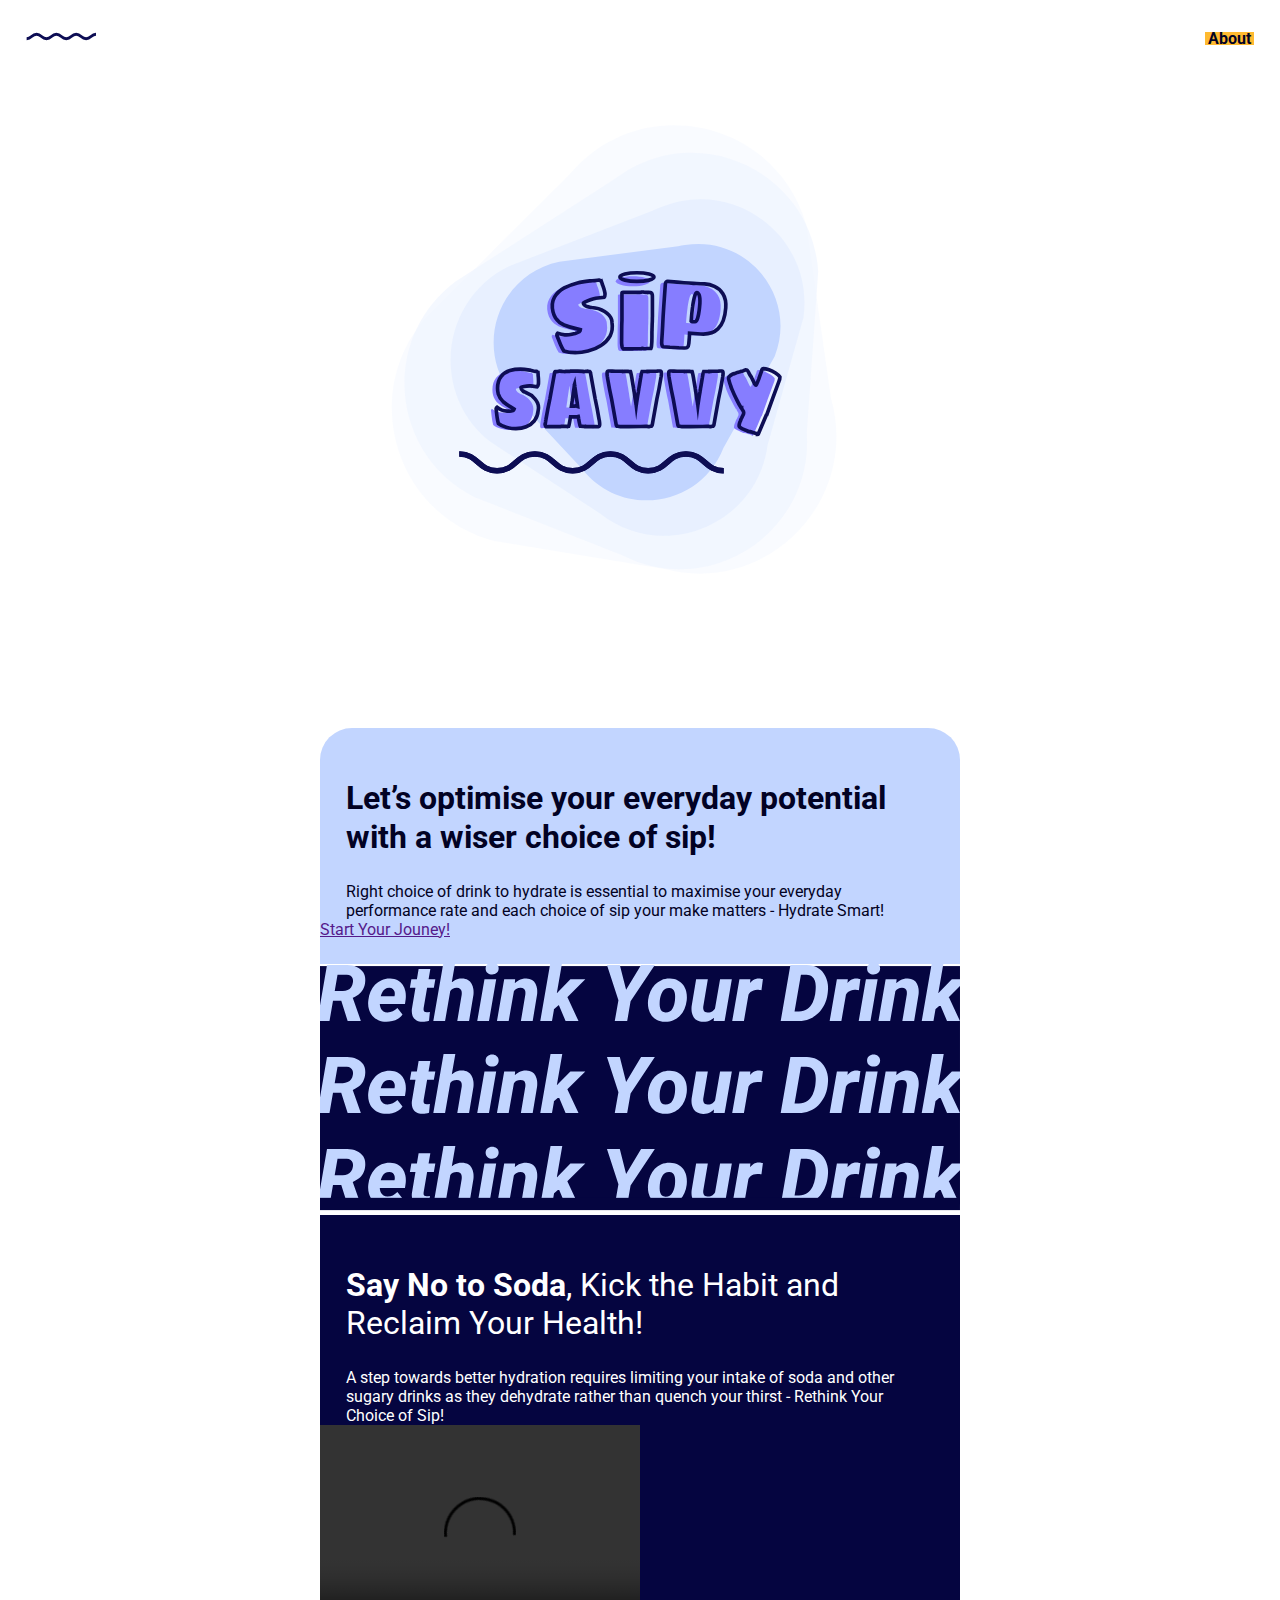
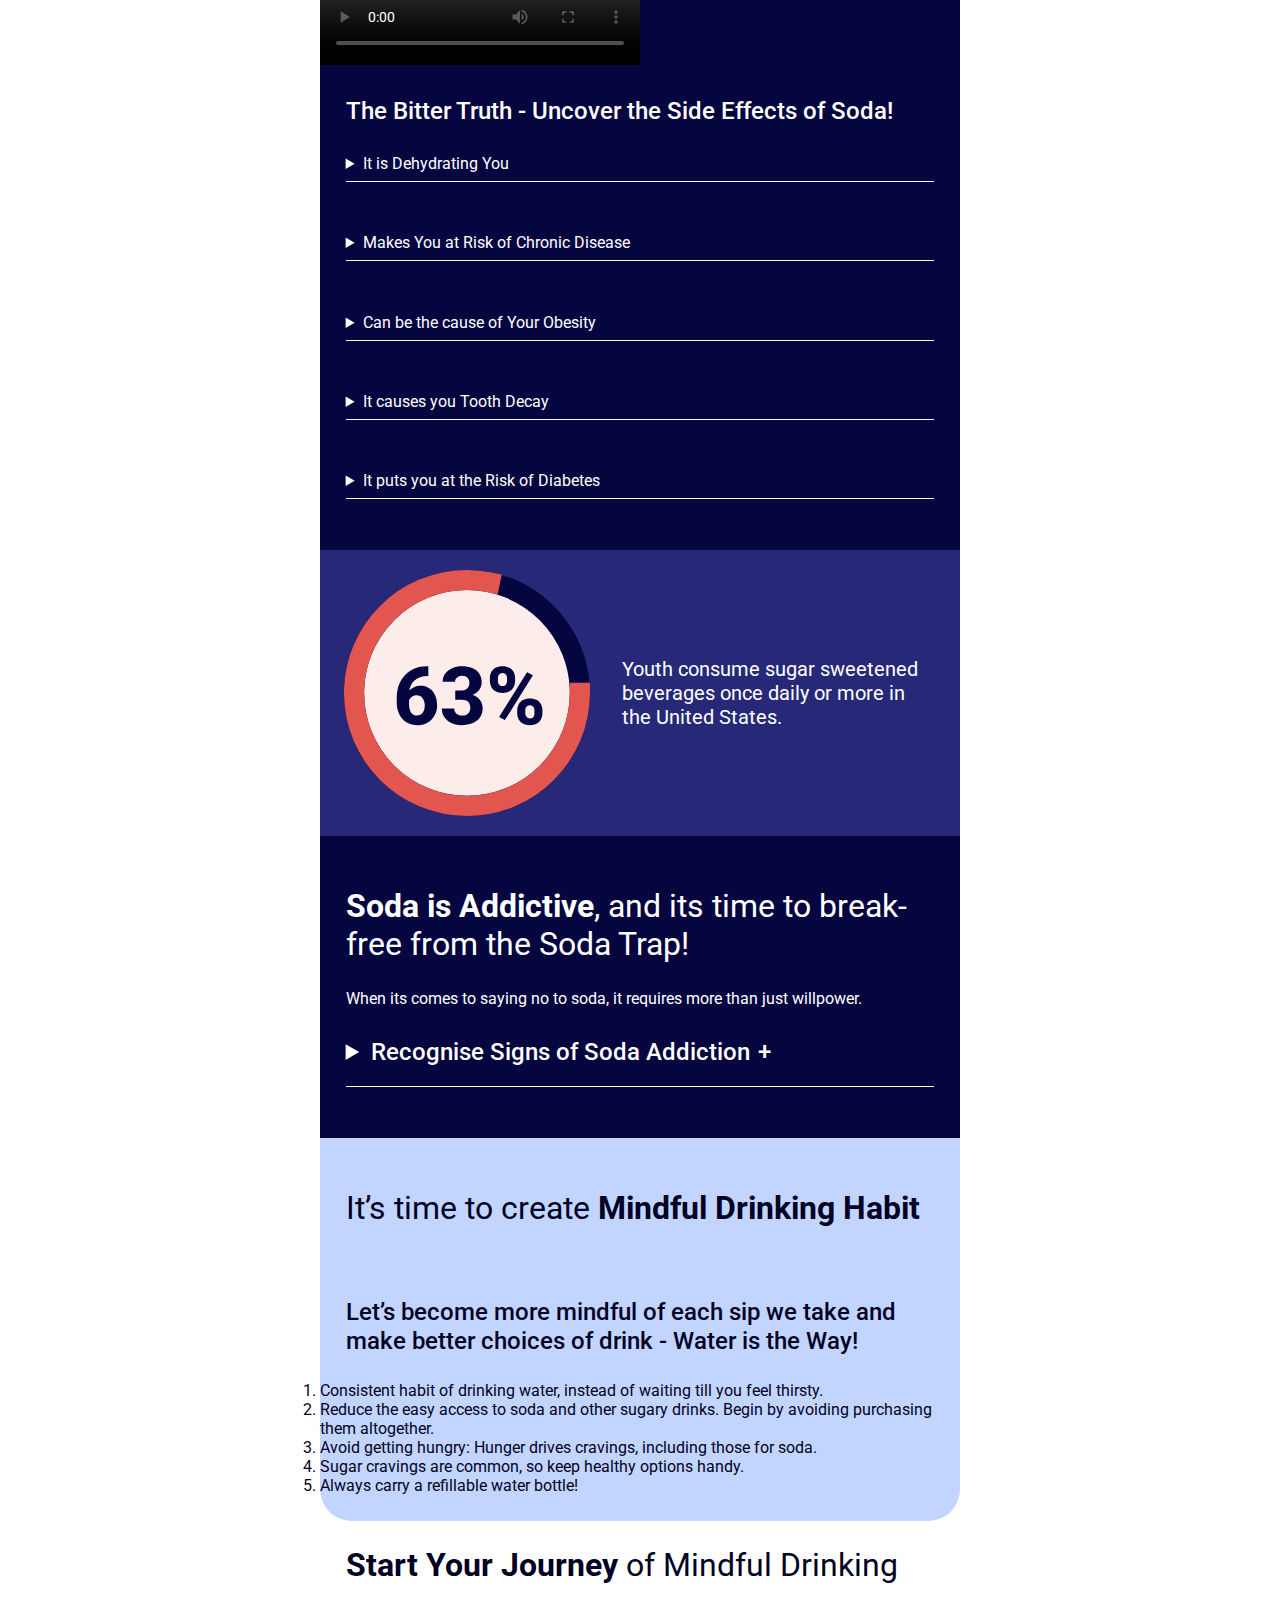
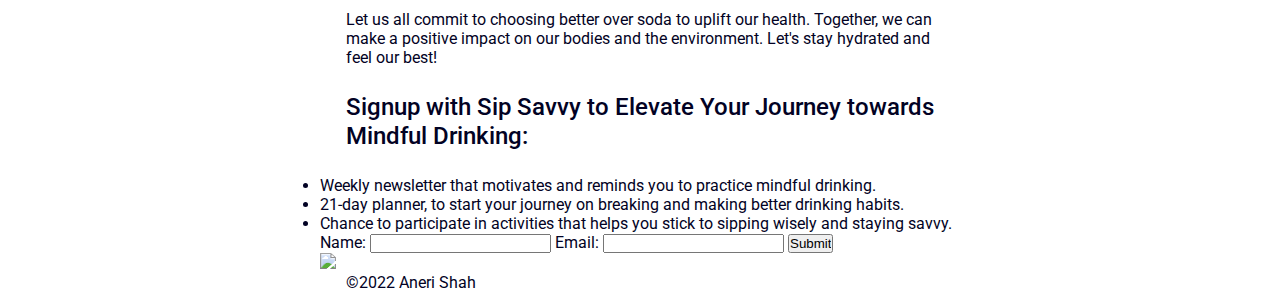
==== index.html @ a5b3a229 "7/8 - 2" ====
<!DOCTYPE html>
<html lang="en">
 <head>
     <meta charset="utf-8">
     <title> home - Sip Savvy </title>
     <meta name="author" content="Aneri Shah">
     <meta name="keywords" content="Side Effects of Soda, Soda, Sugary Drinks, Healthy Drink Choice, Lifestyle Habit, Sip Wisely, Mindful Drinking">
     <meta name="description" content="Rethink your choice of Drink, Sip Savvy is here to help you build mindful hydration habits">
     <meta name="viewport" content="widtth=device-width, initial-scale=1.0">
     <link rel="preconnect" href="https://fonts.googleapis.com"> 
     <link rel="preconnect" href="https://fonts.gstatic.com" crossorigin> 
     <link rel="preconnect" href="https://fonts.googleapis.com"> 
     <link rel="preconnect" href="https://fonts.gstatic.com" crossorigin> 
     <link href="https://fonts.googleapis.com/css2?family=Roboto:ital,wght@0,300;0,400;0,500;0,700;0,900;1,900&display=swap" rel="stylesheet">
     <link rel="stylesheet" href="styles.css"> 
 </head>

 <body>

    <header>
        <ul class="topbar">
          <li> <img src="assets/logomark.svg" class="logomark" alt="Sip Savvy"> </li>
          <li class="about">About</li>
        </ul>      
    </header>

    <main>

      <h1><img src="assets/logo.svg" class="logo" alt="Sip Savvy"></h1>
      <img src="" class="stickers" alt="">

      <section class="hook">
        <h2><b>Let’s optimise your everyday potential with a wiser choice of sip!</b></h2>
        <p>Right choice of drink to hydrate is essential to maximise your everyday performance rate and each choice of sip your make matters - Hydrate Smart!</p>
        <a href="" class="btn"> Start Your Jouney! </a>
      </section>

      <img src="assets/rethink drink.svg" class="rethink" alt="Rethink Your Drink">

      <section class="first">
        <h2><b>Say No to Soda</b>, Kick the Habit and Reclaim Your Health!</h2>
        <p>A step towards better hydration requires limiting your intake of soda and other sugary drinks as they dehydrate rather than quench your thirst - Rethink Your Choice of Sip!</p>
        <video width="320" height="240" controls>
          <source src="movie.mp4" type="video/mp4">
          <source src="movie.ogg" type="video/ogg">
        </video>
        <h3>The Bitter Truth - Uncover the Side Effects of Soda!</h3>
        <ol>
          <li>
            <details>
              <summary>It is Dehydrating You</summary>
              <p> Despite being a beverage, soda can actually contribute to dehydration. The caffeine and sugar content in some sodas can have diuretic effects, increasing urine production and potentially leading to fluid loss. </p>
            </details>
          </li>
          <li>
            <details>
              <summary>Makes You at Risk of Chronic Disease</summary>
              <p> Soda consumption has been linked to an increased risk of various chronic diseases, including metabolic syndrome, non-alcoholic fatty liver disease, and certain types of cancer. The high sugar content and empty calories in soda can contribute to these health conditions over time.</p>
            </details>
            </li>
            <li>
             <details>
                <summary>Can be the cause of Your Obesity</summary>
                <p>Soda is high in added sugars and calories, which can contribute to weight gain and obesity. Regular consumption of sugary beverages can lead to an increased calorie intake without providing significant nutritional value. </p>
             </details>
            </li>
            <li>
             <details>
                <summary>It causes you Tooth Decay</summary>
                <p>The high sugar content in soda can promote tooth decay and cavities. Bacteria in the mouth feed on the sugars, producing acids that erode tooth enamel, leading to tooth decay and oral health problems.</p>
                </details>
            </li>
            <li>
              <details>
                <summary>It puts you at the Risk of Diabetes</summary>
                <p>Regular consumption of soda has been linked to an increased risk of developing type 2 diabetes. The excessive intake of added sugars can contribute to insulin resistance, impairing the body's ability to regulate blood sugar levels.</p>
              </details>
            </li>
         </ol> 
      </section>

      <section class="stats">
        <img src="assets/percent.svg" class="percent" alt="63%">
        <p>Youth consume sugar sweetened beverages once daily or more in the United States.</p>
      </section>

      <section class="second">
        <h2><b>Soda is Addictive</b>, and its time to break-free from the Soda Trap!</h2>
        <p>When its comes to saying no to soda, it requires more than just willpower.</p>
        <details class="custom-d">
          <summary class="custom-s">Recognise Signs of Soda Addiction</summary>
           <form action="/action_page.php">
             <input type="checkbox" id="addiction1" name="addiction1" value="Craving">
             <label for="addiction1"> Strong and challenging cravings for soda.</label><br>
             <input type="checkbox" id="addiction2" name="addiction2" value="Quantity Need">
             <label for="addiction2"> Need to consume more quantity, to achieve the same level of satisfaction.</label><br>
             <input type="checkbox" id="addiction3" name="addiction3" value="Quench">
             <label for="addiction3"> Only feeling quenched by consuming soda.</label><br>
             <input type="checkbox" id="addiction4" name="addiction4" value="Hidding">
             <label for="addiction4"> Hiding your soda consummation habit.</label><br>
             <input type="checkbox" id="addiction5" name="addiction5" value="Suffer">
             <label for="addiction5"> Suffering from physical health issues like tooth decay and weight gain.</label><br>
             <input type="checkbox" id="addiction6" name="addiction6" value="Withdrawl">
             <label for="addiction6"> Having withdrawal symptoms when unable to have soda.</label>
          </form>
        </details>
      </section>

      <section class="third">
        <h2>It’s time to create <b>Mindful Drinking Habit</b></h2>
        <img src="" class="drink" alt="">
        <h3>Let’s become more mindful of each sip we take and make better choices of drink - Water is the Way!</h3>
        <ol>
          <li>Consistent habit of drinking water, instead of waiting till you feel thirsty.</li>
          <li>Reduce the easy access to soda and other sugary drinks. Begin by avoiding purchasing them altogether.</li>
          <li>Avoid getting hungry: Hunger drives cravings, including those for soda.</li>
          <li>Sugar cravings are common, so keep healthy options handy.</li>
          <li>Always carry a refillable water bottle!</li>
        </ol>
      </section>

      <section class="final">
       <h2><b>Start Your Journey</b> of Mindful Drinking</h2>
       <p>Let us all commit to choosing better over soda to uplift our health. Together, we can make a positive impact on our bodies and the environment. Let's stay hydrated and feel our best!</p>
       <div>
         <h3>Signup with Sip Savvy to Elevate Your Journey towards Mindful Drinking:</h3>
         <ul>
            <li>Weekly newsletter that motivates and reminds you to practice mindful drinking.</li>
            <li>21-day planner, to start your journey on breaking and making better drinking habits.</li>
            <li>Chance to participate in activities that helps you stick to sipping wisely and staying savvy.</li>
          </ul>
          <form action="process_form.php" method="POST">
            <label for="name">Name:</label>
            <input type="text" id="name" name="name" required>
        
            <label for="email">Email:</label>
            <input type="email" id="email" name="email" required>
            
            <input type="submit" value="Submit">
          </form>
        </div>
      </section>

      <footer>
        <img class="footerimg" src="" alt=" ">
        <p>©2022 Aneri Shah</p>
      </footer>

    </main>

 </body>
</html>
---- styles.css ----
*{
    margin: 0;
    padding: 0;
    box-sizing: border-box;
}
/*general layout style*/
main{
    max-width: 40rem;
    margin: 0 auto;
    background-color: rgb(255, 255, 255);
}

/* general image styling*/
img{
    width: 100%;
    margin: 0rem;
    padding: 0rem;
}

/* general type style ------------------------ */
html{
    font-size: 1rem;
    font-family: 'Roboto', Arial, Helvetica, sans-serif;
    font-weight: 400;
    font-style: normal;
    /*line-height: 1.4em;*/
    text-align: left;
    color: #020224;
}

h2{
    font-size: 2rem;
    font-weight: 400;
    line-height: 120%;

    padding: 1.6rem;
}
h3{
    font-size: 1.5rem;
    font-weight: 500;
    line-height: 120%;
    
    padding: 1.6rem;
}

p{
    font-size: 1rem;
    line-height: normal;

    padding: 0rem 1.6rem 0rem 1.6rem;
}

/* drop down styling 
details > summary{
    cursor: pointer;
    border-bottom: 0.5px solid #ffffff;

    margin: 1.5rem;
    padding: 0rem 0rem 0.5rem 0rem;
}
details > summary:hover{
    font-style: italic;
}
details > summary:focus{
    font-style: bold;
    border-bottom: 0px;
} */



/*
input[type="checkbox"] {
    outline: 3px solid black;
}*/

/* header styling */
.topbar{
    /*width: 50%;*/
    margin: 0 auto;
    padding: 1.6rem;

    list-style-type: none;
    display: flex;
    flex-direction: row;
    flex-wrap: wrap;
    justify-content: space-between;
    align-items: flex-end;

    font-weight: bold;
}

.about{
    background: var(--yellow, #FFBA30);

    display: inline-flex;
    height: 0.8rem;
    padding: 0rem 0.1875rem;
    justify-content: center;
    align-items: center;
    flex-shrink: 0;
}


/* hook section styling ----------- */

.hook{
    border-radius: 2rem 2rem 0rem 0rem;
    background: #C2D5FF;

    padding: 1.6rem 0rem 1.6rem 0rem;
}

/* styling an img */
.rethink{
    margin-top: -1rem;
    overflow: auto;
}

/* styling first section -------------- */

.first{
    color: var(--white, #FFF);
    background: #050540;
    padding: 1.6rem 0rem 1.6rem 0rem;
}

.first h3 {
    padding-bottom: 0rem;
    line-height: 140%;
}

/* drop down styling */
.first details > summary{
    cursor: pointer;
    border-bottom: 0.5px solid #ffffff;

    margin: 1.6rem;
    padding: 0rem 0rem 0.5rem 0rem;
}
.first details > summary:hover{
    border-bottom: none;
    transition: transform 0.2s ease;
}
.first details > summary:focus{
    font-style: bold;
} 

/* stats info styling */
.stats{
    display: inline-flex;
    padding: 1.2rem  1.6rem 1.2rem 1.4rem;
    align-items: center;
    gap: 2rem;

    background: #282878;
}
.stats p{
    color: #FFF;
    font-size: 1.25rem;
    padding: 0rem;

}

/* styling second section -------------- */

.second{
    color: var(--white, #FFF);
    background: #050540;
    padding: 1.6rem 0rem 1.6rem 0rem;
}

.second details{
    padding: 1.6rem;
}

.second summary{
    font-size: 1.5rem;
    font-weight: 500;
    line-height: 150%;

    cursor: pointer;
    border-bottom: 0.5px solid #ffffff;
    padding-bottom: 1rem;
}

.second details > summary:hover{
    font-style: normal;
}
.second details > summary:focus{
    border-bottom: none;
} 

/* summary within class styling*/
summary::-webkit-details-marker,
summary::marker {
  display: none;
}

.custom-s::after {
    content: "\002B"; /* Unicode code for a plus symbol (+) */
    display: inline-block;
    margin-top: -5rem;
    margin-left: 8px;
    transform: rotate(0deg);
    transition: transform 0.2s ease;
}
.custom-d[open] .custom-s::after {
    transform: rotate(45deg);
}

/* styling form 
input[type="checkbox"] {
    -webkit-appearance: none;
    -moz-appearance: none;
    appearance: none;
    width: 14px;
    height: 14px;
    border: 2px solid #ccc;
    vertical-align: middle;
    margin-right: 0.5rem;
}
  
input[type="checkbox"]:checked {
    background-color: #FFBF3E;
    border-color: #FFBF3E;
}
input[type="checkbox"]:checked::after {
    content: "\2713"; 
    font-size: 14px;
    line-height: 14px;
    color: #fff;
    position: absolute;
    top: 0;
    left: 2px;
  } 
  */

label {
    margin-bottom: 8px;
    cursor: pointer;
  }

/* styling third section -------------- */
.third{
    border-radius: 0rem 0rem 2rem 2rem;

    background: #C2D5FF;
    padding: 1.6rem 0rem 1.6rem 0rem;
}
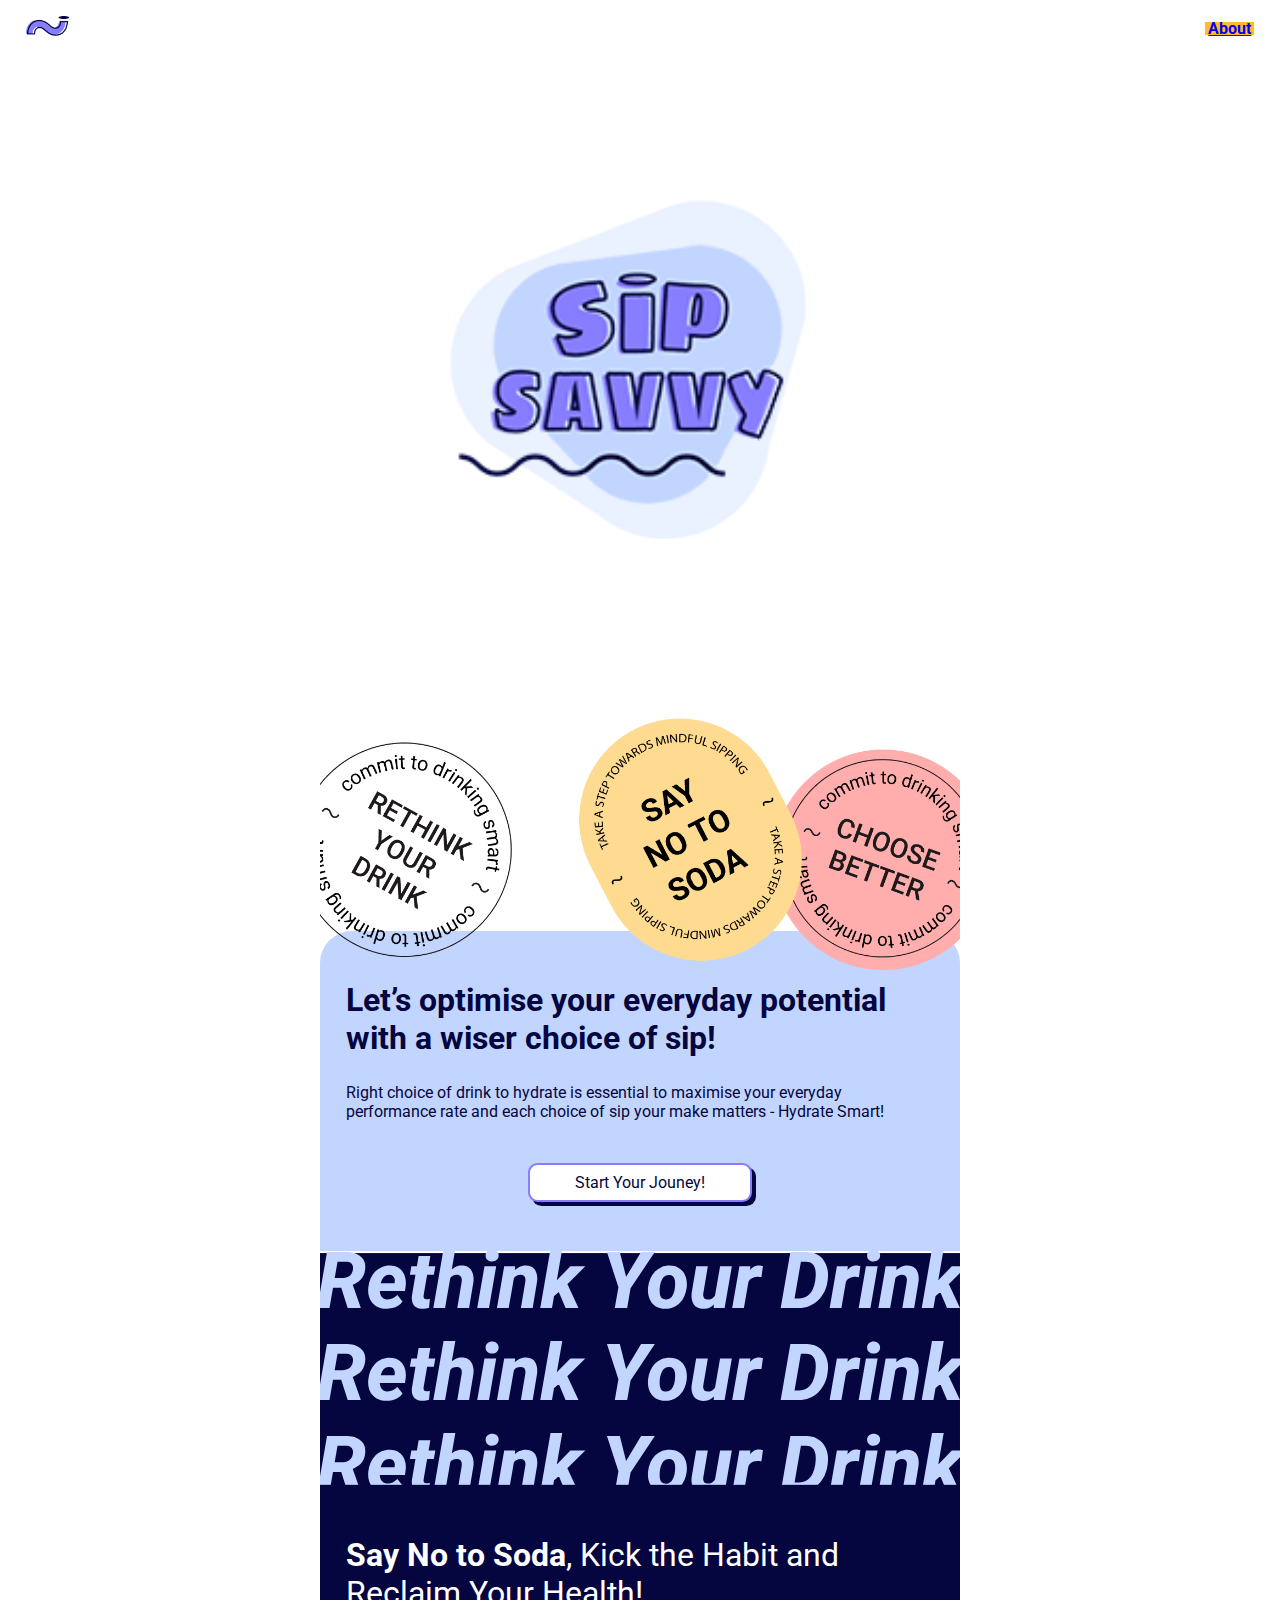
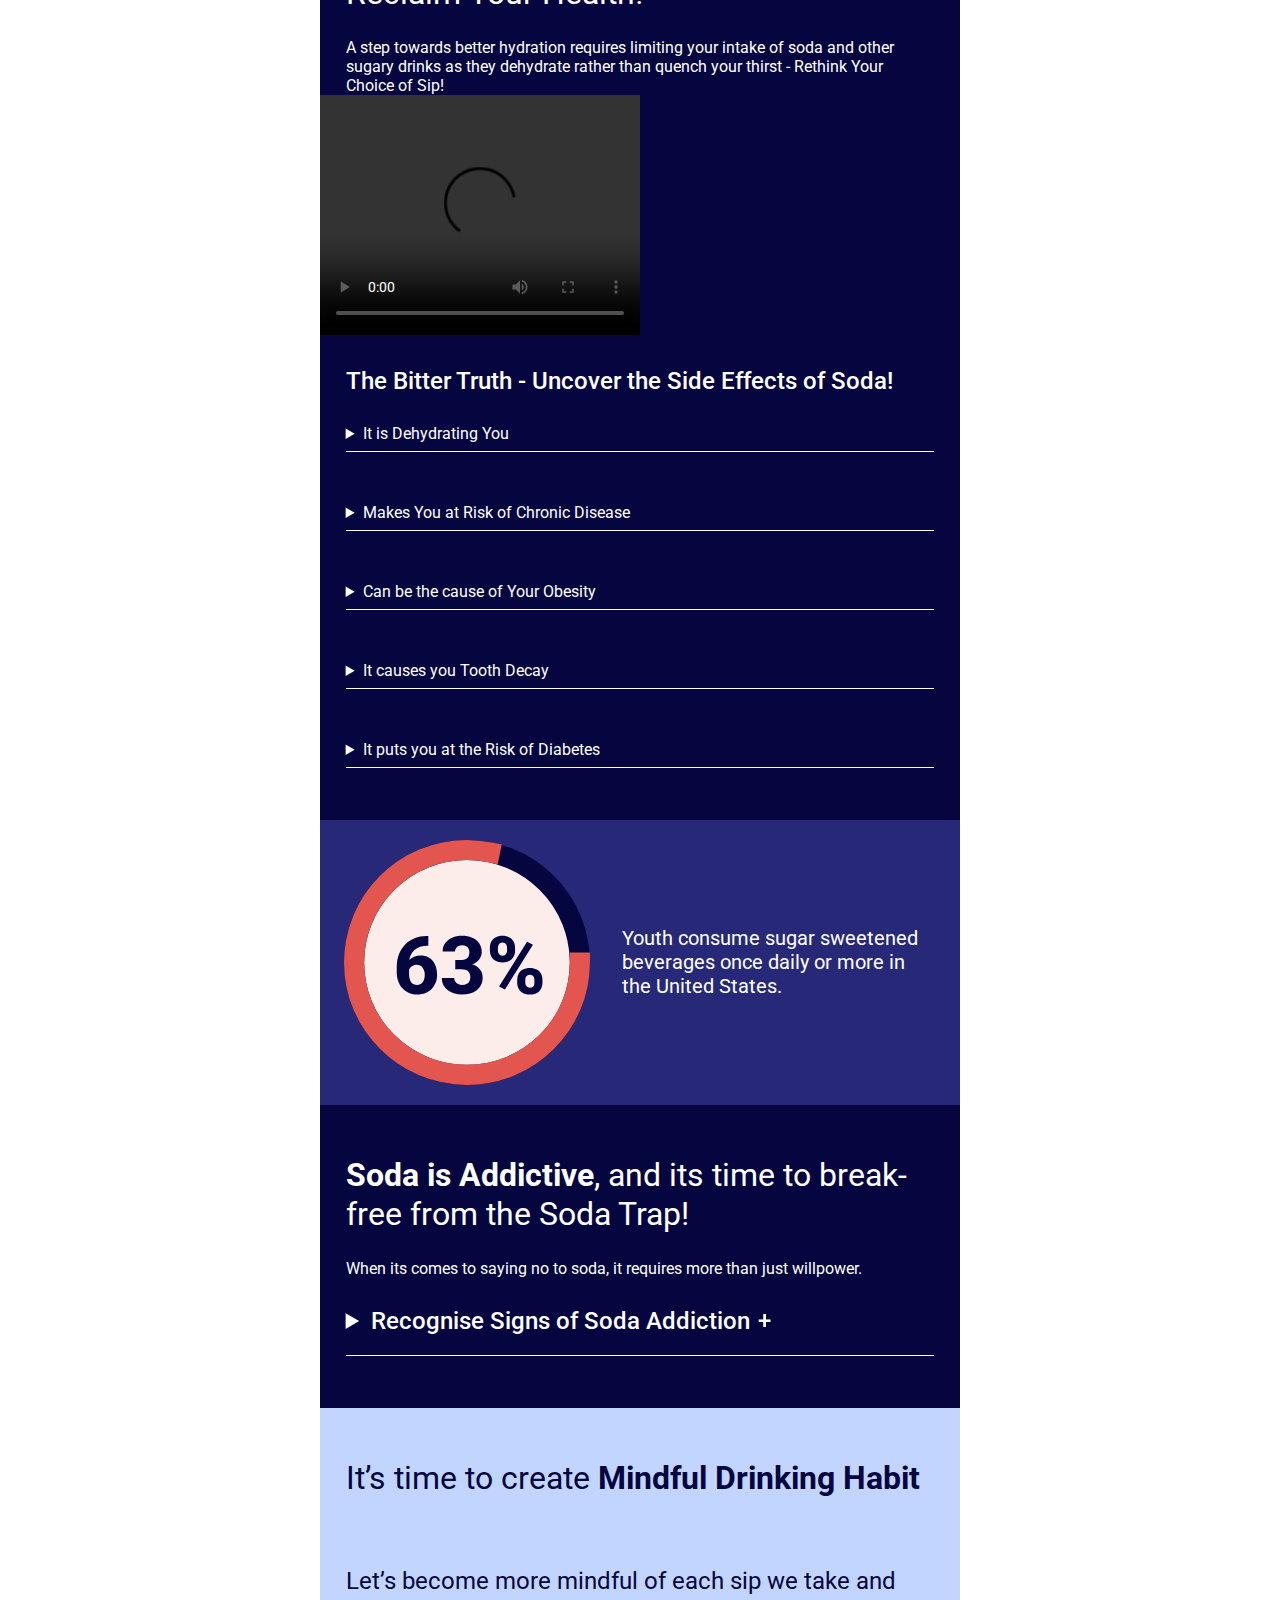
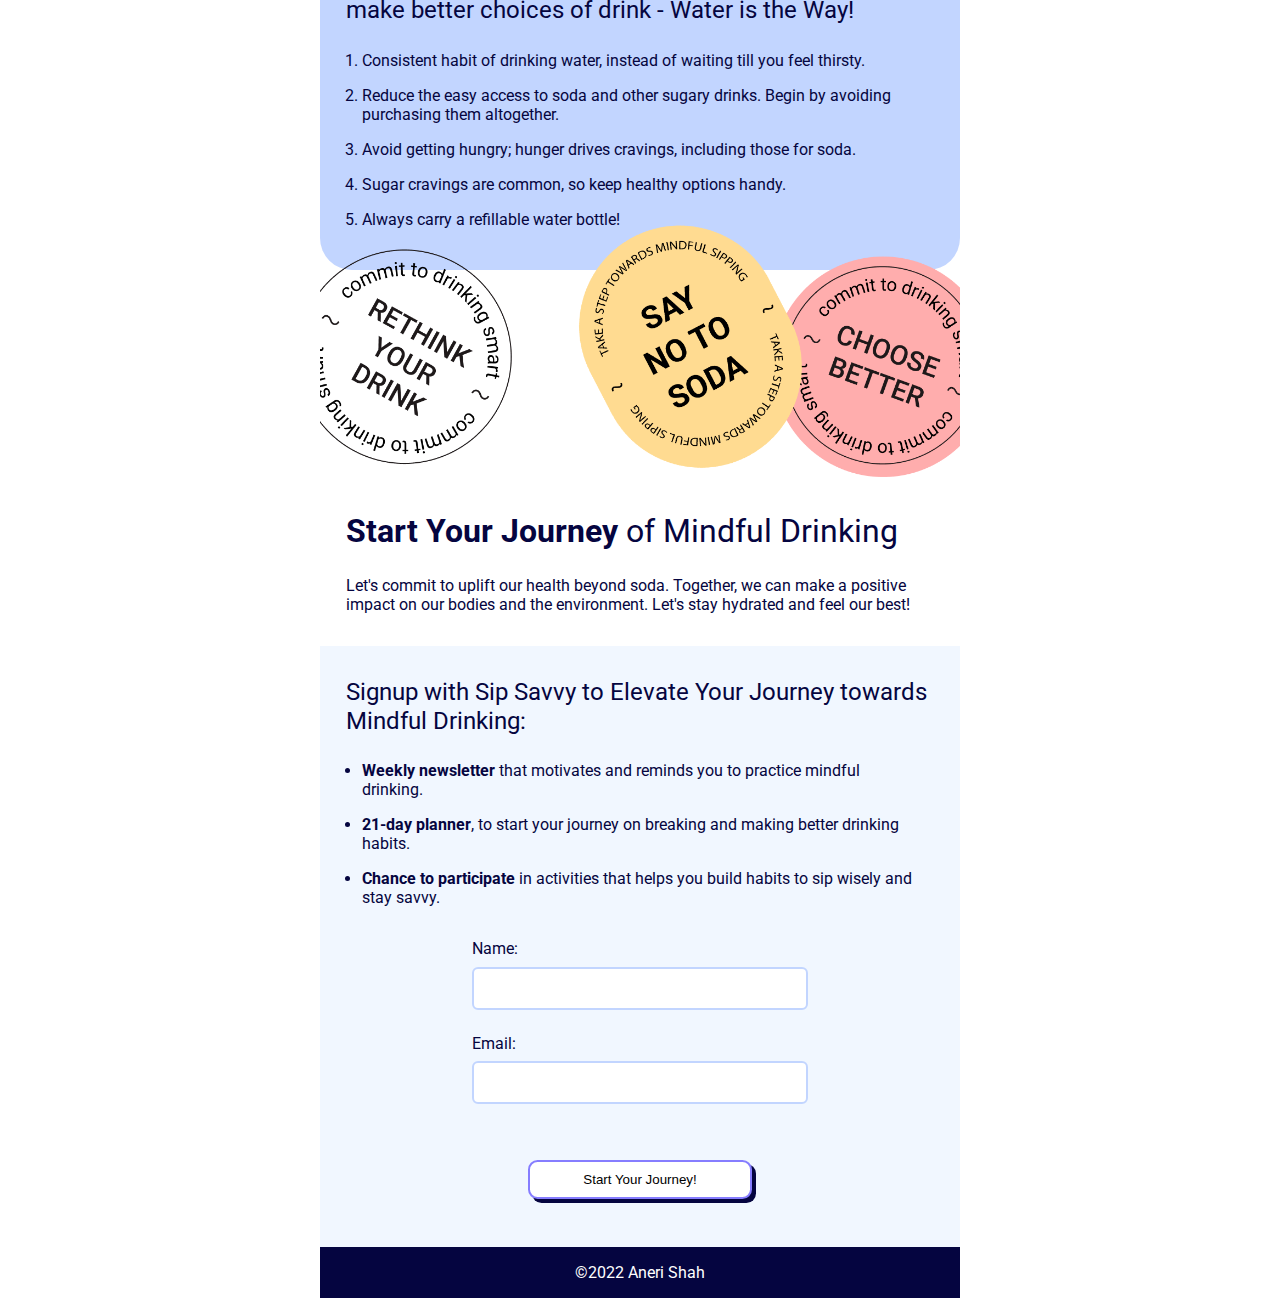
==== commit 87fcc6d4: "9/8" ====
--- a/index.html
+++ b/index.html
@@ -13,26 +13,41 @@
      <link rel="preconnect" href="https://fonts.gstatic.com" crossorigin> 
      <link href="https://fonts.googleapis.com/css2?family=Roboto:ital,wght@0,300;0,400;0,500;0,700;0,900;1,900&display=swap" rel="stylesheet">
      <link rel="stylesheet" href="styles.css"> 
+     <script src="js.java"></script>
  </head>
 
  <body>
 
     <header>
         <ul class="topbar">
-          <li> <img src="assets/logomark.svg" class="logomark" alt="Sip Savvy"> </li>
-          <li class="about">About</li>
-        </ul>      
+          <li> <img src="assets/logomark.png" class="logomark" alt="Sip Savvy"> </li>
+          <li class="about"><a class="abt popup-abt" href="#abt">About</a></li>
+        </ul> 
     </header>
 
     <main>
 
-      <h1><img src="assets/logo.svg" class="logo" alt="Sip Savvy"></h1>
-      <img src="" class="stickers" alt="">
+      <section id="abt" class="abtabt">s
+        <div class="popup-wrap">
+          <div class="popup-box">
+            <h2>About Us</h2>
+            <p>Welcome to 'Sip Savvy,' your online destination for embracing healthier lifestyle habits, with a special focus on combatting the widespread soda culture among young adults. Our mission is to shed light on the detrimental effects of sodas while encouraging mindful drinking choices.<br><br>
+               Whether you're striving to quit soda or embrace mindful drinking, 'Sip Savvy' is here to provide unwavering support and motivation. We offer email subscription, to provide extended guidance and personalised assistance in building healthier habits.<br><br>
+               <b>Join us as we embark on this aware and positive habit building journey together. Let's prioritise hydration, make mindful decisions, and embrace a healthier way of life.</b>
+            </p>
+            <a class="close-abt popup-close" href="#about">x</a>
+          </div>
+        </div>  
+      </section> 
+
+      <h1><img src="assets/logo-gif.gif" class="logo" alt="Sip Savvy"></h1>
+
+      <img src="assets/stickers.png" class="stickers" alt="Three stickers placed together, emphasising on choosing a better drink over soda">
 
       <section class="hook">
         <h2><b>Let’s optimise your everyday potential with a wiser choice of sip!</b></h2>
         <p>Right choice of drink to hydrate is essential to maximise your everyday performance rate and each choice of sip your make matters - Hydrate Smart!</p>
-        <a href="" class="btn"> Start Your Jouney! </a>
+        <a href="#form" class="btn"> Start Your Jouney! </a>
       </section>
 
       <img src="assets/rethink drink.svg" class="rethink" alt="Rethink Your Drink">
@@ -89,20 +104,30 @@
         <p>When its comes to saying no to soda, it requires more than just willpower.</p>
         <details class="custom-d">
           <summary class="custom-s">Recognise Signs of Soda Addiction</summary>
-           <form action="/action_page.php">
-             <input type="checkbox" id="addiction1" name="addiction1" value="Craving">
-             <label for="addiction1"> Strong and challenging cravings for soda.</label><br>
-             <input type="checkbox" id="addiction2" name="addiction2" value="Quantity Need">
-             <label for="addiction2"> Need to consume more quantity, to achieve the same level of satisfaction.</label><br>
-             <input type="checkbox" id="addiction3" name="addiction3" value="Quench">
-             <label for="addiction3"> Only feeling quenched by consuming soda.</label><br>
-             <input type="checkbox" id="addiction4" name="addiction4" value="Hidding">
-             <label for="addiction4"> Hiding your soda consummation habit.</label><br>
-             <input type="checkbox" id="addiction5" name="addiction5" value="Suffer">
-             <label for="addiction5"> Suffering from physical health issues like tooth decay and weight gain.</label><br>
-             <input type="checkbox" id="addiction6" name="addiction6" value="Withdrawl">
-             <label for="addiction6"> Having withdrawal symptoms when unable to have soda.</label>
-          </form>
+          <label class="container"> Strong and challenging cravings for soda.
+            <input type="checkbox" checked="checked">
+            <span class="checkmark"></span>
+          </label>
+          <label class="container"> Need to consume more quantity, to achieve the same level of satisfaction.
+            <input type="checkbox" checked="checked">
+            <span class="checkmark"></span>
+          </label>
+          <label class="container"> Feeling quenched only by consuming soda.
+            <input type="checkbox" checked="checked">
+            <span class="checkmark"></span>
+          </label>
+          <label class="container"> Hiding your soda consummation habit.
+            <input type="checkbox" checked="checked">
+            <span class="checkmark"></span>
+          </label>
+          <label class="container"> Suffering from physical health issues like tooth decay and weight gain.
+            <input type="checkbox" checked="checked">
+            <span class="checkmark"></span>
+          </label>
+          <label class="container"> Having withdrawal symptoms when unable to have soda.
+            <input type="checkbox" checked="checked">
+            <span class="checkmark"></span>
+          </label>
         </details>
       </section>
 
@@ -113,36 +138,40 @@
         <ol>
           <li>Consistent habit of drinking water, instead of waiting till you feel thirsty.</li>
           <li>Reduce the easy access to soda and other sugary drinks. Begin by avoiding purchasing them altogether.</li>
-          <li>Avoid getting hungry: Hunger drives cravings, including those for soda.</li>
+          <li>Avoid getting hungry; hunger drives cravings, including those for soda.</li>
           <li>Sugar cravings are common, so keep healthy options handy.</li>
           <li>Always carry a refillable water bottle!</li>
         </ol>
       </section>
+      
+      <img src="assets/stickers.png" class="stickers2" alt="Three stickers placed together, emphasising on choosing a better drink over soda">
 
       <section class="final">
        <h2><b>Start Your Journey</b> of Mindful Drinking</h2>
-       <p>Let us all commit to choosing better over soda to uplift our health. Together, we can make a positive impact on our bodies and the environment. Let's stay hydrated and feel our best!</p>
+       <p>Let's commit to uplift our health beyond soda. Together, we can make a positive impact on our bodies and the environment. Let's stay hydrated and feel our best!</p>
        <div>
          <h3>Signup with Sip Savvy to Elevate Your Journey towards Mindful Drinking:</h3>
          <ul>
-            <li>Weekly newsletter that motivates and reminds you to practice mindful drinking.</li>
-            <li>21-day planner, to start your journey on breaking and making better drinking habits.</li>
-            <li>Chance to participate in activities that helps you stick to sipping wisely and staying savvy.</li>
+            <li><b>Weekly newsletter</b> that motivates and reminds you to practice mindful drinking.</li>
+            <li><b>21-day planner</b>, to start your journey on breaking and making better drinking habits.</li>
+            <li><b>Chance to participate</b> in activities that helps you build habits to sip wisely and stay savvy.</li>
           </ul>
-          <form action="process_form.php" method="POST">
-            <label for="name">Name:</label>
-            <input type="text" id="name" name="name" required>
-        
-            <label for="email">Email:</label>
-            <input type="email" id="email" name="email" required>
-            
-            <input type="submit" value="Submit">
-          </form>
-        </div>
+          <section id="form">
+            <form action="process_form.php" method="POST">
+              <div class="form">
+                <label for="name">Name:</label>
+                <input type="text" id="name" name="name" required>
+              </div>
+              <div class="form">
+                <label for="email">Email:</label>
+                <input type="email" id="email" name="email" required>
+              </div>
+              <input type="submit" value="Start Your Journey!">
+            </form>
+          </section>
       </section>
 
       <footer>
-        <img class="footerimg" src="" alt=" ">
         <p>©2022 Aneri Shah</p>
       </footer>
 
--- a/styles.css
+++ b/styles.css
@@ -25,7 +25,7 @@
     font-style: normal;
     /*line-height: 1.4em;*/
     text-align: left;
-    color: #020224;
+    color: #050540;
 }
 
 h2{
@@ -50,46 +50,41 @@
     padding: 0rem 1.6rem 0rem 1.6rem;
 }
 
-/* drop down styling 
-details > summary{
-    cursor: pointer;
-    border-bottom: 0.5px solid #ffffff;
-
-    margin: 1.5rem;
-    padding: 0rem 0rem 0.5rem 0rem;
-}
-details > summary:hover{
-    font-style: italic;
-}
-details > summary:focus{
-    font-style: bold;
-    border-bottom: 0px;
-} */
-
-
 
 /*
 input[type="checkbox"] {
     outline: 3px solid black;
 }*/
 
-/* header styling */
+
+/* header styling ---------- */
+header{
+    position: fixed;
+    top: 0;
+    background-color: #ffffff;
+    width: 100%;
+}
 .topbar{
     /*width: 50%;*/
     margin: 0 auto;
-    padding: 1.6rem;
+    padding: 1rem 1.6rem 1rem 1.6rem;
 
     list-style-type: none;
     display: flex;
     flex-direction: row;
     flex-wrap: wrap;
     justify-content: space-between;
-    align-items: flex-end;
+    align-items: center;
 
     font-weight: bold;
-}
-
-.about{
+    
+}
+
+.logomark{
+    width: 30%;
+}
+
+.abt{
     background: var(--yellow, #FFBA30);
 
     display: inline-flex;
@@ -98,30 +93,155 @@
     justify-content: center;
     align-items: center;
     flex-shrink: 0;
-}
-
-
-/* hook section styling ----------- */
+    &:hover {
+        opacity: 0.75;
+      }
+}
+
+.popup-wrap {
+    width:100%;
+    height:100%;
+    display:none;
+    position:absolute;
+    top:0px;
+    left:0px;
+    content:'';
+    background:rgba(0,0,0,0.85);
+}
+.popup-box {
+    margin: 2.5rem;
+    padding:1rem 1rem 2rem 1rem;
+    /*transform:translate(-50%, -50%) scale(0.5);
+    top:50%;
+    left:50%; */
+    position:absolute;
+    box-shadow:0px 2px 16px rgba(0,0,0,0.5);
+    border-radius:2rem;
+    background:#FFBA30;
+    text-align:left;
+}
+
+.close-abt {
+    display:inline-block;
+    position:absolute;
+    top:0px;
+    right:14px;
+    padding: 0.5rem;
+    -webkit-transition:all ease 0.5s;
+    transition:all ease 0.5s;
+
+    font-size: 1.5rem;
+    text-decoration:none;
+    color:#050540;
+    line-height:190%;
+    
+    &:hover {
+      -webkit-transform:rotate(180deg);
+      transform:rotate(180deg);
+    }
+}
+.transform-in, .transform-out {
+    display:block;
+    -webkit-transition:all ease 0.5s;
+    transition:all ease 0.5s;
+}
+  
+.transform-in {
+      -webkit-transform:translate(-50%, -50%) scale(1);
+      transform:translate(-50%, -50%) scale(1);
+}
+  
+.transform-out {
+      -webkit-transform:translate(-50%, -50%) scale(0.5);
+      transform:translate(-50%, -50%) scale(0.5);
+}
+
+
+
+.logo{
+    margin-top: 3rem;
+}
+
+/*.fixed{
+    position: fixed;
+    top: 0;
+    left: 0;
+    width: 100%;
+    height: 100%;
+    z-index: -1;
+}*/
+
+.stickers{
+    margin-bottom: -3rem;
+
+     /*position: fixed;
+    top: 0;
+    left: 50%;
+    transform: translateX(-50%);
+    z-index: -1; */
+}
+
+/* hook section styling ---------------------- */
 
 .hook{
     border-radius: 2rem 2rem 0rem 0rem;
     background: #C2D5FF;
 
-    padding: 1.6rem 0rem 1.6rem 0rem;
+    padding: 1.5rem 0rem 1.5rem 0rem;
+}
+
+/* styling link as button*/
+
+a.btn:link{
+    border-radius: 0.6rem;
+    border: 2px solid var(--logo-main, #867DFF);
+    background: #FFF; 
+    box-shadow: 4px 4px 0px 0px #050540; 
+
+    color: #050540;
+    font-weight: normal;
+    text-align: center;
+    text-decoration: none;
+
+    padding: 0.5rem 2rem 0.5rem 2rem;
+    margin: 2.6rem auto 1.6rem auto;
+    max-width: 14rem;
+    display: block;
+
+    cursor: pointer; 
+}
+
+a.btn:visited{
+    color: #282878;
+    border: 0.5px solid var(--logo-main, #867DFF);
+    box-shadow: none;
+}
+a.btn:hover{
+    box-shadow: 2px 2px 3px 0px rgba(0, 0, 0, 0.25) inset;
+}
+a.btn:focus{
+    outline: none;
+    background-color: #867DFF;
+}
+a.btn:active{
+    box-shadow: none;
+    text-decoration: underline;
 }
 
 /* styling an img */
 .rethink{
     margin-top: -1rem;
+    margin-bottom: -0.5rem;
     overflow: auto;
 }
+
 
 /* styling first section -------------- */
 
 .first{
     color: var(--white, #FFF);
     background: #050540;
-    padding: 1.6rem 0rem 1.6rem 0rem;
+    padding: 1rem 0rem 1.6rem 0rem;
 }
 
 .first h3 {
@@ -138,7 +258,7 @@
     padding: 0rem 0rem 0.5rem 0rem;
 }
 .first details > summary:hover{
-    border-bottom: none;
+    background-color: #282878;
     transition: transform 0.2s ease;
 }
 .first details > summary:focus{
@@ -208,32 +328,60 @@
     transform: rotate(45deg);
 }
 
-/* styling form 
-input[type="checkbox"] {
-    -webkit-appearance: none;
-    -moz-appearance: none;
-    appearance: none;
-    width: 14px;
-    height: 14px;
-    border: 2px solid #ccc;
-    vertical-align: middle;
-    margin-right: 0.5rem;
-}
-  
-input[type="checkbox"]:checked {
-    background-color: #FFBF3E;
-    border-color: #FFBF3E;
-}
-input[type="checkbox"]:checked::after {
-    content: "\2713"; 
-    font-size: 14px;
-    line-height: 14px;
-    color: #fff;
+/* styling checkbox */
+
+.container {
+    display: block;
+    position: relative;
+    cursor: pointer;
+    padding-left: 1.6rem;
+    margin-top: 1rem;
+
+    -webkit-user-select: none;
+    -moz-user-select: none;
+    -ms-user-select: none;
+    user-select: none;
+}
+.container input {
+    position: absolute;
+    opacity: 0;
+    cursor: pointer;
+    height: 0;
+    width: 0;
+}
+.checkmark {
     position: absolute;
     top: 0;
-    left: 2px;
-  } 
-  */
+    left: 0;
+    height: 16px;
+    width: 16px;
+    background-color: #ffffff;
+}
+.container:hover input ~ .checkmark {
+    background-color: #FFDA90;
+}
+.container input:checked ~ .checkmark {
+    background-color: #FFBA30;
+}
+.checkmark:after {
+    content: "";
+    position: absolute;
+    display: none;
+}
+.container input:checked ~ .checkmark:after {
+    display: block;
+}
+.container .checkmark:after {
+    left: 4px;
+    top: -1px;
+    width: 5px;
+    height: 12px;
+    border: solid #050540;
+    border-width: 0 3px 3px 0;
+    -webkit-transform: rotate(45deg);
+    -ms-transform: rotate(45deg);
+    transform: rotate(45deg);
+}
 
 label {
     margin-bottom: 8px;
@@ -247,4 +395,116 @@
     background: #C2D5FF;
     padding: 1.6rem 0rem 1.6rem 0rem;
 }
-
+.third h3{
+    font-weight: 400;
+} 
+.third ol{
+    padding: 0rem 1.6rem;
+}
+.third li{
+    text-align: left;
+    list-style-position: outside;
+    list-style-type: decimal;
+    margin-top: 0rem;
+    margin-bottom: 1rem;
+    margin-left: 1rem;
+    margin-right: 1rem;
+}
+
+.stickers2{
+    margin-top: -3rem;
+}
+
+/* styling final section -------------- */
+
+.final p{
+    margin-bottom: 2rem;
+}
+.final div{
+    margin-top: 1rem;
+    background-color: #F1F7FF;
+}
+
+.final h3{
+    padding-top: 2rem;
+    font-weight: 400;
+}
+
+.final ul{
+    padding: 0rem 1.6rem;
+}
+.final li{
+    text-align: left;
+    list-style-position: outside;
+    margin-top: 0rem;
+    margin-bottom: 1rem;
+    margin-left: 1rem;
+    margin-right: 1rem;
+}
+
+/* styling form and labels */
+form {
+    margin: 0 auto;
+    
+    display: flex;
+    flex-direction: column;
+    flex-wrap: wrap;
+    justify-content: space-evenly;
+    align-items: center;
+}
+
+.form {
+    display: inline-flex;
+    flex-direction: column;
+    align-items: flex-start;
+    gap: 0.5px;
+
+    font-style: bold;
+}
+
+input[type="text"],
+input[type="email"] {
+  width: 21rem;
+  padding: 12px;
+  margin-bottom: 0.5rem;
+  border: 2px solid #C2D5FF;
+  border-radius: 6px;
+}
+
+input[type="submit"] {
+    border-radius: 0.6rem;
+    border: 2px solid var(--logo-main, #867DFF);
+    background: #FFF; 
+    box-shadow: 4px 4px 0px 0px #050540; 
+
+    width: 14rem;
+    padding: 10px;
+    margin: 3rem;
+
+    cursor: pointer;
+}
+input[type="submit"]:visited {
+    color: #282878;
+    border: 0.5px solid var(--logo-main, #867DFF);
+    box-shadow: none;
+}
+input[type="submit"]:hover {
+    box-shadow: 2px 2px 3px 0px rgba(0, 0, 0, 0.25) inset;
+}
+input[type="submit"]:focus {
+    outline: none;
+    background-color: #867DFF;
+}
+input[type="submit"]:active {
+    box-shadow: none;
+    text-decoration: underline;
+}
+
+/* footer -------------- */
+footer{
+    padding: 1rem;
+    text-align: center;
+    color: #FFF;
+    background-color: #050540;
+}
+
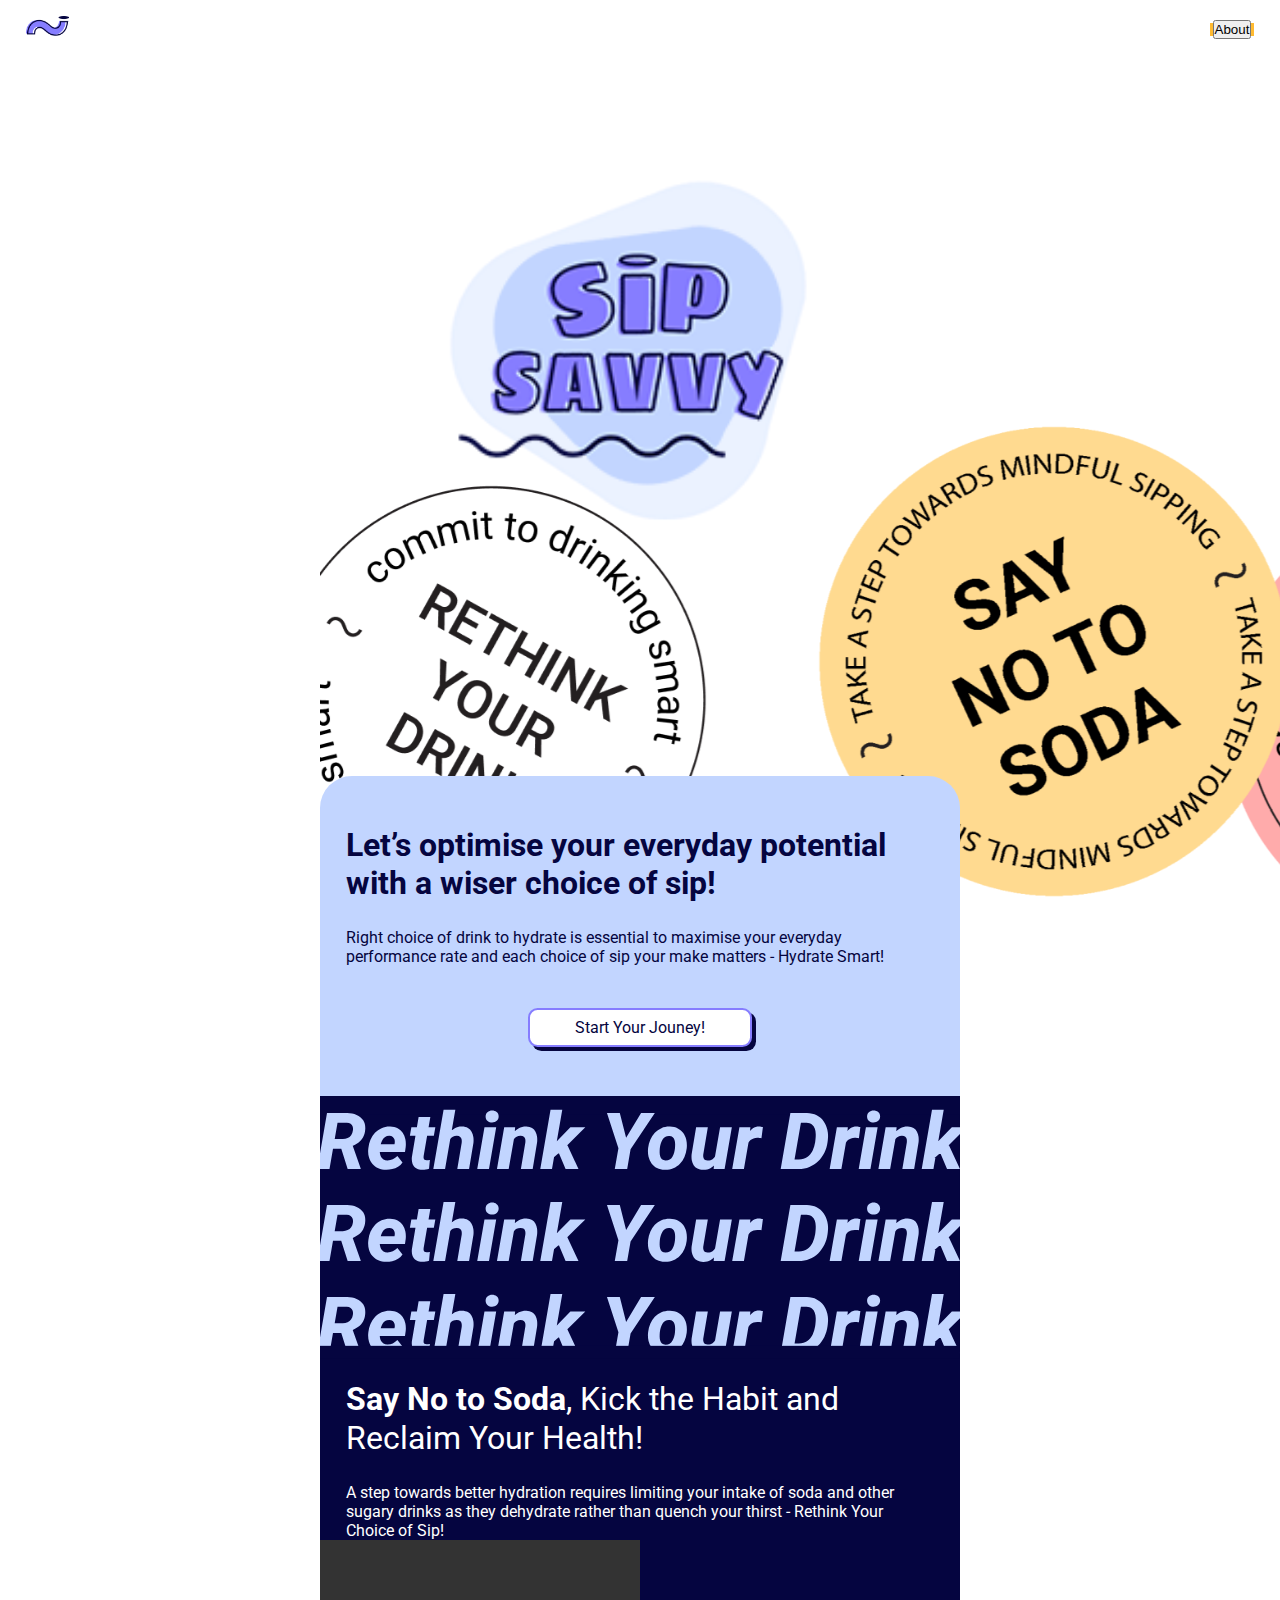
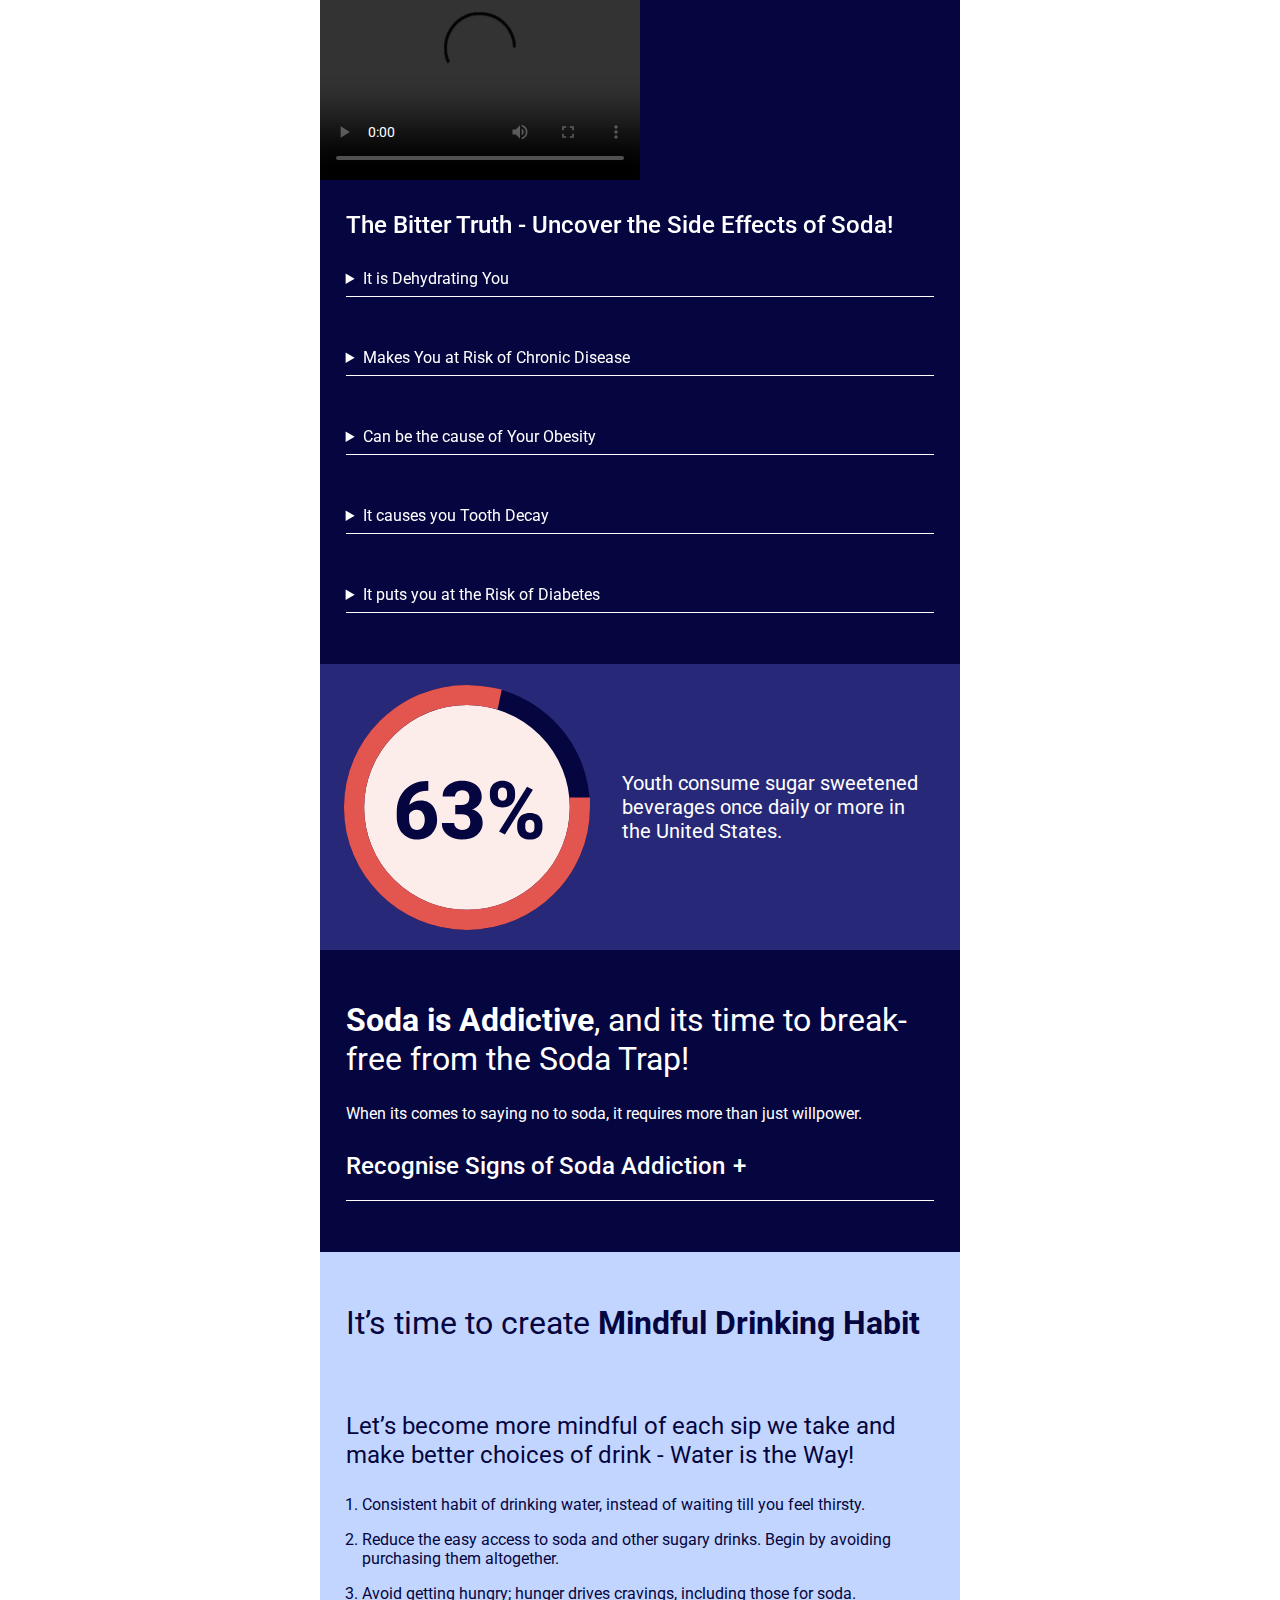
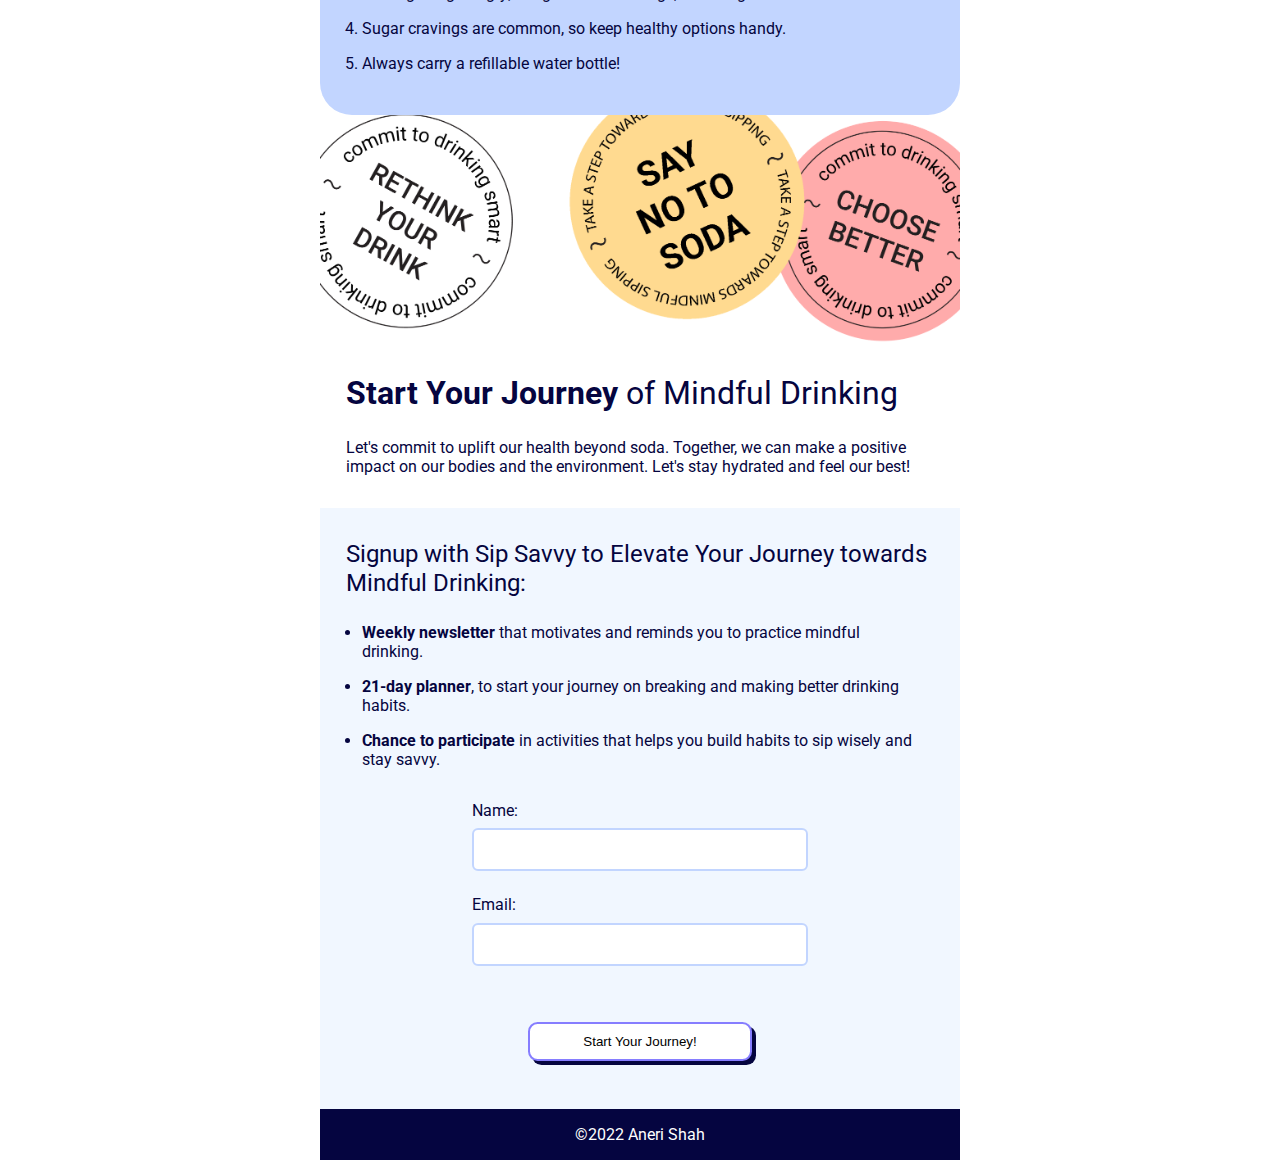
==== commit 08d034b7: "14/8" ====
--- a/index.html
+++ b/index.html
@@ -13,163 +13,169 @@
      <link rel="preconnect" href="https://fonts.gstatic.com" crossorigin> 
      <link href="https://fonts.googleapis.com/css2?family=Roboto:ital,wght@0,300;0,400;0,500;0,700;0,900;1,900&display=swap" rel="stylesheet">
      <link rel="stylesheet" href="styles.css"> 
-     <script src="js.java"></script>
+     <script src="js.js"></script>
  </head>
 
  <body>
 
     <header>
-        <ul class="topbar">
+        <ul class="topbar" id="abt">
           <li> <img src="assets/logomark.png" class="logomark" alt="Sip Savvy"> </li>
-          <li class="about"><a class="abt popup-abt" href="#abt">About</a></li>
+          <li class="about"><div class="popup-abt" href="#abt"><button onclick="openAbt()">About</button></div></li>
         </ul> 
     </header>
 
+
     <main>
 
-      <section id="abt" class="abtabt">s
-        <div class="popup-wrap">
+      <article id="abt">
+        <div class="popup-bg">
           <div class="popup-box">
             <h2>About Us</h2>
             <p>Welcome to 'Sip Savvy,' your online destination for embracing healthier lifestyle habits, with a special focus on combatting the widespread soda culture among young adults. Our mission is to shed light on the detrimental effects of sodas while encouraging mindful drinking choices.<br><br>
                Whether you're striving to quit soda or embrace mindful drinking, 'Sip Savvy' is here to provide unwavering support and motivation. We offer email subscription, to provide extended guidance and personalised assistance in building healthier habits.<br><br>
                <b>Join us as we embark on this aware and positive habit building journey together. Let's prioritise hydration, make mindful decisions, and embrace a healthier way of life.</b>
             </p>
-            <a class="close-abt popup-close" href="#about">x</a>
-          </div>
-        </div>  
-      </section> 
+            <button aria-label="Close" class="closebtn" onclick="closeAbt()">&times;</button>
+          </div> 
+        </div>
+      </article> 
 
-      <h1><img src="assets/logo-gif.gif" class="logo" alt="Sip Savvy"></h1>
+      <article>
+        <h1><img src="assets/logo-gif.gif" class="logo" alt="Sip Savvy"></h1>
 
-      <img src="assets/stickers.png" class="stickers" alt="Three stickers placed together, emphasising on choosing a better drink over soda">
+        <img src="assets/stickers.png" class="stickers" alt="Three stickers placed together, emphasising on choosing a better drink over soda">
+  
+        <section class="hook">
+          <h2><b>Let’s optimise your everyday potential with a wiser choice of sip!</b></h2>
+          <p>Right choice of drink to hydrate is essential to maximise your everyday performance rate and each choice of sip your make matters - Hydrate Smart!</p>
+          <a href="#form" class="btn"> Start Your Jouney! </a>
+        </section>
+  
+        <section class="first">
 
-      <section class="hook">
-        <h2><b>Let’s optimise your everyday potential with a wiser choice of sip!</b></h2>
-        <p>Right choice of drink to hydrate is essential to maximise your everyday performance rate and each choice of sip your make matters - Hydrate Smart!</p>
-        <a href="#form" class="btn"> Start Your Jouney! </a>
-      </section>
+          <img src="assets/rethink drink.svg" class="rethink" alt="Rethink Your Drink"> 
 
-      <img src="assets/rethink drink.svg" class="rethink" alt="Rethink Your Drink">
-
-      <section class="first">
-        <h2><b>Say No to Soda</b>, Kick the Habit and Reclaim Your Health!</h2>
-        <p>A step towards better hydration requires limiting your intake of soda and other sugary drinks as they dehydrate rather than quench your thirst - Rethink Your Choice of Sip!</p>
-        <video width="320" height="240" controls>
-          <source src="movie.mp4" type="video/mp4">
-          <source src="movie.ogg" type="video/ogg">
-        </video>
-        <h3>The Bitter Truth - Uncover the Side Effects of Soda!</h3>
-        <ol>
-          <li>
-            <details>
-              <summary>It is Dehydrating You</summary>
-              <p> Despite being a beverage, soda can actually contribute to dehydration. The caffeine and sugar content in some sodas can have diuretic effects, increasing urine production and potentially leading to fluid loss. </p>
-            </details>
-          </li>
-          <li>
-            <details>
-              <summary>Makes You at Risk of Chronic Disease</summary>
-              <p> Soda consumption has been linked to an increased risk of various chronic diseases, including metabolic syndrome, non-alcoholic fatty liver disease, and certain types of cancer. The high sugar content and empty calories in soda can contribute to these health conditions over time.</p>
-            </details>
-            </li>
+          <h2><b>Say No to Soda</b>, Kick the Habit and Reclaim Your Health!</h2>
+          <p>A step towards better hydration requires limiting your intake of soda and other sugary drinks as they dehydrate rather than quench your thirst - Rethink Your Choice of Sip!</p>
+          <video width="320" height="240" controls>
+            <source src="movie.mp4" type="video/mp4">
+            <source src="movie.ogg" type="video/ogg">
+          </video>
+          <h3>The Bitter Truth - Uncover the Side Effects of Soda!</h3>
+          <ol>
             <li>
-             <details>
-                <summary>Can be the cause of Your Obesity</summary>
-                <p>Soda is high in added sugars and calories, which can contribute to weight gain and obesity. Regular consumption of sugary beverages can lead to an increased calorie intake without providing significant nutritional value. </p>
-             </details>
-            </li>
-            <li>
-             <details>
-                <summary>It causes you Tooth Decay</summary>
-                <p>The high sugar content in soda can promote tooth decay and cavities. Bacteria in the mouth feed on the sugars, producing acids that erode tooth enamel, leading to tooth decay and oral health problems.</p>
-                </details>
+              <details>
+                <summary>It is Dehydrating You</summary>
+                <p> Despite being a beverage, soda can actually contribute to dehydration. The caffeine and sugar content in some sodas can have diuretic effects, increasing urine production and potentially leading to fluid loss. </p>
+              </details>
             </li>
             <li>
               <details>
-                <summary>It puts you at the Risk of Diabetes</summary>
-                <p>Regular consumption of soda has been linked to an increased risk of developing type 2 diabetes. The excessive intake of added sugars can contribute to insulin resistance, impairing the body's ability to regulate blood sugar levels.</p>
+                <summary>Makes You at Risk of Chronic Disease</summary>
+                <p> Soda consumption has been linked to an increased risk of various chronic diseases, including metabolic syndrome, non-alcoholic fatty liver disease, and certain types of cancer. The high sugar content and empty calories in soda can contribute to these health conditions over time.</p>
               </details>
-            </li>
-         </ol> 
-      </section>
+              </li>
+              <li>
+               <details>
+                  <summary>Can be the cause of Your Obesity</summary>
+                  <p>Soda is high in added sugars and calories, which can contribute to weight gain and obesity. Regular consumption of sugary beverages can lead to an increased calorie intake without providing significant nutritional value. </p>
+               </details>
+              </li>
+              <li>
+               <details>
+                  <summary>It causes you Tooth Decay</summary>
+                  <p>The high sugar content in soda can promote tooth decay and cavities. Bacteria in the mouth feed on the sugars, producing acids that erode tooth enamel, leading to tooth decay and oral health problems.</p>
+                  </details>
+              </li>
+              <li>
+                <details>
+                  <summary>It puts you at the Risk of Diabetes</summary>
+                  <p>Regular consumption of soda has been linked to an increased risk of developing type 2 diabetes. The excessive intake of added sugars can contribute to insulin resistance, impairing the body's ability to regulate blood sugar levels.</p>
+                </details>
+              </li>
+           </ol> 
+        </section>
+  
+        <section class="stats">
+          <img src="assets/percent.svg" class="percent" alt="63%">
+          <p>Youth consume sugar sweetened beverages once daily or more in the United States.</p>
+        </section>
+  
+        <section class="second">
+          <h2><b>Soda is Addictive</b>, and its time to break-free from the Soda Trap!</h2>
+          <p>When its comes to saying no to soda, it requires more than just willpower.</p>
+          <details class="custom-d">
+            <summary class="custom-s">Recognise Signs of Soda Addiction</summary>
+            <label class="container"> Strong and challenging cravings for soda.
+              <input type="checkbox" checked="checked">
+              <span class="checkmark"></span>
+            </label>
+            <label class="container"> Need to consume more quantity, to achieve the same level of satisfaction.
+              <input type="checkbox" checked="checked">
+              <span class="checkmark"></span>
+            </label>
+            <label class="container"> Feeling quenched only by consuming soda.
+              <input type="checkbox" checked="checked">
+              <span class="checkmark"></span>
+            </label>
+            <label class="container"> Hiding your soda consummation habit.
+              <input type="checkbox" checked="checked">
+              <span class="checkmark"></span>
+            </label>
+            <label class="container"> Suffering from physical health issues like tooth decay and weight gain.
+              <input type="checkbox" checked="checked">
+              <span class="checkmark"></span>
+            </label>
+            <label class="container"> Having withdrawal symptoms when unable to have soda.
+              <input type="checkbox" checked="checked">
+              <span class="checkmark"></span>
+            </label>
+          </details>
+        </section>
+  
+        <section class="third">
+          <h2>It’s time to create <b>Mindful Drinking Habit</b></h2>
+          <img src="" class="drink" alt="">
+          <h3>Let’s become more mindful of each sip we take and make better choices of drink - Water is the Way!</h3>
+          <ol>
+            <li>Consistent habit of drinking water, instead of waiting till you feel thirsty.</li>
+            <li>Reduce the easy access to soda and other sugary drinks. Begin by avoiding purchasing them altogether.</li>
+            <li>Avoid getting hungry; hunger drives cravings, including those for soda.</li>
+            <li>Sugar cravings are common, so keep healthy options handy.</li>
+            <li>Always carry a refillable water bottle!</li>
+          </ol>
+        </section>
 
-      <section class="stats">
-        <img src="assets/percent.svg" class="percent" alt="63%">
-        <p>Youth consume sugar sweetened beverages once daily or more in the United States.</p>
-      </section>
+        <img src="assets/stickers.png" class="stickers2" alt="Three stickers placed together, emphasising on choosing a better drink over soda">
+  
+  
+        <section class="final">
+         <h2><b>Start Your Journey</b> of Mindful Drinking</h2>
+         <p>Let's commit to uplift our health beyond soda. Together, we can make a positive impact on our bodies and the environment. Let's stay hydrated and feel our best!</p>
+         <div>
+           <h3>Signup with Sip Savvy to Elevate Your Journey towards Mindful Drinking:</h3>
+           <ul>
+              <li><b>Weekly newsletter</b> that motivates and reminds you to practice mindful drinking.</li>
+              <li><b>21-day planner</b>, to start your journey on breaking and making better drinking habits.</li>
+              <li><b>Chance to participate</b> in activities that helps you build habits to sip wisely and stay savvy.</li>
+            </ul>
+            <section id="form">
+              <form action="process_form.php" method="POST">
+                <div class="form">
+                  <label for="name">Name:</label>
+                  <input type="text" id="name" name="name" required>
+                </div>
+                <div class="form">
+                  <label for="email">Email:</label>
+                  <input type="email" id="email" name="email" required>
+                </div>
+                <input type="submit" value="Start Your Journey!">
+              </form>
+            </section>
+          </section>
 
-      <section class="second">
-        <h2><b>Soda is Addictive</b>, and its time to break-free from the Soda Trap!</h2>
-        <p>When its comes to saying no to soda, it requires more than just willpower.</p>
-        <details class="custom-d">
-          <summary class="custom-s">Recognise Signs of Soda Addiction</summary>
-          <label class="container"> Strong and challenging cravings for soda.
-            <input type="checkbox" checked="checked">
-            <span class="checkmark"></span>
-          </label>
-          <label class="container"> Need to consume more quantity, to achieve the same level of satisfaction.
-            <input type="checkbox" checked="checked">
-            <span class="checkmark"></span>
-          </label>
-          <label class="container"> Feeling quenched only by consuming soda.
-            <input type="checkbox" checked="checked">
-            <span class="checkmark"></span>
-          </label>
-          <label class="container"> Hiding your soda consummation habit.
-            <input type="checkbox" checked="checked">
-            <span class="checkmark"></span>
-          </label>
-          <label class="container"> Suffering from physical health issues like tooth decay and weight gain.
-            <input type="checkbox" checked="checked">
-            <span class="checkmark"></span>
-          </label>
-          <label class="container"> Having withdrawal symptoms when unable to have soda.
-            <input type="checkbox" checked="checked">
-            <span class="checkmark"></span>
-          </label>
-        </details>
-      </section>
-
-      <section class="third">
-        <h2>It’s time to create <b>Mindful Drinking Habit</b></h2>
-        <img src="" class="drink" alt="">
-        <h3>Let’s become more mindful of each sip we take and make better choices of drink - Water is the Way!</h3>
-        <ol>
-          <li>Consistent habit of drinking water, instead of waiting till you feel thirsty.</li>
-          <li>Reduce the easy access to soda and other sugary drinks. Begin by avoiding purchasing them altogether.</li>
-          <li>Avoid getting hungry; hunger drives cravings, including those for soda.</li>
-          <li>Sugar cravings are common, so keep healthy options handy.</li>
-          <li>Always carry a refillable water bottle!</li>
-        </ol>
-      </section>
-      
-      <img src="assets/stickers.png" class="stickers2" alt="Three stickers placed together, emphasising on choosing a better drink over soda">
-
-      <section class="final">
-       <h2><b>Start Your Journey</b> of Mindful Drinking</h2>
-       <p>Let's commit to uplift our health beyond soda. Together, we can make a positive impact on our bodies and the environment. Let's stay hydrated and feel our best!</p>
-       <div>
-         <h3>Signup with Sip Savvy to Elevate Your Journey towards Mindful Drinking:</h3>
-         <ul>
-            <li><b>Weekly newsletter</b> that motivates and reminds you to practice mindful drinking.</li>
-            <li><b>21-day planner</b>, to start your journey on breaking and making better drinking habits.</li>
-            <li><b>Chance to participate</b> in activities that helps you build habits to sip wisely and stay savvy.</li>
-          </ul>
-          <section id="form">
-            <form action="process_form.php" method="POST">
-              <div class="form">
-                <label for="name">Name:</label>
-                <input type="text" id="name" name="name" required>
-              </div>
-              <div class="form">
-                <label for="email">Email:</label>
-                <input type="email" id="email" name="email" required>
-              </div>
-              <input type="submit" value="Start Your Journey!">
-            </form>
-          </section>
-      </section>
+      </article>
 
       <footer>
         <p>©2022 Aneri Shah</p>
--- a/styles.css
+++ b/styles.css
@@ -8,6 +8,7 @@
     max-width: 40rem;
     margin: 0 auto;
     background-color: rgb(255, 255, 255);
+    position: relative;
 }
 
 /* general image styling*/
@@ -51,19 +52,15 @@
 }
 
 
-/*
-input[type="checkbox"] {
-    outline: 3px solid black;
-}*/
-
-
-/* header styling ---------- */
+/* header styling -------------- */
 header{
     position: fixed;
+    z-index: 1;
     top: 0;
     background-color: #ffffff;
     width: 100%;
 }
+
 .topbar{
     /*width: 50%;*/
     margin: 0 auto;
@@ -84,7 +81,7 @@
     width: 30%;
 }
 
-.abt{
+.popup-abt{
     background: var(--yellow, #FFBA30);
 
     display: inline-flex;
@@ -93,35 +90,31 @@
     justify-content: center;
     align-items: center;
     flex-shrink: 0;
-    &:hover {
-        opacity: 0.75;
-      }
-}
-
-.popup-wrap {
+}
+
+.popup-bg {
     width:100%;
     height:100%;
+
     display:none;
-    position:absolute;
+    position:fixed;
     top:0px;
-    left:0px;
     content:'';
     background:rgba(0,0,0,0.85);
 }
+
 .popup-box {
+    background:#FFBA30;
+    text-align:left;
     margin: 2.5rem;
-    padding:1rem 1rem 2rem 1rem;
-    /*transform:translate(-50%, -50%) scale(0.5);
-    top:50%;
-    left:50%; */
-    position:absolute;
+    padding: 5rem 1rem 2rem 1rem;
+
+    position:fixed;
     box-shadow:0px 2px 16px rgba(0,0,0,0.5);
     border-radius:2rem;
-    background:#FFBA30;
-    text-align:left;
-}
-
-.close-abt {
+}
+
+.closebtn {
     display:inline-block;
     position:absolute;
     top:0px;
@@ -140,6 +133,8 @@
       transform:rotate(180deg);
     }
 }
+
+/*
 .transform-in, .transform-out {
     display:block;
     -webkit-transition:all ease 0.5s;
@@ -155,30 +150,21 @@
       -webkit-transform:translate(-50%, -50%) scale(0.5);
       transform:translate(-50%, -50%) scale(0.5);
 }
+*/
 
 
 
 .logo{
     margin-top: 3rem;
-}
-
-/*.fixed{
+    padding-bottom: 3rem;
+}
+
+
+.stickers{
     position: fixed;
-    top: 0;
-    left: 0;
-    width: 100%;
-    height: 100%;
-    z-index: -1;
-}*/
-
-.stickers{
-    margin-bottom: -3rem;
-
-     /*position: fixed;
-    top: 0;
-    left: 50%;
-    transform: translateX(-50%);
-    z-index: -1; */
+    top: 24.5rem;
+    bottom: 120%;
+    z-index: 0;
 }
 
 /* hook section styling ---------------------- */
@@ -187,7 +173,9 @@
     border-radius: 2rem 2rem 0rem 0rem;
     background: #C2D5FF;
 
+    position: relative;
     padding: 1.5rem 0rem 1.5rem 0rem;
+    margin-top: 2rem;
 }
 
 /* styling link as button*/
@@ -241,7 +229,9 @@
 .first{
     color: var(--white, #FFF);
     background: #050540;
+
     padding: 1rem 0rem 1.6rem 0rem;
+    position: relative;
 }
 
 .first h3 {
@@ -272,6 +262,7 @@
     align-items: center;
     gap: 2rem;
 
+    position: relative;
     background: #282878;
 }
 .stats p{
@@ -286,8 +277,12 @@
 .second{
     color: var(--white, #FFF);
     background: #050540;
+
+    position: relative;
     padding: 1.6rem 0rem 1.6rem 0rem;
 }
+
+/* summary within class styling   */
 
 .second details{
     padding: 1.6rem;
@@ -310,14 +305,14 @@
     border-bottom: none;
 } 
 
-/* summary within class styling*/
-summary::-webkit-details-marker,
-summary::marker {
-  display: none;
+.second summary::marker{ display:none; 
+} 
+.second summary{ 
+    list-style: none
 }
 
 .custom-s::after {
-    content: "\002B"; /* Unicode code for a plus symbol (+) */
+    content: "\002B"; 
     display: inline-block;
     margin-top: -5rem;
     margin-left: 8px;
@@ -394,6 +389,8 @@
 
     background: #C2D5FF;
     padding: 1.6rem 0rem 1.6rem 0rem;
+    position: relative;
+    z-index: 1;
 }
 .third h3{
     font-weight: 400;
@@ -413,9 +410,18 @@
 
 .stickers2{
     margin-top: -3rem;
+    margin-bottom: -0.5rem;
+    background-color: #FFF;
+    position: relative;
+    z-index: 0;
 }
 
 /* styling final section -------------- */
+
+.final{
+    background-color: #FFF;
+    position: relative;
+}
 
 .final p{
     margin-bottom: 2rem;
@@ -506,5 +512,6 @@
     text-align: center;
     color: #FFF;
     background-color: #050540;
-}
-
+    position: relative;
+}
+
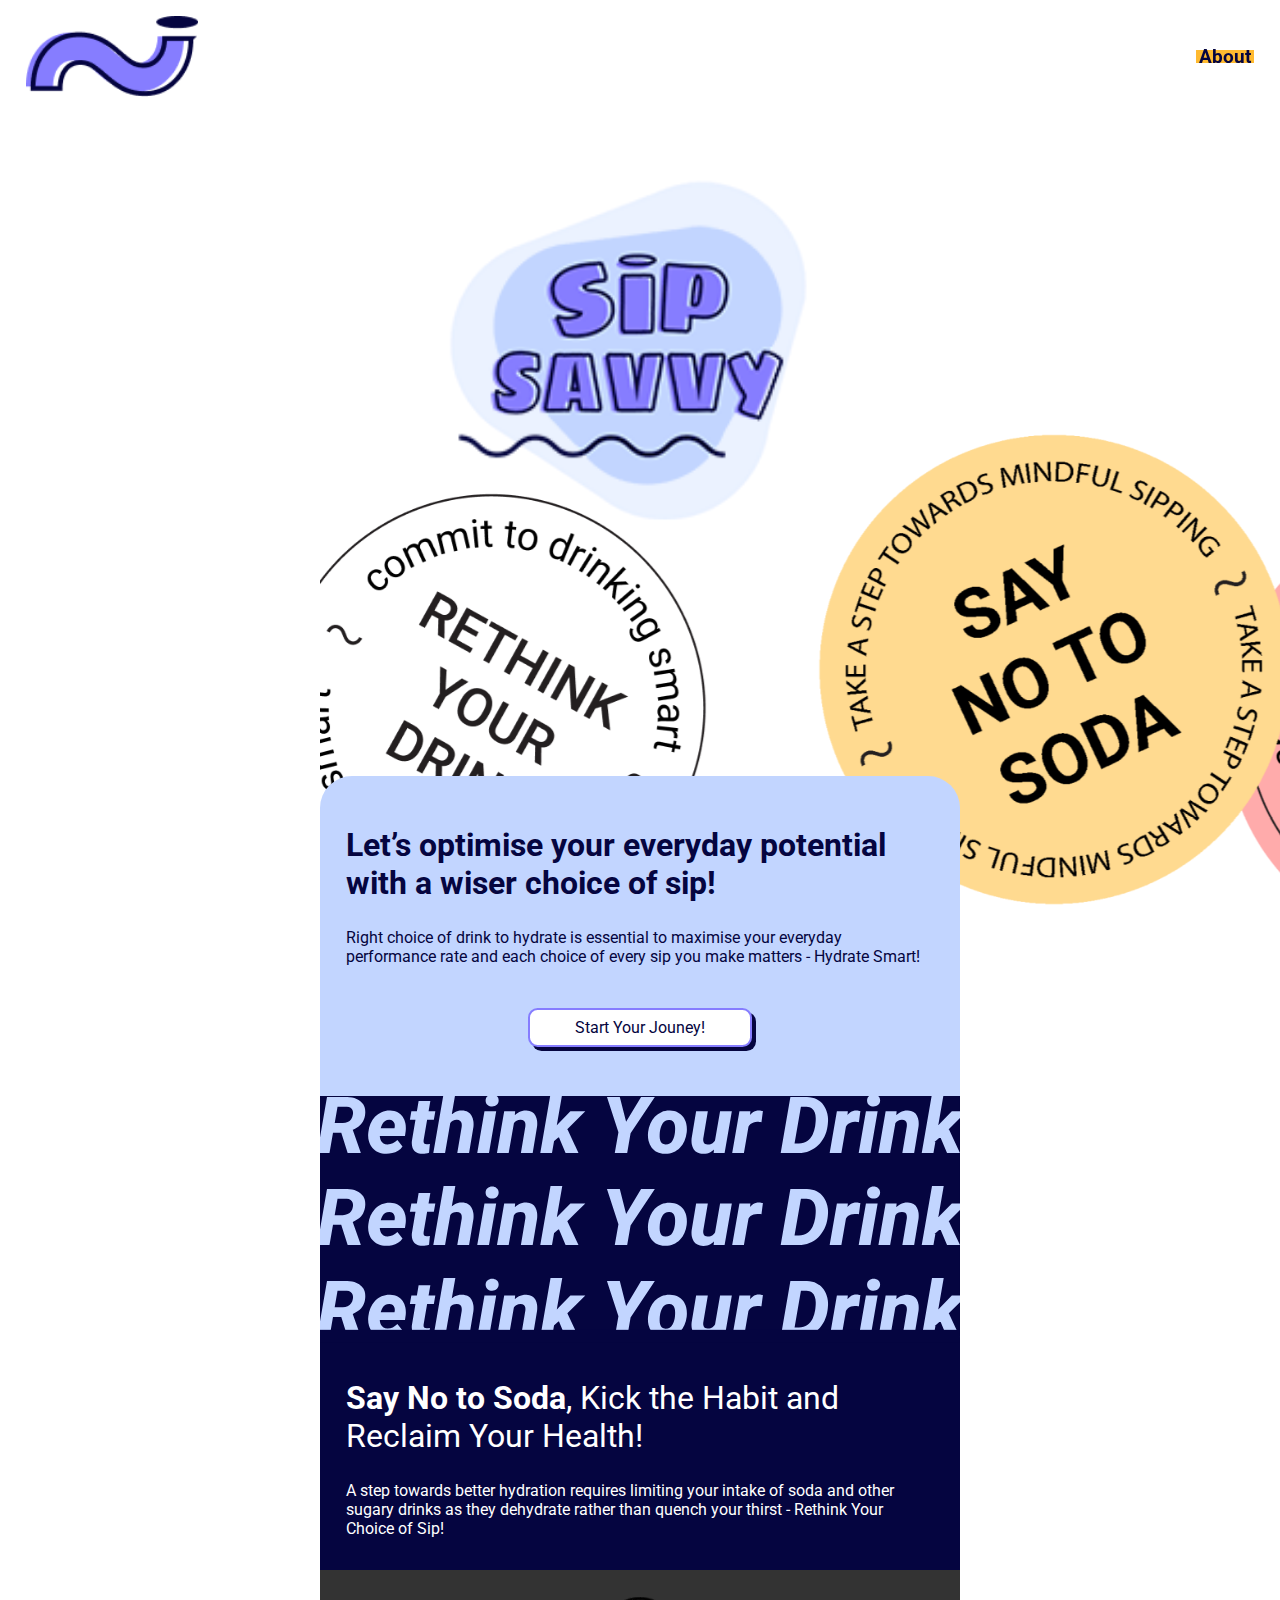
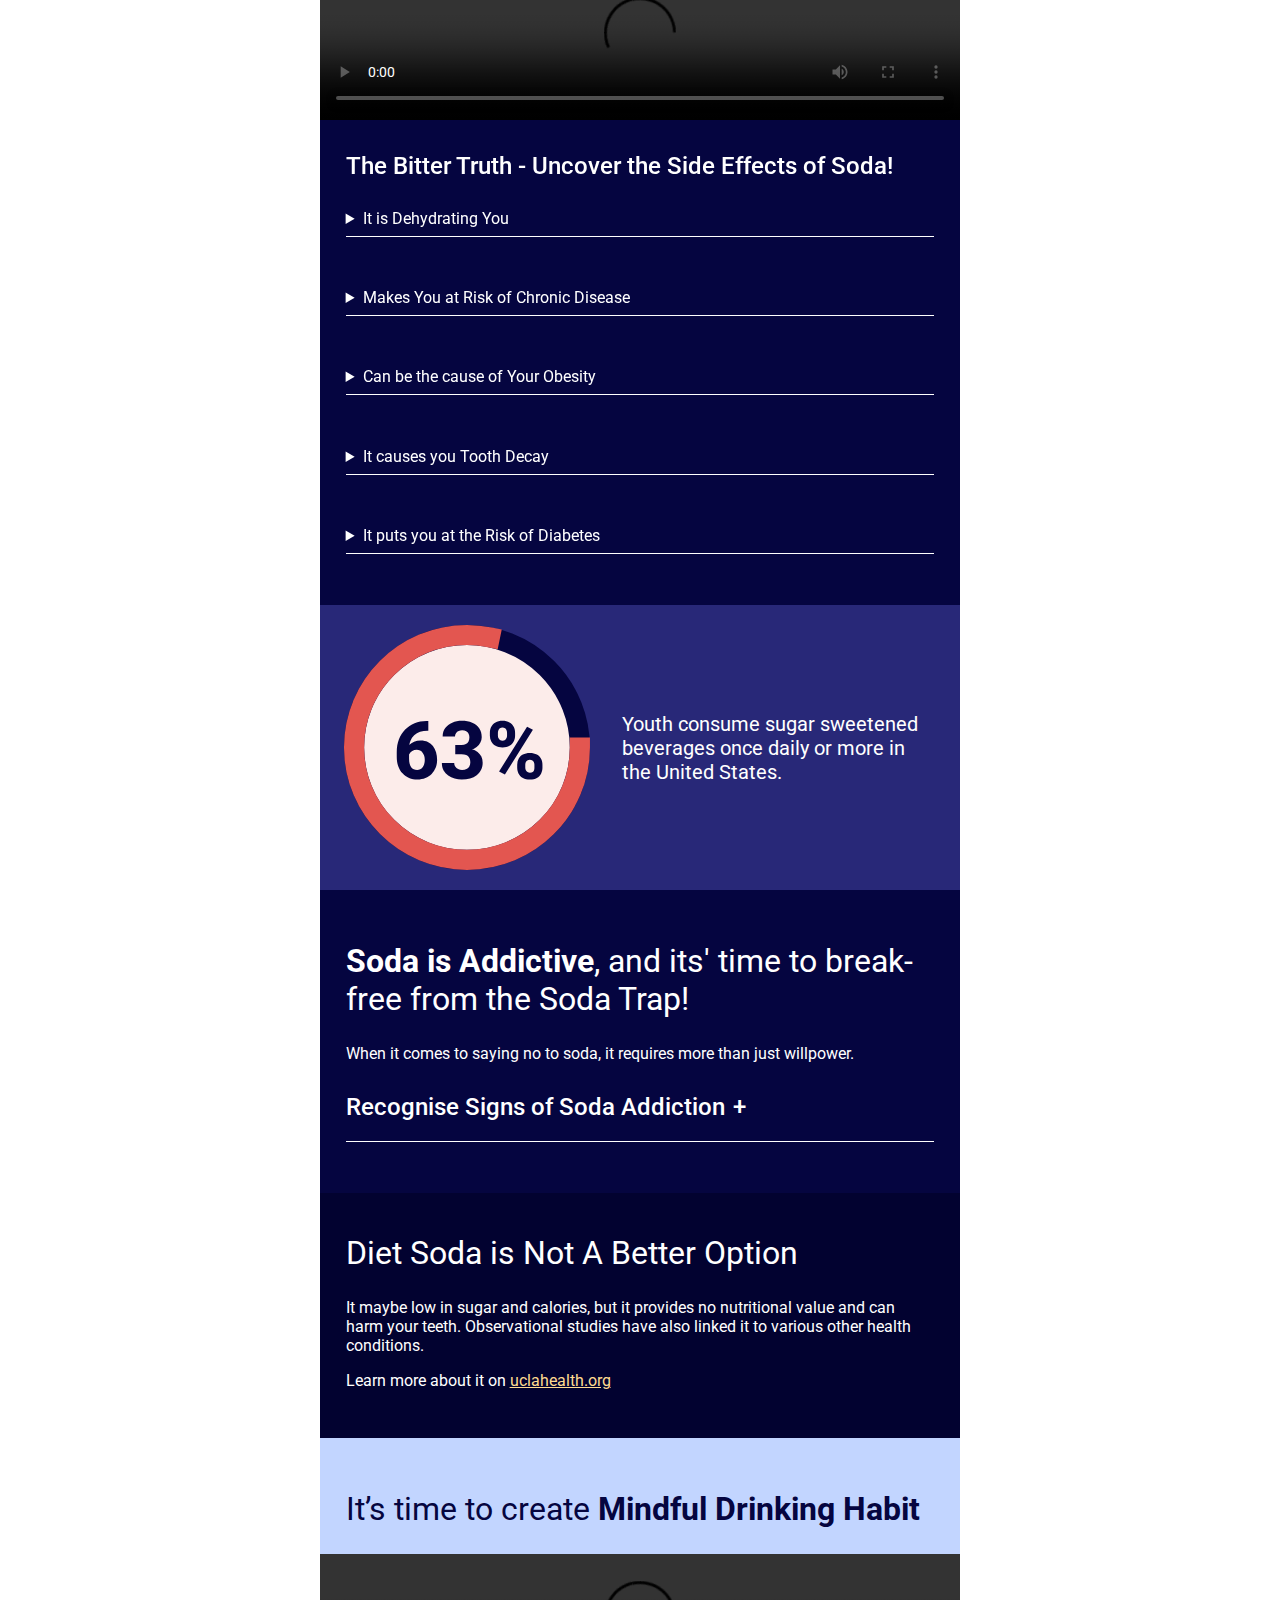
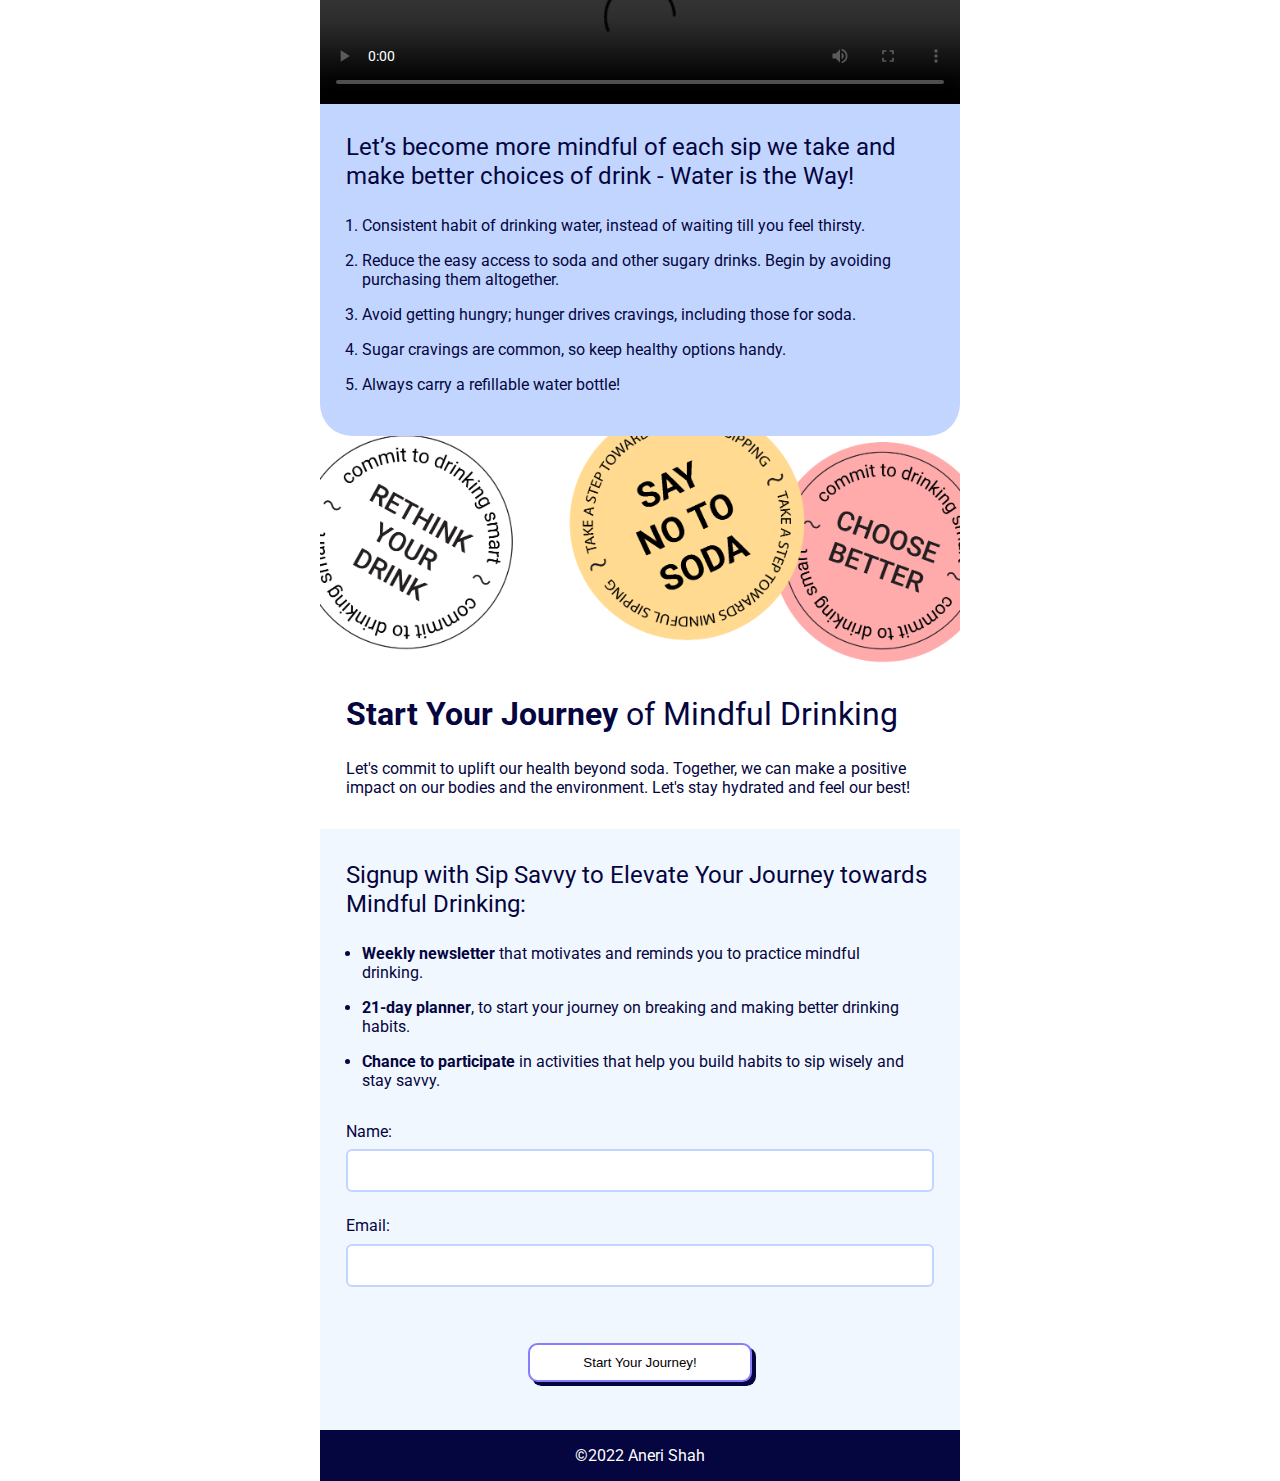
==== commit 591368ba: "17/8" ====
--- a/index.html
+++ b/index.html
@@ -19,27 +19,14 @@
  <body>
 
     <header>
-        <ul class="topbar" id="abt">
-          <li> <img src="assets/logomark.png" class="logomark" alt="Sip Savvy"> </li>
-          <li class="about"><div class="popup-abt" href="#abt"><button onclick="openAbt()">About</button></div></li>
-        </ul> 
+        <div class="topbar">
+          <img src="assets/logomark.png" class="logomark" alt="Sip Savvy"> 
+          <buttons class="popup-abt" onclick="openAbt()">About</button>
+          </div> 
     </header>
 
 
     <main>
-
-      <article id="abt">
-        <div class="popup-bg">
-          <div class="popup-box">
-            <h2>About Us</h2>
-            <p>Welcome to 'Sip Savvy,' your online destination for embracing healthier lifestyle habits, with a special focus on combatting the widespread soda culture among young adults. Our mission is to shed light on the detrimental effects of sodas while encouraging mindful drinking choices.<br><br>
-               Whether you're striving to quit soda or embrace mindful drinking, 'Sip Savvy' is here to provide unwavering support and motivation. We offer email subscription, to provide extended guidance and personalised assistance in building healthier habits.<br><br>
-               <b>Join us as we embark on this aware and positive habit building journey together. Let's prioritise hydration, make mindful decisions, and embrace a healthier way of life.</b>
-            </p>
-            <button aria-label="Close" class="closebtn" onclick="closeAbt()">&times;</button>
-          </div> 
-        </div>
-      </article> 
 
       <article>
         <h1><img src="assets/logo-gif.gif" class="logo" alt="Sip Savvy"></h1>
@@ -48,7 +35,7 @@
   
         <section class="hook">
           <h2><b>Let’s optimise your everyday potential with a wiser choice of sip!</b></h2>
-          <p>Right choice of drink to hydrate is essential to maximise your everyday performance rate and each choice of sip your make matters - Hydrate Smart!</p>
+          <p>Right choice of drink to hydrate is essential to maximise your everyday performance rate and each choice of every sip you make matters - Hydrate Smart!</p>
           <a href="#form" class="btn"> Start Your Jouney! </a>
         </section>
   
@@ -58,7 +45,7 @@
 
           <h2><b>Say No to Soda</b>, Kick the Habit and Reclaim Your Health!</h2>
           <p>A step towards better hydration requires limiting your intake of soda and other sugary drinks as they dehydrate rather than quench your thirst - Rethink Your Choice of Sip!</p>
-          <video width="320" height="240" controls>
+          <video class="video" controls>
             <source src="movie.mp4" type="video/mp4">
             <source src="movie.ogg" type="video/ogg">
           </video>
@@ -103,8 +90,8 @@
         </section>
   
         <section class="second">
-          <h2><b>Soda is Addictive</b>, and its time to break-free from the Soda Trap!</h2>
-          <p>When its comes to saying no to soda, it requires more than just willpower.</p>
+          <h2><b>Soda is Addictive</b>, and its' time to break-free from the Soda Trap!</h2>
+          <p>When it comes to saying no to soda, it requires more than just willpower.</p>
           <details class="custom-d">
             <summary class="custom-s">Recognise Signs of Soda Addiction</summary>
             <label class="container"> Strong and challenging cravings for soda.
@@ -133,10 +120,19 @@
             </label>
           </details>
         </section>
+
+        <section class="diet">
+          <h2>Diet Soda is Not A Better Option</h2>
+          <p>It maybe low in sugar and calories, but it provides no nutritional value and can harm your teeth. Observational studies have also linked it to various other health conditions.</p>
+          <p>Learn more about it on <a href="https://www.uclahealth.org/news/observational-studies-shed-light-on-diet-soda-consumption#:~:text=These%20include%20weight%20gain%2C%20disruptions,were%20identified%20in%20the%20research." class="lk">uclahealth.org</a></p>
+        </section>
   
         <section class="third">
           <h2>It’s time to create <b>Mindful Drinking Habit</b></h2>
-          <img src="" class="drink" alt="">
+          <video class="video" controls>
+            <source src="movie.mp4" type="video/mp4">
+            <source src="movie.ogg" type="video/ogg">
+          </video>
           <h3>Let’s become more mindful of each sip we take and make better choices of drink - Water is the Way!</h3>
           <ol>
             <li>Consistent habit of drinking water, instead of waiting till you feel thirsty.</li>
@@ -158,7 +154,7 @@
            <ul>
               <li><b>Weekly newsletter</b> that motivates and reminds you to practice mindful drinking.</li>
               <li><b>21-day planner</b>, to start your journey on breaking and making better drinking habits.</li>
-              <li><b>Chance to participate</b> in activities that helps you build habits to sip wisely and stay savvy.</li>
+              <li><b>Chance to participate</b> in activities that help you build habits to sip wisely and stay savvy.</li>
             </ul>
             <section id="form">
               <form action="process_form.php" method="POST">
@@ -177,6 +173,17 @@
 
       </article>
 
+      <article id="abt">
+        <div class="popup-box">
+          <h2>About Us</h2>
+          <p>Welcome to 'Sip Savvy,' your online destination for embracing healthier hydration habits, with a special focus on combatting the widespread soda culture among young adults. Our mission is to shed light on the detrimental effects of sodas while encouraging mindful drinking choices.<br><br>
+             Whether you're striving to quit soda or embrace mindful drinking, 'Sip Savvy' is here to provide unwavering support and motivation. We offer email subscription, to provide extended guidance and personalised assistance in building healthier habits.<br><br>
+             <b>Join us as we embark on this aware and positive habit building journey together. <br> Let's prioritise hydration, make mindful decisions, and embrace a healthier way of life.</b>
+          </p>
+          <button aria-label="Close" class="closebtn" onclick="closeAbt()">&times;</button>
+        </div>
+     </article> 
+
       <footer>
         <p>©2022 Aneri Shah</p>
       </footer>
--- a/styles.css
+++ b/styles.css
@@ -55,9 +55,9 @@
 /* header styling -------------- */
 header{
     position: fixed;
-    z-index: 1;
+    z-index: 2;
     top: 0;
-    background-color: #ffffff;
+    background-color: rgba(255, 255, 255, 0.95);
     width: 100%;
 }
 
@@ -78,11 +78,12 @@
 }
 
 .logomark{
-    width: 30%;
+    width: 14%;
 }
 
 .popup-abt{
     background: var(--yellow, #FFBA30);
+    font-size: 1.2rem;
 
     display: inline-flex;
     height: 0.8rem;
@@ -92,24 +93,20 @@
     flex-shrink: 0;
 }
 
-.popup-bg {
-    width:100%;
-    height:100%;
-
-    display:none;
-    position:fixed;
-    top:0px;
-    content:'';
+#abt{
+    position: fixed;
+    top: -200rem; 
+    z-index: 2; 
+ 
     background:rgba(0,0,0,0.85);
-}
+ }
 
 .popup-box {
     background:#FFBA30;
     text-align:left;
-    margin: 2.5rem;
-    padding: 5rem 1rem 2rem 1rem;
-
-    position:fixed;
+    margin: 5rem 2.5rem 5rem 2.5rem;
+    padding: 1rem 1rem 2rem 1rem;
+
     box-shadow:0px 2px 16px rgba(0,0,0,0.5);
     border-radius:2rem;
 }
@@ -117,16 +114,19 @@
 .closebtn {
     display:inline-block;
     position:absolute;
-    top:0px;
+    top:50px;
     right:14px;
-    padding: 0.5rem;
-    -webkit-transition:all ease 0.5s;
+    padding: 0rem 0.5rem 0.25rem 0.5rem;
+
     transition:all ease 0.5s;
 
     font-size: 1.5rem;
     text-decoration:none;
     color:#050540;
-    line-height:190%;
+    background-color: #FFBA30;
+    box-shadow:0px 2px 16px rgba(0,0,0,0.5);
+    border-radius: 5rem;
+    border: none;
     
     &:hover {
       -webkit-transform:rotate(180deg);
@@ -162,7 +162,7 @@
 
 .stickers{
     position: fixed;
-    top: 24.5rem;
+    top: 25rem;
     bottom: 120%;
     z-index: 0;
 }
@@ -216,22 +216,36 @@
     text-decoration: underline;
 }
 
+
+/* styling first section -------------- */
+
+.first{
+    color: var(--white, #FFF);
+    background: #050540;
+
+    padding: 0rem 0rem 1.6rem 0rem;
+    position: relative;
+}
+
 /* styling an img */
 .rethink{
     margin-top: -1rem;
     margin-bottom: -0.5rem;
     overflow: auto;
-}
-
-
-/* styling first section -------------- */
-
-.first{
-    color: var(--white, #FFF);
-    background: #050540;
-
-    padding: 1rem 0rem 1.6rem 0rem;
-    position: relative;
+} 
+
+.first h2{
+    padding-top: 2.5rem;
+}
+.first p{
+    margin-bottom: 2rem;
+}
+
+/*styling video*/
+.video{
+    width: 100%;
+    height: 100%;
+    margin: 0rem auto;
 }
 
 .first h3 {
@@ -416,6 +430,38 @@
     z-index: 0;
 }
 
+
+/*styling diet soda sec*/
+.diet{
+    background: #020230;
+    color: #ffffff;
+    position: relative;
+    padding: 1rem 0rem 2rem 0rem;
+}
+.diet p{
+    padding-bottom: 1rem;
+}
+.lk:link{
+    color: #FFDA90;
+}
+.lk:visited{
+    color: #C2D5FF;
+}
+.lk:hover{
+    text-decoration: none;
+    color: #FFBA30;
+}
+.lk:focus{
+    color: #ffffff;
+    font-weight: bold;
+}
+.lk:active{
+    color: #FFBA30;
+    text-decoration: none;
+    font-style: italic;
+}
+
+
 /* styling final section -------------- */
 
 .final{
@@ -464,13 +510,15 @@
     flex-direction: column;
     align-items: flex-start;
     gap: 0.5px;
+    width: 100%;
+    padding: 0rem 1.6rem 0rem 1.6rem;
 
     font-style: bold;
 }
 
 input[type="text"],
 input[type="email"] {
-  width: 21rem;
+  width: 100%;
   padding: 12px;
   margin-bottom: 0.5rem;
   border: 2px solid #C2D5FF;
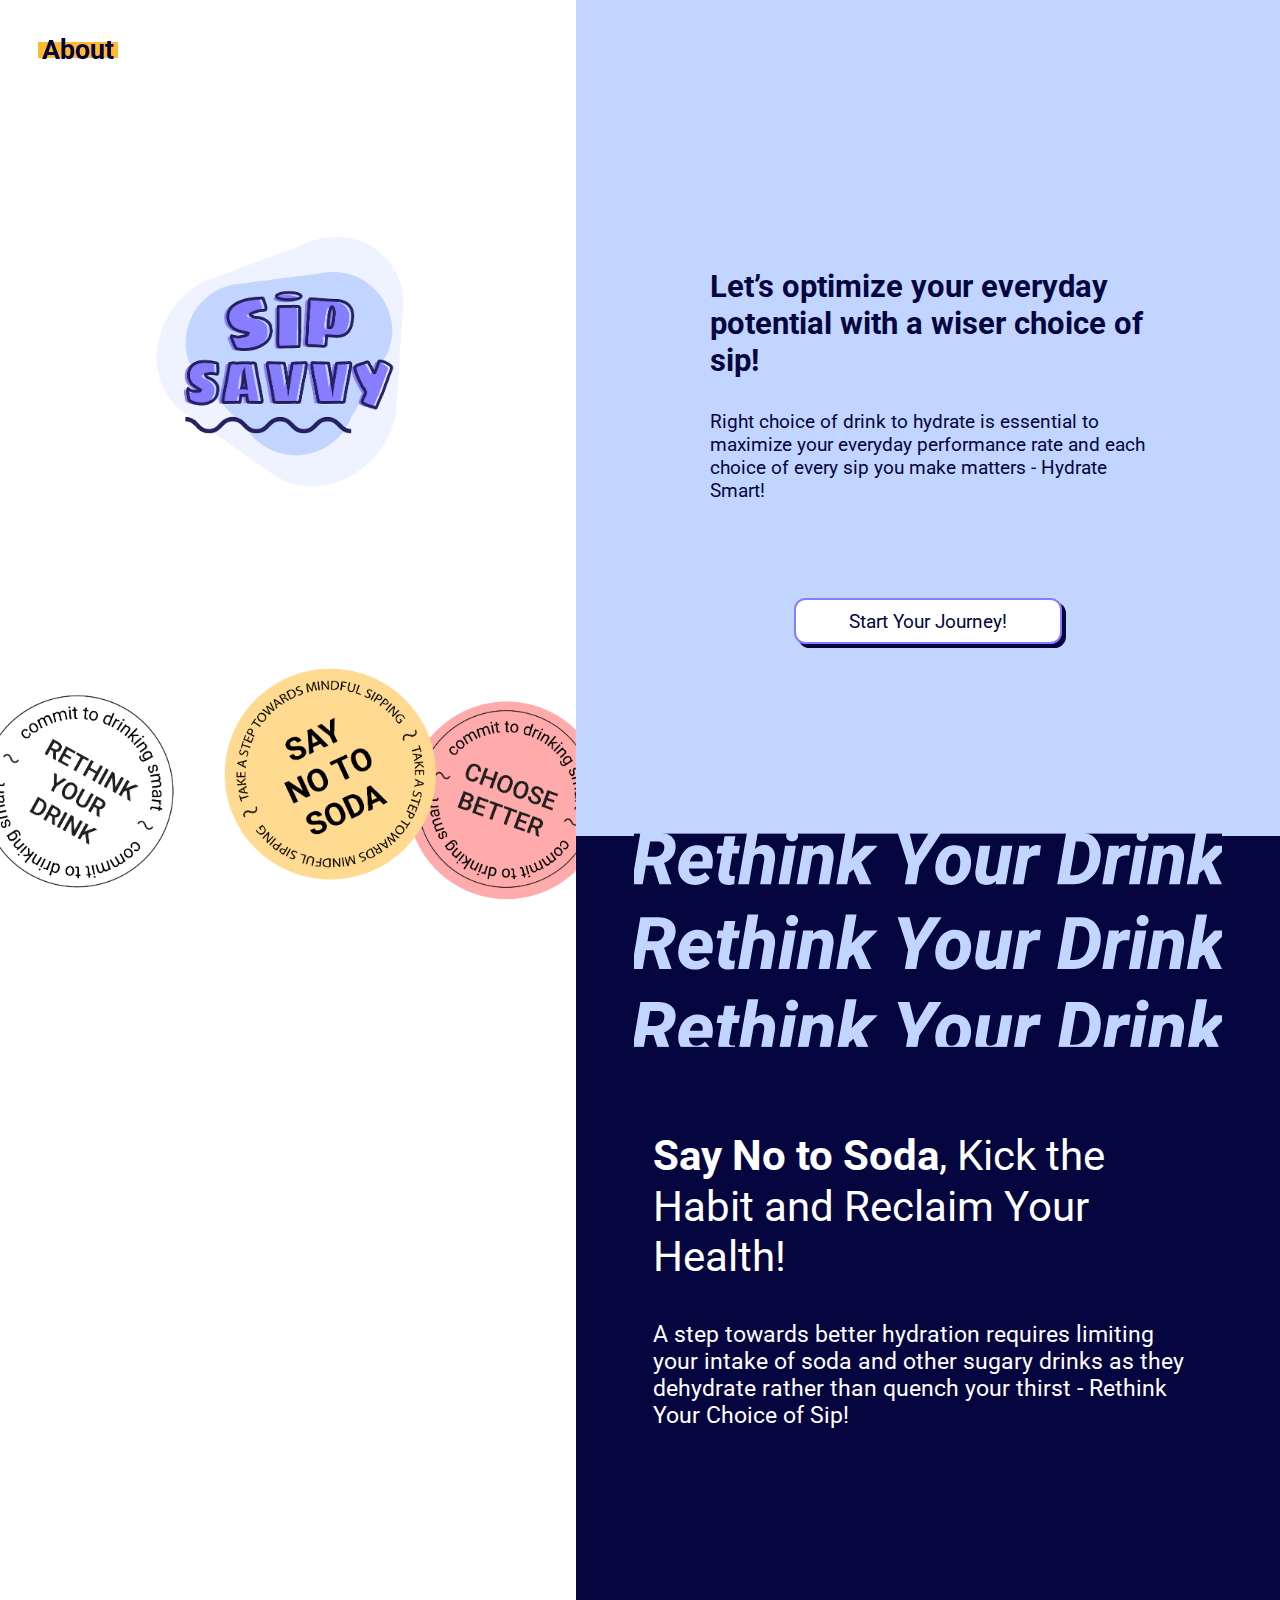
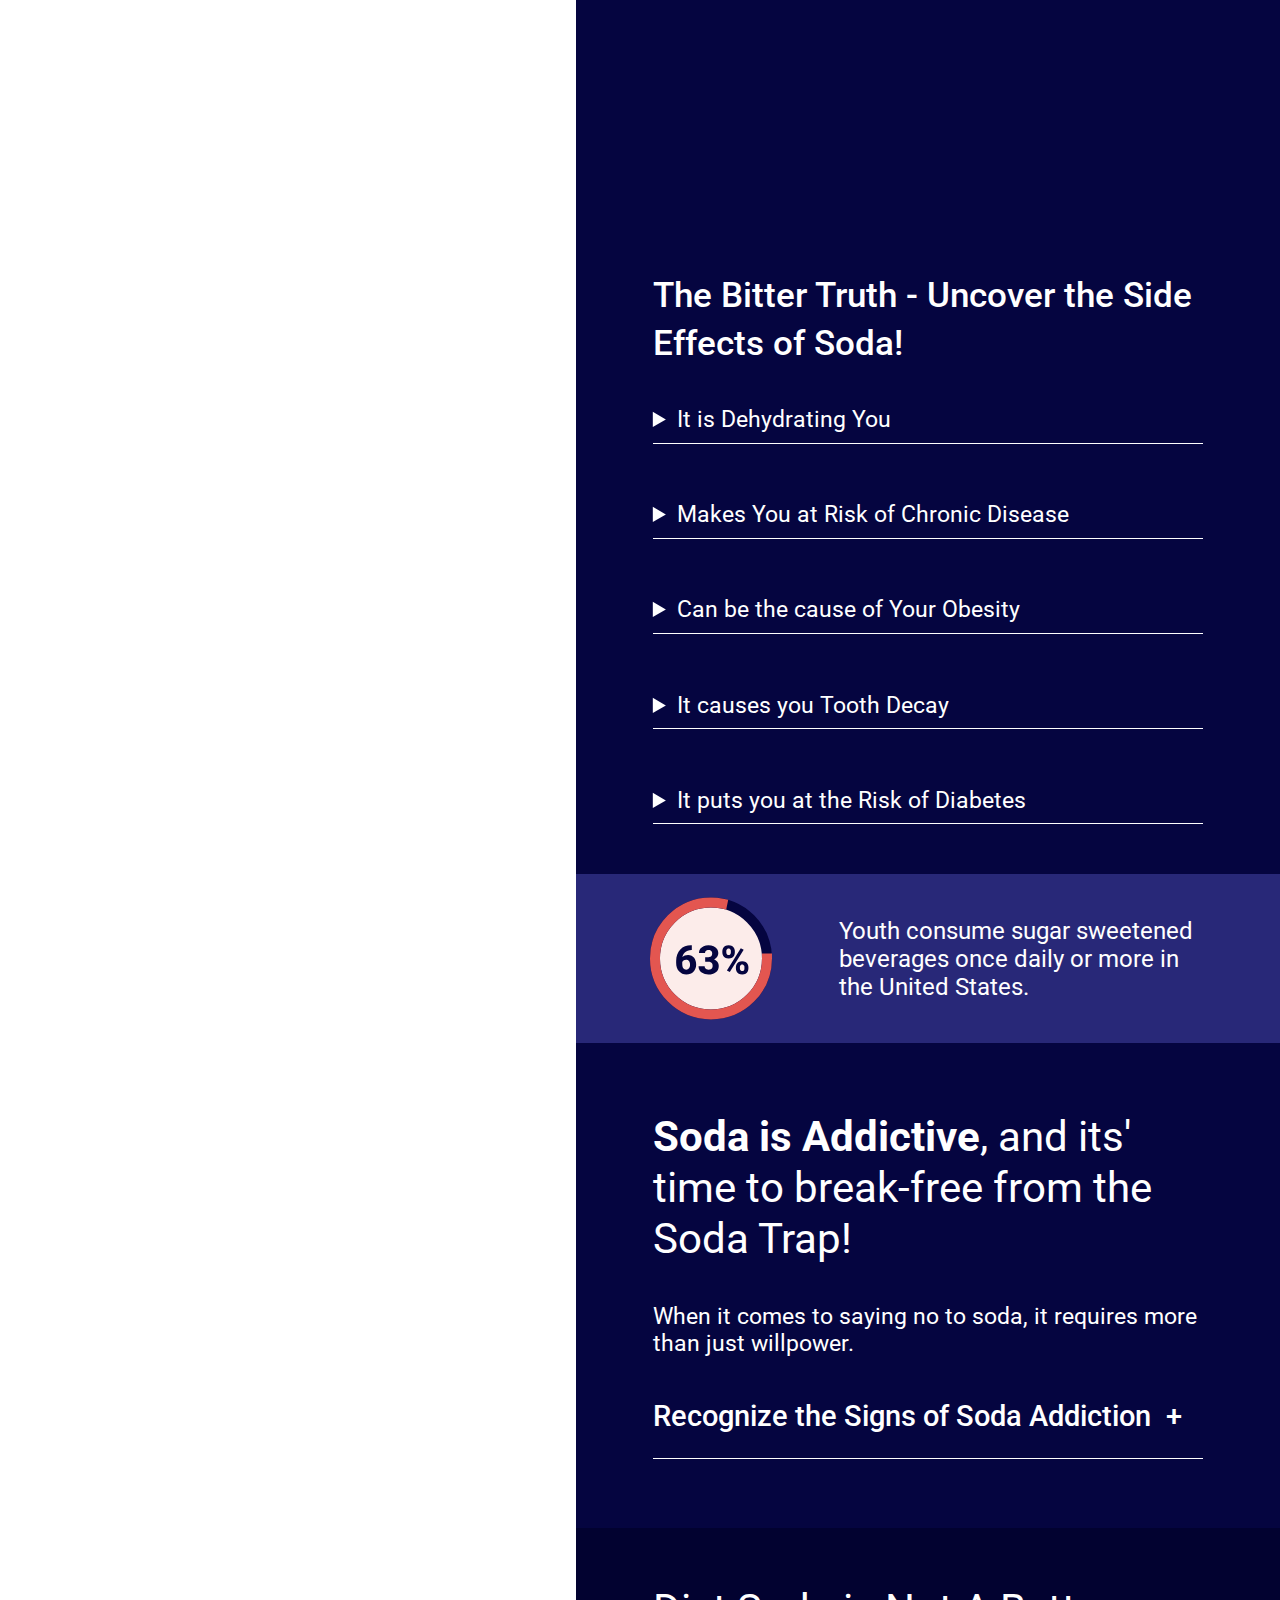
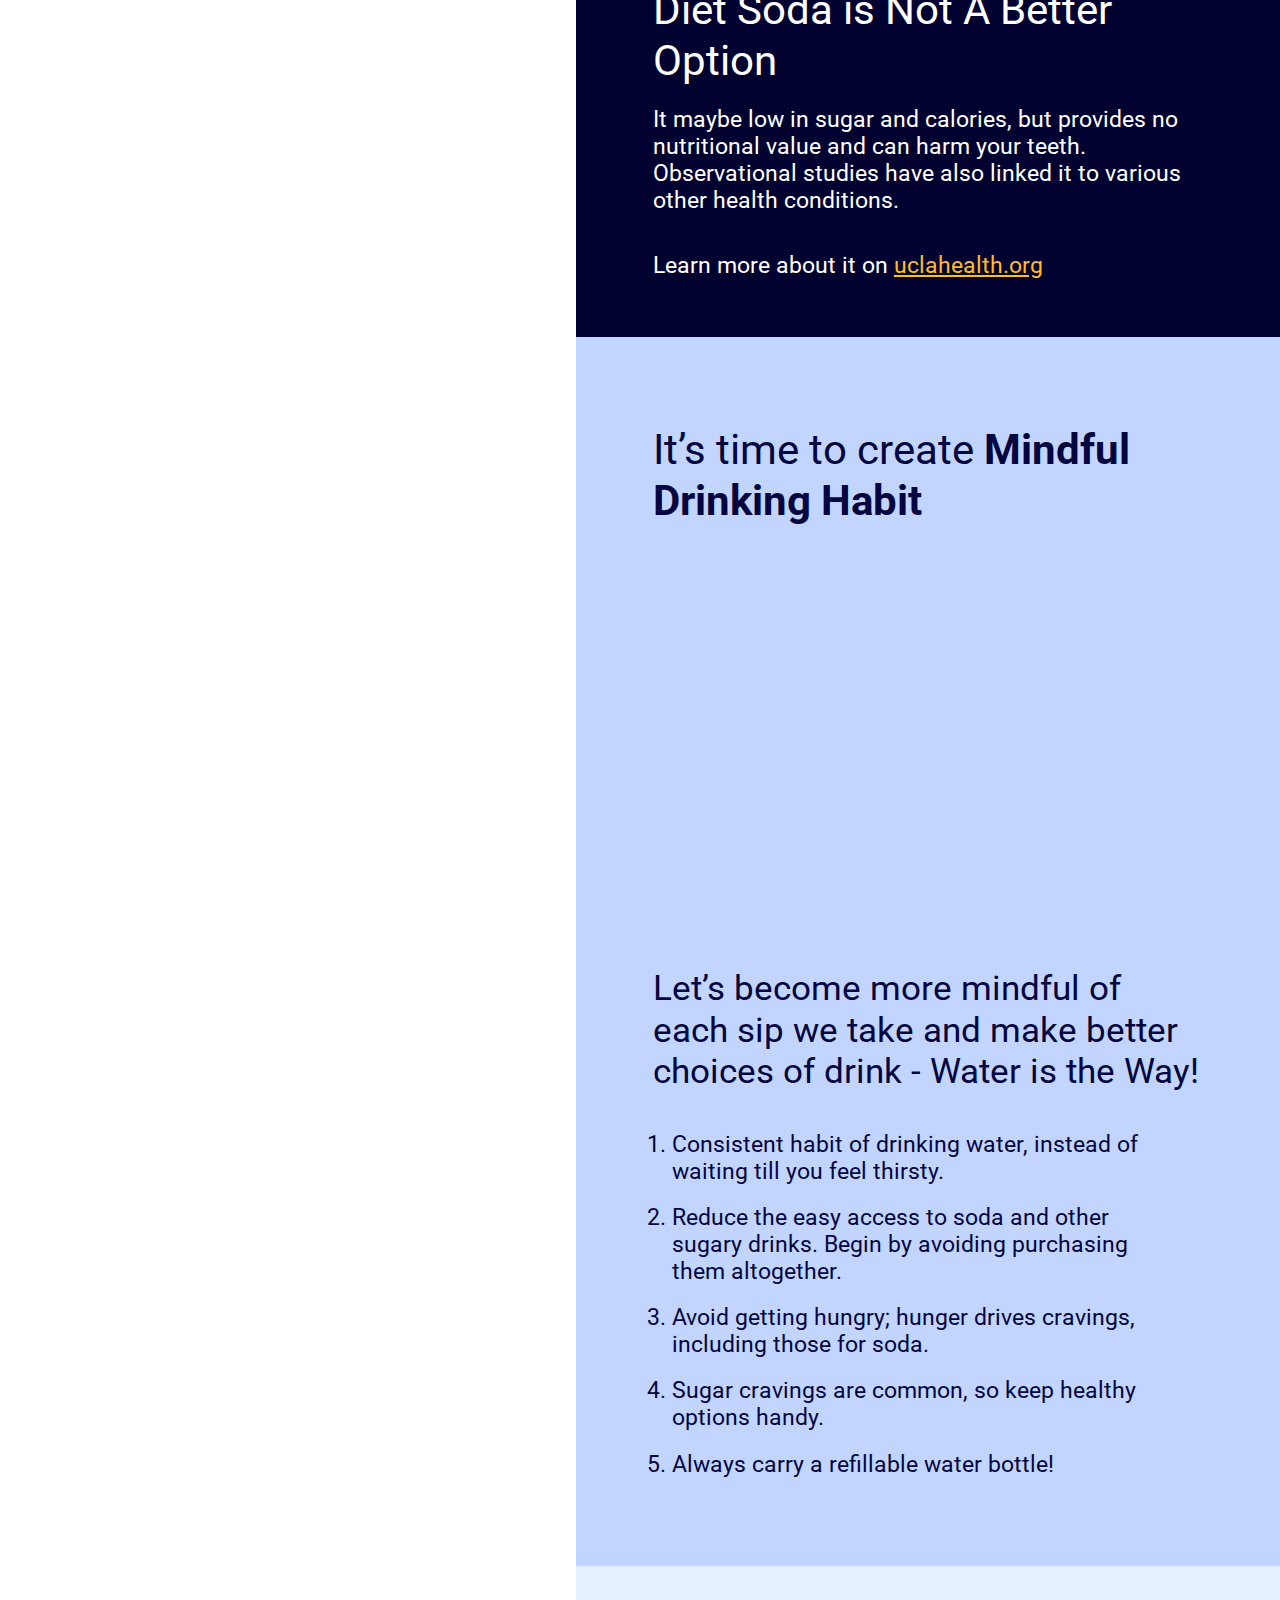
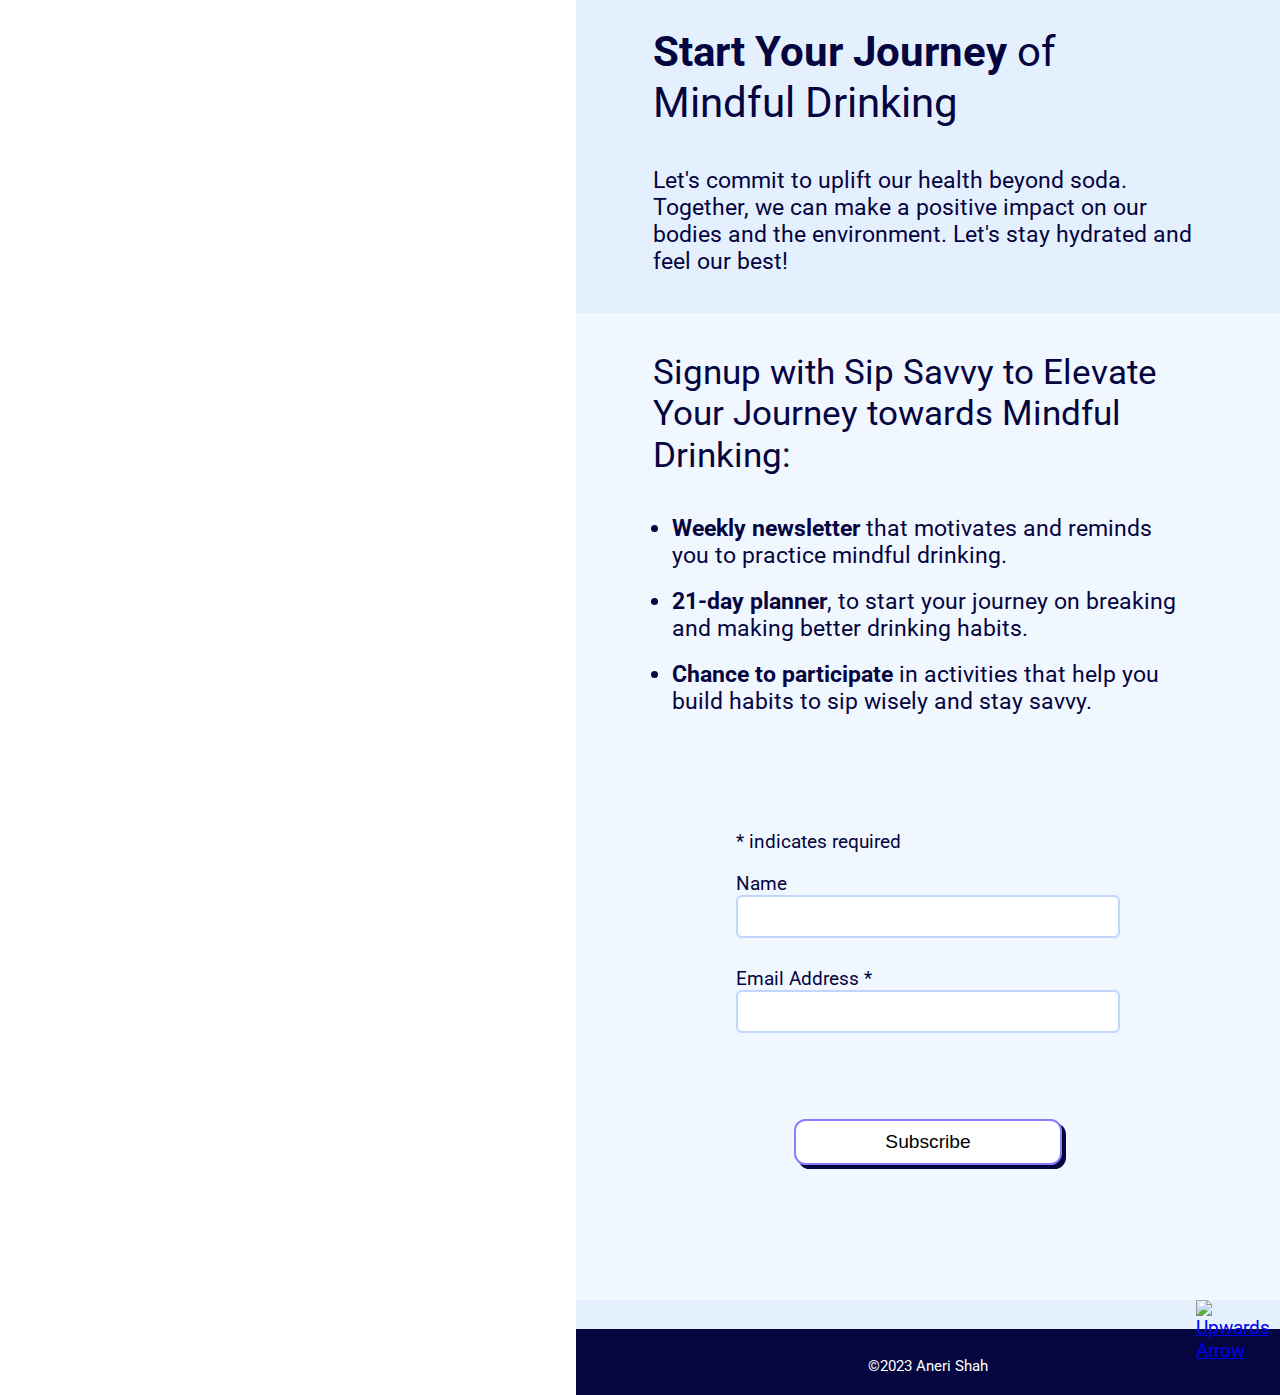
==== commit 9e532b71: "29/2 --" ====
--- a/index.html
+++ b/index.html
@@ -20,7 +20,7 @@
 
     <header>
         <div class="topbar">
-          <img src="assets/logomark.png" class="logomark" alt="Sip Savvy"> 
+          <a href="#main" aria-label="Back to top" class="logomark"><img src="assets/logomark.png" alt="Sip Savvy"></a> 
           <buttons class="popup-abt" onclick="openAbt()">About</button>
           </div> 
     </header>
@@ -28,166 +28,224 @@
 
     <main>
 
-      <article>
-        <h1><img src="assets/logo-gif.gif" class="logo" alt="Sip Savvy"></h1>
-
-        <img src="assets/stickers.png" class="stickers" alt="Three stickers placed together, emphasising on choosing a better drink over soda">
+      <article id="main">
+        <div class="left">
+
+          <h1><img src="assets/logo-gif.gif" class="logo" alt="Sip Savvy"></h1>
+
+          <img src="assets/stickers.png" class="stickers" alt="Three stickers placed together, emphasising on choosing a better drink over soda">  
+
+        </div>
+
+        <div class="right">
+
+          <section class="hook">
+            <h2><b>Let’s optimize your everyday potential with a wiser choice of sip!</b></h2>
+            <p>Right choice of drink to hydrate is essential to maximize your everyday performance rate and each choice of every sip you make matters - Hydrate Smart!</p>
+            <a href="#form" class="btn"> Start Your Journey! </a>
+          </section>
+    
+          <section class="first">
+
+            <img src="assets/rethink drink.svg" class="rethink" alt="Rethink Your Drink"> 
   
-        <section class="hook">
-          <h2><b>Let’s optimise your everyday potential with a wiser choice of sip!</b></h2>
-          <p>Right choice of drink to hydrate is essential to maximise your everyday performance rate and each choice of every sip you make matters - Hydrate Smart!</p>
-          <a href="#form" class="btn"> Start Your Jouney! </a>
-        </section>
-  
-        <section class="first">
-
-          <img src="assets/rethink drink.svg" class="rethink" alt="Rethink Your Drink"> 
-
-          <h2><b>Say No to Soda</b>, Kick the Habit and Reclaim Your Health!</h2>
-          <p>A step towards better hydration requires limiting your intake of soda and other sugary drinks as they dehydrate rather than quench your thirst - Rethink Your Choice of Sip!</p>
-          <video class="video" controls>
-            <source src="movie.mp4" type="video/mp4">
-            <source src="movie.ogg" type="video/ogg">
-          </video>
-          <h3>The Bitter Truth - Uncover the Side Effects of Soda!</h3>
-          <ol>
-            <li>
-              <details>
-                <summary>It is Dehydrating You</summary>
-                <p> Despite being a beverage, soda can actually contribute to dehydration. The caffeine and sugar content in some sodas can have diuretic effects, increasing urine production and potentially leading to fluid loss. </p>
-              </details>
-            </li>
-            <li>
-              <details>
-                <summary>Makes You at Risk of Chronic Disease</summary>
-                <p> Soda consumption has been linked to an increased risk of various chronic diseases, including metabolic syndrome, non-alcoholic fatty liver disease, and certain types of cancer. The high sugar content and empty calories in soda can contribute to these health conditions over time.</p>
-              </details>
-              </li>
+            <h2><b>Say No to Soda</b>, Kick the Habit and Reclaim Your Health!</h2>
+            <p>A step towards better hydration requires limiting your intake of soda and other sugary drinks as they dehydrate rather than quench your thirst - Rethink Your Choice of Sip!</p>
+            <div class="video">
+              <iframe src="https://www.youtube.com/embed/YEWkzfLmgyc?si=3IVhPrmLBdNnPhB2" title="YouTube video player" frameborder="0" allow="accelerometer; autoplay; clipboard-write; encrypted-media; gyroscope; picture-in-picture; web-share" allowfullscreen="" width="100%" height="100%"></iframe>
+            </div>
+            
+            <h3>The Bitter Truth - Uncover the Side Effects of Soda!</h3>
+            <ol>
               <li>
-               <details>
-                  <summary>Can be the cause of Your Obesity</summary>
-                  <p>Soda is high in added sugars and calories, which can contribute to weight gain and obesity. Regular consumption of sugary beverages can lead to an increased calorie intake without providing significant nutritional value. </p>
-               </details>
-              </li>
-              <li>
-               <details>
-                  <summary>It causes you Tooth Decay</summary>
-                  <p>The high sugar content in soda can promote tooth decay and cavities. Bacteria in the mouth feed on the sugars, producing acids that erode tooth enamel, leading to tooth decay and oral health problems.</p>
-                  </details>
+                <details>
+                  <summary>It is Dehydrating You</summary>
+                  <p> Despite being a beverage, soda can actually contribute to dehydration. The caffeine and sugar content in some sodas can have diuretic effects, increasing urine production and potentially leading to fluid loss. </p>
+                </details>
               </li>
               <li>
                 <details>
-                  <summary>It puts you at the Risk of Diabetes</summary>
-                  <p>Regular consumption of soda has been linked to an increased risk of developing type 2 diabetes. The excessive intake of added sugars can contribute to insulin resistance, impairing the body's ability to regulate blood sugar levels.</p>
+                  <summary>Makes You at Risk of Chronic Disease</summary>
+                  <p> Soda consumption has been linked to an increased risk of various chronic diseases, including metabolic syndrome, non-alcoholic fatty liver disease, and certain types of cancer. The high sugar content and empty calories in soda can contribute to these health conditions over time.</p>
                 </details>
-              </li>
-           </ol> 
-        </section>
+                </li>
+                <li>
+                 <details>
+                    <summary>Can be the cause of Your Obesity</summary>
+                    <p>Soda is high in added sugars and calories, which can contribute to weight gain and obesity. Regular consumption of sugary beverages can lead to an increased calorie intake without providing significant nutritional value. </p>
+                 </details>
+                </li>
+                <li>
+                 <details>
+                    <summary>It causes you Tooth Decay</summary>
+                    <p>The high sugar content in soda can promote tooth decay and cavities. Bacteria in the mouth feed on the sugars, producing acids that erode tooth enamel, leading to tooth decay and oral health problems.</p>
+                    </details>
+                </li>
+                <li>
+                  <details>
+                    <summary>It puts you at the Risk of Diabetes</summary>
+                    <p>Regular consumption of soda has been linked to an increased risk of developing type 2 diabetes. The excessive intake of added sugars can contribute to insulin resistance, impairing the body's ability to regulate blood sugar levels.</p>
+                  </details>
+                </li>
+             </ol> 
+          </section>
+    
+          <section class="stats">
+            <img src="assets/percent.svg" class="percent" alt="63%">
+            <p>Youth consume sugar sweetened beverages once daily or more in the United States.</p>
+          </section>
+    
+          <section class="second">
+            <h2><b>Soda is Addictive</b>, and its' time to break-free from the Soda Trap!</h2>
+            <p>When it comes to saying no to soda, it requires more than just willpower.</p>
+            <details class="custom-d">
+              <summary class="custom-s">Recognize the Signs of Soda Addiction </summary>
+              <label class="container"> Strong and challenging cravings for soda.
+                <input type="checkbox" checked="checked">
+                <span class="checkmark"></span>
+              </label>
+              <label class="container"> Need to consume more quantity, to achieve the same level of satisfaction.
+                <input type="checkbox" checked="checked">
+                <span class="checkmark"></span>
+              </label>
+              <label class="container"> Feeling quenched only by consuming soda.
+                <input type="checkbox" checked="checked">
+                <span class="checkmark"></span>
+              </label>
+              <label class="container"> Hiding your soda consummation habit.
+                <input type="checkbox" checked="checked">
+                <span class="checkmark"></span>
+              </label>
+              <label class="container"> Suffering from physical health issues like tooth decay and weight gain.
+                <input type="checkbox" checked="checked">
+                <span class="checkmark"></span>
+              </label>
+              <label class="container"> Having withdrawal symptoms when unable to have soda.
+                <input type="checkbox" checked="checked">
+                <span class="checkmark"></span>
+              </label>
+            </details>
+          </section>
   
-        <section class="stats">
-          <img src="assets/percent.svg" class="percent" alt="63%">
-          <p>Youth consume sugar sweetened beverages once daily or more in the United States.</p>
-        </section>
+          <section class="diet">
+            <h2>Diet Soda is Not A Better Option</h2>
+            <p>It maybe low in sugar and calories, but provides no nutritional value and can harm your teeth. Observational studies have also linked it to various other health conditions.</p>
+            <p>Learn more about it on <a href="https://www.uclahealth.org/news/observational-studies-shed-light-on-diet-soda-consumption#:~:text=These%20include%20weight%20gain%2C%20disruptions,were%20identified%20in%20the%20research." class="lk">uclahealth.org</a></p>
+          </section>
+    
+          <section class="third">
+            <h2>It’s time to create <b>Mindful Drinking Habit</b></h2>
+
+            <div class="video">
+              <iframe src="https://www.youtube.com/embed/0u4x84MtVJM?si=gp-SWDoIsZbnDQsu" title="YouTube video player" frameborder="0" allow="accelerometer; autoplay; clipboard-write; encrypted-media; gyroscope; picture-in-picture; web-share" allowfullscreen="" height="100%" width="100%"></iframe>
+            </div>
+
+            <h3>Let’s become more mindful of each sip we take and make better choices of drink - Water is the Way!</h3>
+            <ol>
+              <li>Consistent habit of drinking water, instead of waiting till you feel thirsty.</li>
+              <li>Reduce the easy access to soda and other sugary drinks. Begin by avoiding purchasing them altogether.</li>
+              <li>Avoid getting hungry; hunger drives cravings, including those for soda.</li>
+              <li>Sugar cravings are common, so keep healthy options handy.</li>
+              <li>Always carry a refillable water bottle!</li>
+            </ol>
+          </section>
   
-        <section class="second">
-          <h2><b>Soda is Addictive</b>, and its' time to break-free from the Soda Trap!</h2>
-          <p>When it comes to saying no to soda, it requires more than just willpower.</p>
-          <details class="custom-d">
-            <summary class="custom-s">Recognise Signs of Soda Addiction</summary>
-            <label class="container"> Strong and challenging cravings for soda.
-              <input type="checkbox" checked="checked">
-              <span class="checkmark"></span>
-            </label>
-            <label class="container"> Need to consume more quantity, to achieve the same level of satisfaction.
-              <input type="checkbox" checked="checked">
-              <span class="checkmark"></span>
-            </label>
-            <label class="container"> Feeling quenched only by consuming soda.
-              <input type="checkbox" checked="checked">
-              <span class="checkmark"></span>
-            </label>
-            <label class="container"> Hiding your soda consummation habit.
-              <input type="checkbox" checked="checked">
-              <span class="checkmark"></span>
-            </label>
-            <label class="container"> Suffering from physical health issues like tooth decay and weight gain.
-              <input type="checkbox" checked="checked">
-              <span class="checkmark"></span>
-            </label>
-            <label class="container"> Having withdrawal symptoms when unable to have soda.
-              <input type="checkbox" checked="checked">
-              <span class="checkmark"></span>
-            </label>
-          </details>
-        </section>
-
-        <section class="diet">
-          <h2>Diet Soda is Not A Better Option</h2>
-          <p>It maybe low in sugar and calories, but it provides no nutritional value and can harm your teeth. Observational studies have also linked it to various other health conditions.</p>
-          <p>Learn more about it on <a href="https://www.uclahealth.org/news/observational-studies-shed-light-on-diet-soda-consumption#:~:text=These%20include%20weight%20gain%2C%20disruptions,were%20identified%20in%20the%20research." class="lk">uclahealth.org</a></p>
-        </section>
-  
-        <section class="third">
-          <h2>It’s time to create <b>Mindful Drinking Habit</b></h2>
-          <video class="video" controls>
-            <source src="movie.mp4" type="video/mp4">
-            <source src="movie.ogg" type="video/ogg">
-          </video>
-          <h3>Let’s become more mindful of each sip we take and make better choices of drink - Water is the Way!</h3>
-          <ol>
-            <li>Consistent habit of drinking water, instead of waiting till you feel thirsty.</li>
-            <li>Reduce the easy access to soda and other sugary drinks. Begin by avoiding purchasing them altogether.</li>
-            <li>Avoid getting hungry; hunger drives cravings, including those for soda.</li>
-            <li>Sugar cravings are common, so keep healthy options handy.</li>
-            <li>Always carry a refillable water bottle!</li>
-          </ol>
-        </section>
-
-        <img src="assets/stickers.png" class="stickers2" alt="Three stickers placed together, emphasising on choosing a better drink over soda">
-  
-  
-        <section class="final">
-         <h2><b>Start Your Journey</b> of Mindful Drinking</h2>
-         <p>Let's commit to uplift our health beyond soda. Together, we can make a positive impact on our bodies and the environment. Let's stay hydrated and feel our best!</p>
-         <div>
-           <h3>Signup with Sip Savvy to Elevate Your Journey towards Mindful Drinking:</h3>
-           <ul>
-              <li><b>Weekly newsletter</b> that motivates and reminds you to practice mindful drinking.</li>
-              <li><b>21-day planner</b>, to start your journey on breaking and making better drinking habits.</li>
-              <li><b>Chance to participate</b> in activities that help you build habits to sip wisely and stay savvy.</li>
-            </ul>
-            <section id="form">
-              <form action="process_form.php" method="POST">
-                <div class="form">
-                  <label for="name">Name:</label>
-                  <input type="text" id="name" name="name" required>
-                </div>
-                <div class="form">
-                  <label for="email">Email:</label>
-                  <input type="email" id="email" name="email" required>
-                </div>
-                <input type="submit" value="Start Your Journey!">
-              </form>
+          <img src="assets/stickers.png" class="stickers2" alt="Three stickers placed together, emphasising on choosing a better drink over soda">
+    
+    
+          <section class="final">
+           <h2><b>Start Your Journey</b> of Mindful Drinking</h2>
+           <p>Let's commit to uplift our health beyond soda. Together, we can make a positive impact on our bodies and the environment. Let's stay hydrated and feel our best!</p>
+           <div>
+             <h3>Signup with Sip Savvy to Elevate Your Journey towards Mindful Drinking:</h3>
+             <ul>
+                <li><b>Weekly newsletter</b> that motivates and reminds you to practice mindful drinking.</li>
+                <li><b>21-day planner</b>, to start your journey on breaking and making better drinking habits.</li>
+                <li><b>Chance to participate</b> in activities that help you build habits to sip wisely and stay savvy.</li>
+              </ul>
+
+              <section id="form">
+                 <div id="mc_embed_shell">
+                  <!---
+                   <link href="//cdn-images.mailchimp.com/embedcode/classic-061523.css" rel="stylesheet" type="text/css">
+                   <style type="text/css">
+                    #mc_embed_signup{background:#fff; false;clear:left; font:14px Helvetica,Arial,sans-serif; width: 600px;}
+                    /* Add your own Mailchimp form style overrides in your site stylesheet or in this style block.
+                       We recommend moving this block and the preceding CSS link to the HEAD of your HTML file. */
+                   </style>
+                   -->
+                   <div id="mc_embed_signup">
+                    <form action="https://github.us8.list-manage.com/subscribe/post?u=5886d6d4548997edf224484fd&amp;id=a096d61815&amp;f_id=002e6ee0f0" method="post" id="mc-embedded-subscribe-form" name="mc-embedded-subscribe-form" class="validate" target="_blank">
+                      <div id="mc_embed_signup_scroll">
+                        <div class="indicates-required"><span class="asterisk">*</span> indicates required</div>
+                        <div class="mc-field-group"><label for="mce-NAME">Name </label><input type="text" name="NAME" class=" text" id="mce-NAME" value=""></div>
+                        <div class="mc-field-group"><label for="mce-EMAIL">Email Address <span class="asterisk">*</span></label>
+                          <input type="email" name="EMAIL" class="required email" id="mce-EMAIL" required="" value=""></div>
+                        <div id="mce-responses" class="clear foot">
+                        <div class="response" id="mce-error-response" style="display: none;"></div>
+                        <div class="response" id="mce-success-response" style="display: none;"></div>
+                      </div>
+                      <div aria-hidden="true" style="position: absolute; left: -5000px;">
+                        /* real people should not fill this in and expect good things - do not remove this or risk form bot signups */
+                        <input type="text" name="b_5886d6d4548997edf224484fd_a096d61815" tabindex="-1" value="">
+                      </div>
+                      <div class="optionalParent">
+                        <div class="clear foot">
+                        <input type="submit" name="subscribe" id="mc-embedded-subscribe" class="button" value="Subscribe">
+                        <!--
+                          <p style="margin: 0px auto;"><a href="http://eepurl.com/izjPBo" title="Mailchimp - email marketing made easy and fun"><span style="display: inline-block; background-color: transparent; border-top-left-radius: 4px; border-top-right-radius: 4px; border-bottom-right-radius: 4px; border-bottom-left-radius: 4px;"><img class="refferal_badge" src="https://digitalasset.intuit.com/render/content/dam/intuit/mc-fe/en_us/images/intuit-mc-rewards-text-dark.svg" alt="Intuit Mailchimp" style="width: 220px; height: 40px; display: flex; padding: 2px 0px; justify-content: center; align-items: center;">
+                        -->
+                        </span></a></p>
+                      </div>
+                     </div>
+                     </div>
+                    </form>
+                  </div>
+                 <script type="text/javascript" src="//s3.amazonaws.com/downloads.mailchimp.com/js/mc-validate.js"></script><script type="text/javascript">(function($) {window.fnames = new Array(); window.ftypes = new Array();fnames[1]='NAME';ftypes[1]='text';fnames[0]='EMAIL';ftypes[0]='email';}(jQuery));var $mcj = jQuery.noConflict(true);</script></div>
+               </section>
+
+              <!--
+                <section id="form">
+                <form action="process_form.php" method="POST">
+                  <div class="form">
+                    <label for="name">Name:</label>
+                    <input type="text" id="name" name="name" required>
+                  </div>
+                  <div class="form">
+                    <label for="email">Email:</label>
+                    <input type="email" id="email" name="email" required>
+                  </div>
+                  <input type="submit" value="Start Your Journey!">
+                </form>
+              </section>
             </section>
-          </section>
-
-      </article>
+              -->
+              
+        </article>
+
+      </div>
 
       <article id="abt">
         <div class="popup-box">
           <h2>About Us</h2>
-          <p>Welcome to 'Sip Savvy,' your online destination for embracing healthier hydration habits, with a special focus on combatting the widespread soda culture among young adults. Our mission is to shed light on the detrimental effects of sodas while encouraging mindful drinking choices.<br><br>
-             Whether you're striving to quit soda or embrace mindful drinking, 'Sip Savvy' is here to provide unwavering support and motivation. We offer email subscription, to provide extended guidance and personalised assistance in building healthier habits.<br><br>
-             <b>Join us as we embark on this aware and positive habit building journey together. <br> Let's prioritise hydration, make mindful decisions, and embrace a healthier way of life.</b>
+          <p>Welcome to Sip Savvy, your online destination for embracing healthier hydration habits, with a special focus on combatting the widespread soda culture among young adults. Our mission is to shed light on the detrimental effects of sodas while encouraging mindful drinking choices.<br><br>
+             Whether you're striving to quit soda or embrace mindful drinking, 'Sip Savvy' is here to provide unwavering support and motivation. We offer email subscription, to provide extended guidance and personalized assistance in building healthier habits.<br><br>
+             <b>Join us as we embark on this aware and positive habit building journey together. <br> Let's prioritize hydration, make mindful decisions, and embrace a healthier way of life.</b>
           </p>
           <button aria-label="Close" class="closebtn" onclick="closeAbt()">&times;</button>
         </div>
-     </article> 
+      </article> 
 
       <footer>
-        <p>©2022 Aneri Shah</p>
-      </footer>
-
+        <div class="btt">
+           <a href="#main" aria-label="Back to Top"><img src="assets/backtotop.png" alt="Upwards Arrow"></a> 
+        </div>
+
+        <div class="credits">
+          <p>©2023 Aneri Shah</p>
+        </div>
+       </footer>
+      
     </main>
 
  </body>
--- a/styles.css
+++ b/styles.css
@@ -52,7 +52,7 @@
 }
 
 
-/* header styling -------------- */
+/* header styling ------------------------------------------------------------------------ */
 header{
     position: fixed;
     z-index: 2;
@@ -80,6 +80,12 @@
 .logomark{
     width: 14%;
 }
+.logomark:hover{
+    width: 15%;
+}
+.logomark:focus{
+    border: #020230;
+}
 
 .popup-abt{
     background: var(--yellow, #FFBA30);
@@ -91,34 +97,50 @@
     justify-content: center;
     align-items: center;
     flex-shrink: 0;
+
+    transition: all ease-out 0.5s;
+    cursor: pointer; 
+}
+.popup-abt:hover{
+    background-color: white;
+}
+.popup-abt:focus{
+    background-color: white;
+    text-decoration: underline;
 }
 
 #abt{
     position: fixed;
     top: -200rem; 
     z-index: 2; 
- 
-    background:rgba(0,0,0,0.85);
- }
+
+    background:rgba(0,0,0,0.86);
+}
 
 .popup-box {
     background:#FFBA30;
     text-align:left;
-    margin: 5rem 2.5rem 5rem 2.5rem;
+    margin: 4rem 2rem 9rem 2rem;
     padding: 1rem 1rem 2rem 1rem;
 
     box-shadow:0px 2px 16px rgba(0,0,0,0.5);
     border-radius:2rem;
+}
+
+.popup-box h2{
+    padding: 1rem;
+}
+.popup-box p{
+    padding-right: 1rem;
+    padding-left: 1rem;
 }
 
 .closebtn {
     display:inline-block;
     position:absolute;
-    top:50px;
-    right:14px;
+    top:20px;
+    right:10px;
     padding: 0rem 0.5rem 0.25rem 0.5rem;
-
-    transition:all ease 0.5s;
 
     font-size: 1.5rem;
     text-decoration:none;
@@ -127,36 +149,24 @@
     box-shadow:0px 2px 16px rgba(0,0,0,0.5);
     border-radius: 5rem;
     border: none;
-    
-    &:hover {
-      -webkit-transform:rotate(180deg);
-      transform:rotate(180deg);
-    }
-}
-
-/*
-.transform-in, .transform-out {
-    display:block;
-    -webkit-transition:all ease 0.5s;
-    transition:all ease 0.5s;
-}
-  
-.transform-in {
-      -webkit-transform:translate(-50%, -50%) scale(1);
-      transform:translate(-50%, -50%) scale(1);
-}
-  
-.transform-out {
-      -webkit-transform:translate(-50%, -50%) scale(0.5);
-      transform:translate(-50%, -50%) scale(0.5);
-}
-*/
+
+    cursor: pointer;   
+}
+.closebtn:hover{
+    background-color:#c98909;
+    color: #F1F7FF;
+}
+.closebtn:focus{
+    background-color:#c98909;
+    color: #F1F7FF;
+    border: #F1F7FF;
+}
 
 
 
 .logo{
     margin-top: 3rem;
-    padding-bottom: 3rem;
+    padding: 2rem 2rem 5rem 2rem;
 }
 
 
@@ -167,7 +177,7 @@
     z-index: 0;
 }
 
-/* hook section styling ---------------------- */
+/* hook section styling ---------------------------------------------------- */
 
 .hook{
     border-radius: 2rem 2rem 0rem 0rem;
@@ -217,7 +227,7 @@
 }
 
 
-/* styling first section -------------- */
+/* styling first section ------------------------------------------------ */
 
 .first{
     color: var(--white, #FFF);
@@ -241,11 +251,11 @@
     margin-bottom: 2rem;
 }
 
-/*styling video*/
+/*styling video ----- */
 .video{
     width: 100%;
-    height: 100%;
-    margin: 0rem auto;
+    height: 13rem;
+    margin: 1rem auto;
 }
 
 .first h3 {
@@ -286,7 +296,7 @@
 
 }
 
-/* styling second section -------------- */
+/* styling second section ----------------------------------------------------------- */
 
 .second{
     color: var(--white, #FFF);
@@ -314,6 +324,7 @@
 
 .second details > summary:hover{
     font-style: normal;
+    color: #FFDA90;
 }
 .second details > summary:focus{
     border-bottom: none;
@@ -371,6 +382,7 @@
 }
 .container input:checked ~ .checkmark {
     background-color: #FFBA30;
+    border: #F1F7FF;
 }
 .checkmark:after {
     content: "";
@@ -397,7 +409,7 @@
     cursor: pointer;
   }
 
-/* styling third section -------------- */
+/* styling third section ------------------------------------------ */
 .third{
     border-radius: 0rem 0rem 2rem 2rem;
 
@@ -442,14 +454,14 @@
     padding-bottom: 1rem;
 }
 .lk:link{
-    color: #FFDA90;
+    color: #FFBA30;
 }
 .lk:visited{
-    color: #C2D5FF;
+    color: #cbdbfd;
 }
 .lk:hover{
     text-decoration: none;
-    color: #FFBA30;
+    color: #FFDA90;
 }
 .lk:focus{
     color: #ffffff;
@@ -554,12 +566,586 @@
     text-decoration: underline;
 }
 
-/* footer -------------- */
+/* footer --------------------------- */
 footer{
+    position: relative;
+    background-color: #F1F7FF;
+
+    display: inline-flex;
+    flex-direction: column;
+    align-items: center;
+    width: 100%;
+}
+.btt{
+    width: 100%;
+    height: 1.5rem;
+
+    display: flex;
+    flex-direction: column;
+    align-items: flex-end;
+    padding-right: 1rem;
+}
+
+.btt a:link{
+    width: 12%;
+    flex-shrink: 0;
+    z-index: 2;
+}
+.btt a:link:hover{
+    filter: drop-shadow(0px 3px 0px #E35650);
+}
+.btt a:link:focus{
+    border: #020230;
+}
+
+.credits{
     padding: 1rem;
+    width: 100%;
+    z-index: 1;
+
     text-align: center;
     color: #FFF;
     background-color: #050540;
-    position: relative;
-}
-
+}
+
+/* media query - ipad screen --------------------------- -------------------------------
+-------------     --------------------------------------------------------------------
+------------------------------------------------       --------------------------------------------- */
+
+@media screen and (min-width: 40rem) {
+
+
+  header, main, footer{
+    max-width: 90rem;
+  }
+
+  html{
+    font-size: 1.2rem;
+    line-height: normal;
+ }
+
+ h2, h3 {
+    padding: 4rem 4rem 1rem 4rem;
+ }
+ h2{
+    font-size: 2.2rem;
+ }
+ h3{
+    font-size: 1.8rem;
+ }
+ p{
+    font-size: 1.2rem;
+    padding: 1rem 4rem;
+ }
+ li{
+    font-size: 1.2rem;
+ }
+
+ /* header fixing ------------ */
+ 
+ .topbar{
+    padding-left: 2rem;
+    padding-right: 2rem;
+ }
+ .logomark{
+    width: 9%;
+  }
+  .popup-box{
+    margin: 4rem 6rem 8rem 6rem;
+  }
+  .popup-abt{
+    font-size: 1.4rem;
+  }
+
+  .logo{
+    padding: 6rem;
+  }
+  
+  .stickers{
+    width: 0%;
+  }
+
+  /* different section fixing --------------- */
+  .hook{
+    border-radius: 4rem 4rem 0rem 0rem;
+    margin-top: 0rem;
+    padding: 2rem 0rem 2rem 0rem;
+  }
+
+  .first h2{
+    padding-top: 4rem;
+  }
+
+  .video {
+    width: 100%;
+    height: 20rem;
+    margin: 1rem auto;
+    padding: 0rem 4rem;
+  }
+
+  .first details > summary{
+    margin-right: 4rem;
+    margin-left: 4rem;
+  }
+
+  .stats img{
+    width: 45%;
+  }
+
+  .stats{
+    padding: 2rem 4rem 2rem 3rem;
+    gap: 3.5rem;
+  }
+  .second details {
+    padding-left: 4rem;
+    padding-right: 4rem;
+  }
+
+  .third h2{
+    padding-top: 3rem;
+    padding-bottom: 2rem;
+  }
+  .third ol{
+    padding: 2rem 4rem;
+  }
+
+  .stickers2{
+    margin-top: -5rem;
+  }
+
+  .final ul{
+    padding: 1rem 4rem;
+  }
+  .form{
+    padding: 1rem 4rem;
+  }
+  input[type="submit"] {
+    font-size: 1rem;
+    width: 14rem;
+  }
+  .btt img{
+    width: 55%;
+  }
+  .btt{
+    padding-right: 0rem;
+  }
+  .credits p{
+    padding: 0.5rem 0rem 0rem 0rem;
+    font-size: 0.8rem;
+  }
+
+  
+
+
+}
+
+
+/* media query - desktop screen --------------------------- -------------------------------
+-------------     --------------------------------------------------------------------
+------------------------------------------------       --------------------------------------------- */
+
+@media screen and (min-width: 70rem) {
+
+
+    header, main, footer{
+      max-width: 90rem;
+    }
+  
+    html{
+      font-size: 1.2rem;
+      line-height: normal;
+   }
+  
+   h2, h3, p{
+      padding: 2rem 4rem 0rem 4rem;
+   }
+   h2{
+      font-size: 2.2rem;
+   }
+   h3{
+      font-size: 1.8rem;
+   }
+   p{
+      font-size: 1.2rem;
+   }
+   li{
+      font-size: 1.2rem;
+   }
+  
+/*split screen control -------- */
+
+  .left{
+    position: fixed;
+    width: 45%;
+    float: left;
+    height: 100%;
+    z-index: 1
+  }
+
+  .right{
+    position: relative;
+    width: 55%;
+    float: right;
+    height: 100%;
+  }
+
+  /* fixing header ------------------------- */
+  header{
+    width: 45%;
+    float: left;
+  }
+  .topbar{
+    justify-content: flex-start;
+    padding: 2rem;
+  }
+  .logomark{
+    width: 0%;
+    visibility: hidden;
+  }
+
+  .popup-abt{
+    font-size: 1.4rem;
+  }
+
+  #abt{
+    width: 45%;
+    float: right;
+    height: 100%;
+  }
+
+  .popup-box{
+    margin: 4rem 2rem 3rem 2rem;
+  }
+  .popup-box p{
+    padding-top: 0rem;
+  }
+
+  .closebtn{
+    top: 25px;
+    right: 15px;
+  }
+
+  .logo{
+    padding: 6rem;
+   /* margin-top: 3rem;*/
+  }
+  
+  .stickers{
+    width: 45%;
+    top: 34rem;
+  }
+
+ /* differnt section fixing --------------- */
+
+ .hook{
+    border-radius: 0rem;
+    margin-top: 0rem;
+    padding: 12rem 3rem 6rem 3rem;
+ }
+ .hook h2{
+    font-size: 1.6rem;
+ }
+ .hook p{
+    font-size: 1rem;
+    padding-top: 1.6rem;
+ }
+ a.btn:link{
+    margin: 5rem auto 4rem auto;
+ }
+
+ .first h2 {
+    padding-top: 4rem;
+    padding-bottom: 1rem;
+ }
+
+ .rethink{
+    padding: 0rem 3rem;
+ }
+ .video{
+    padding: 0rem 4rem;
+    width: 100%;
+    height: 18rem;
+ }
+
+.first details > summary{
+    margin: 2rem 4rem 1rem 4rem;
+}
+.first p{
+    padding-top: 1rem;
+}
+
+.stats img{
+    width: 50%;
+}
+.stats{
+    padding: 1.2rem 4rem 1.2rem 3.8rem;
+    margin: 0rem auto;
+}
+
+.second details{
+    padding: 2rem 4rem;
+}
+.second summary{
+    border-bottom: 1px solid #ffffff;
+}
+.diet p{
+    padding-top: 1rem;
+}
+
+.third{
+    border-radius: 0rem;
+}
+.third h2{
+    padding-bottom: 1rem;
+}
+.third ol{
+    padding: 2rem 4rem;
+}
+.stickers2{
+    visibility: hidden;
+    margin-top: -18rem;
+}
+
+.final{
+    background-color: #e5f0ff;
+    margin-top: -2rem;
+}
+.final h2{
+    padding-top: 4rem;
+}
+.final ul{
+    padding: 2rem 4rem;
+}
+
+.form{
+    padding: 0rem 8rem;
+}
+input[type="submit"]{
+    font-size: 1rem;
+}
+
+footer{
+    width: 55%;
+    float: right;
+    background-color: #e5f0ff;
+}
+.btt img{
+    width: 55%;
+}
+.btt{
+    padding-right: 0rem;
+}
+.credits p{
+    padding: 0.5rem 0rem 0rem 0rem;
+    font-size: 0.8rem;
+}
+
+}
+
+
+/* media query - wider screen --------------------------- -------------------------------
+-------------     --------------------------------------------------------------------
+------------------------------------------------       --------------------------------------------- */
+
+@media screen and (min-width: 120rem) {
+
+
+    /*header, main, footer{
+      max-width: 90rem;
+    }*/
+  
+    html{
+      font-size: 1.4rem;
+      line-height: normal;
+   }
+  
+   h2, h3, p{
+      padding: 2rem 6rem 0rem 6rem;
+   }
+   h2{
+      font-size: 2.4rem;
+   }
+   h3{
+      font-size: 2rem;
+   }
+   p{
+      font-size: 1.4rem;
+   }
+   li{
+      font-size: 1.4rem;
+   }
+  
+/*split screen control -------- */
+
+  .left{
+    position: fixed;
+    width: 40%;
+    float: left;
+    height: 100%;
+    z-index: 1
+  }
+
+  .right{
+    position: relative;
+    width: 60%;
+    float: right;
+    height: 100%;
+  }
+
+  /* fixing header ------------------------- */
+  header{
+    width: 40%;
+    float: left;
+  }
+  .topbar{
+    justify-content: flex-start;
+    padding: 3rem;
+  }
+  .logomark{
+    width: 0%;
+    visibility: hidden;
+  }
+
+  .popup-abt{
+    font-size: 1.6rem;
+  }
+
+  #abt{
+    width: 60%;
+    float: left;
+    height: 100%;
+  }
+
+  .popup-box{
+    margin: 5rem 4rem 6rem 5rem;
+  }
+  .popup-box p{
+    padding-top: 0rem;
+  }
+
+  .closebtn{
+    top: 25px;
+    right: 15px;
+  }
+
+  .logo{
+    padding: 2rem;
+  }
+  
+  .stickers{
+    width: 40%;
+    top: 45rem;
+  }
+
+ /* differnt section fixing --------------- */
+
+ .hook{
+    border-radius: 0rem;
+    margin-top: 0rem;
+    padding: 16rem 6rem 6rem 6rem;
+ }
+ .hook h2{
+    font-size: 1.8rem;
+ }
+ .hook p{
+    font-size: 1.2rem;
+    padding-top: 1.8rem;
+ }
+ a.btn:link{
+    margin: 6rem auto 6rem auto;
+ }
+
+ .first h2 {
+    padding-top: 6rem;
+    padding-bottom: 1rem;
+ }
+
+ .rethink{
+    padding: 0rem 4rem;
+ }
+ .video{
+    padding: 0rem 6rem;
+    width: 100%;
+    height: 20rem;
+ }
+
+.first details > summary{
+    margin: 3rem 6rem 1rem 6rem;
+}
+.first p{
+    padding-top: 2rem;
+}
+
+.stats img{
+    width: 50%;
+}
+.stats{
+    padding: 1.4rem 6rem 1.5rem 5.4rem;
+    margin: 0rem auto;
+}
+
+.second details{
+    padding: 3rem 6rem;
+}
+.second summary{
+    border-bottom: 1.5px solid #ffffff;
+}
+.diet p{
+    padding-top: 2rem;
+}
+
+.third{
+    border-radius: 0rem;
+}
+.third h2{
+    padding-bottom: 2rem;
+}
+.third ol{
+    padding: 2.5rem 6rem;
+}
+.stickers2{
+    visibility: hidden;
+    margin-top: -18rem;
+}
+
+.final{
+    background-color: #e5f0ff;
+    margin-top: -4rem;
+}
+.final h2{
+    padding-top: 6rem;
+}
+.final ul{
+    padding: 2rem 4rem;
+}
+
+.form{
+    padding: 0rem 10rem;
+}
+input[type="submit"]{
+    font-size: 1rem;
+}
+
+footer{
+    width: 60%;
+    float: right;
+    background-color: #e5f0ff;
+}
+.btt img{
+    width: 55%;
+}
+.btt{
+    padding-right: 0rem;
+}
+.credits p{
+    padding: 1rem 0rem 0rem 0rem;
+    font-size: 1rem;
+}
+
+}
+
+
+
+
+
+
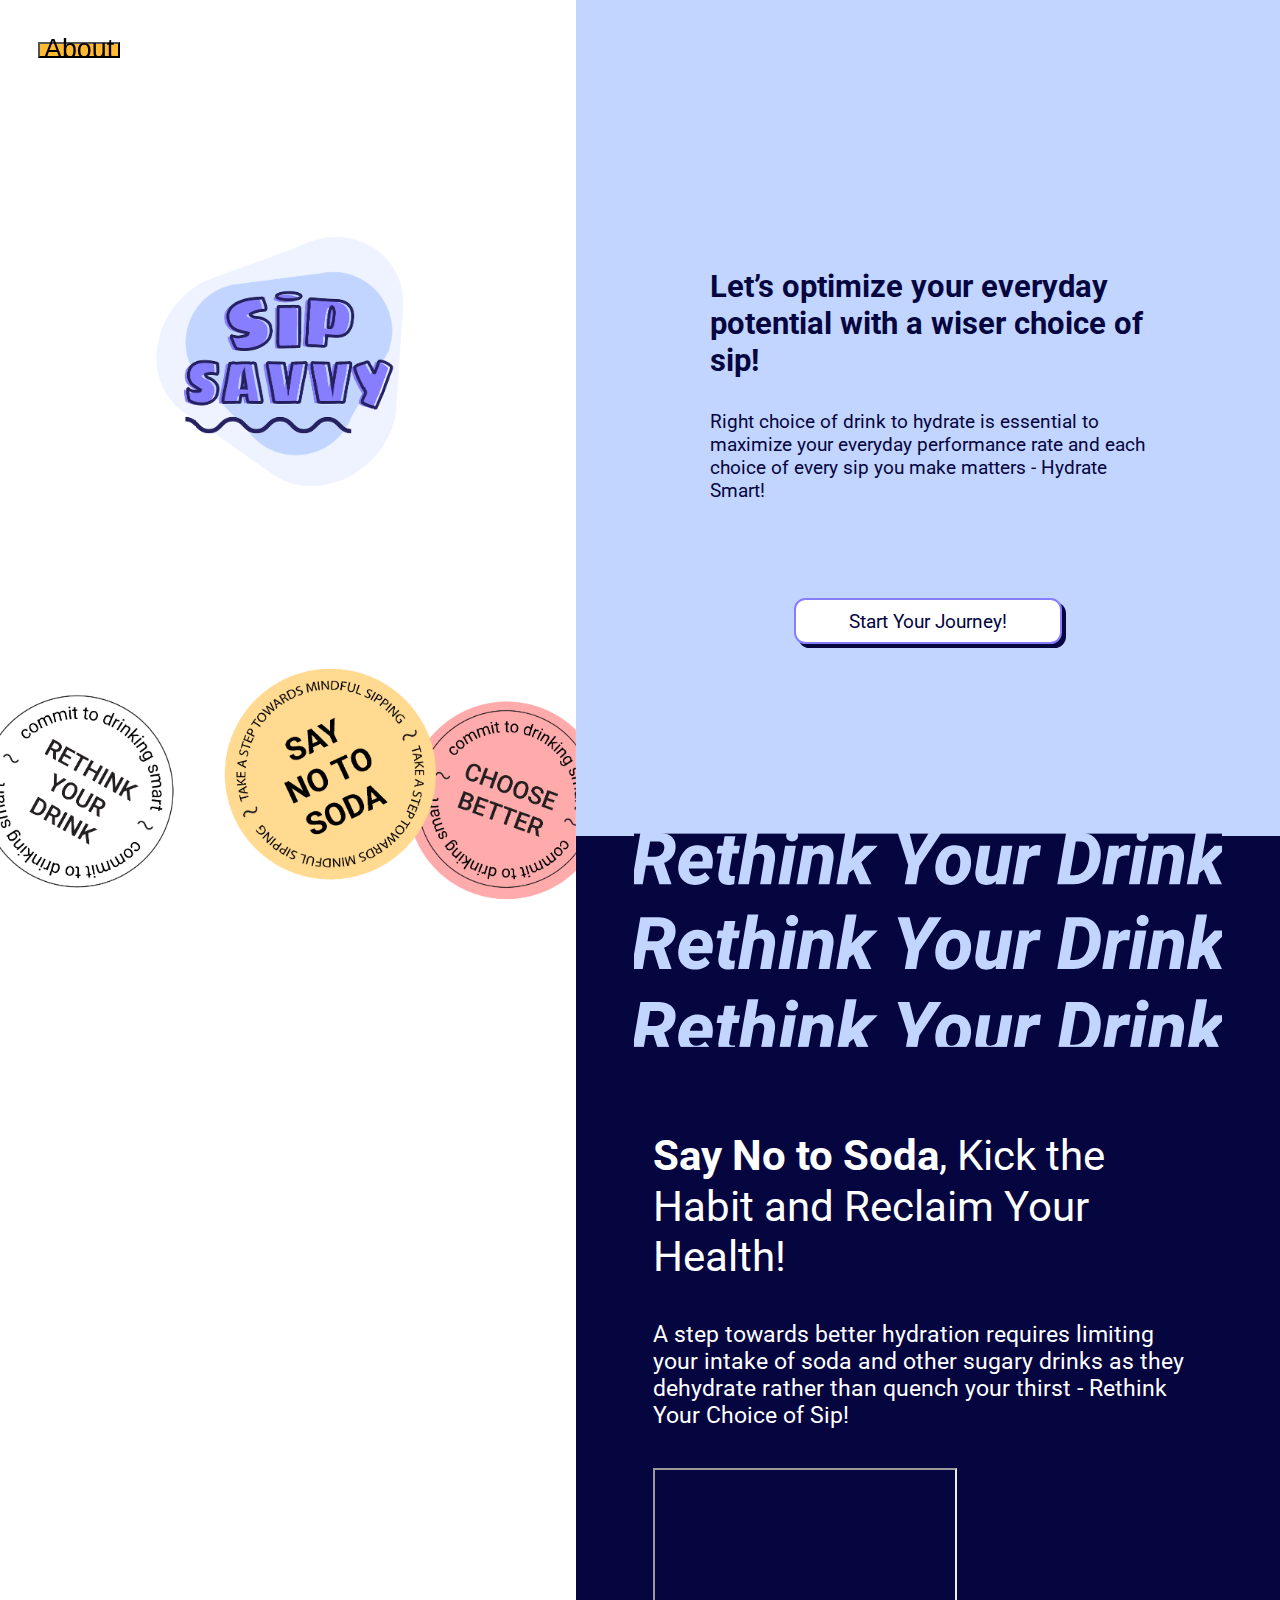
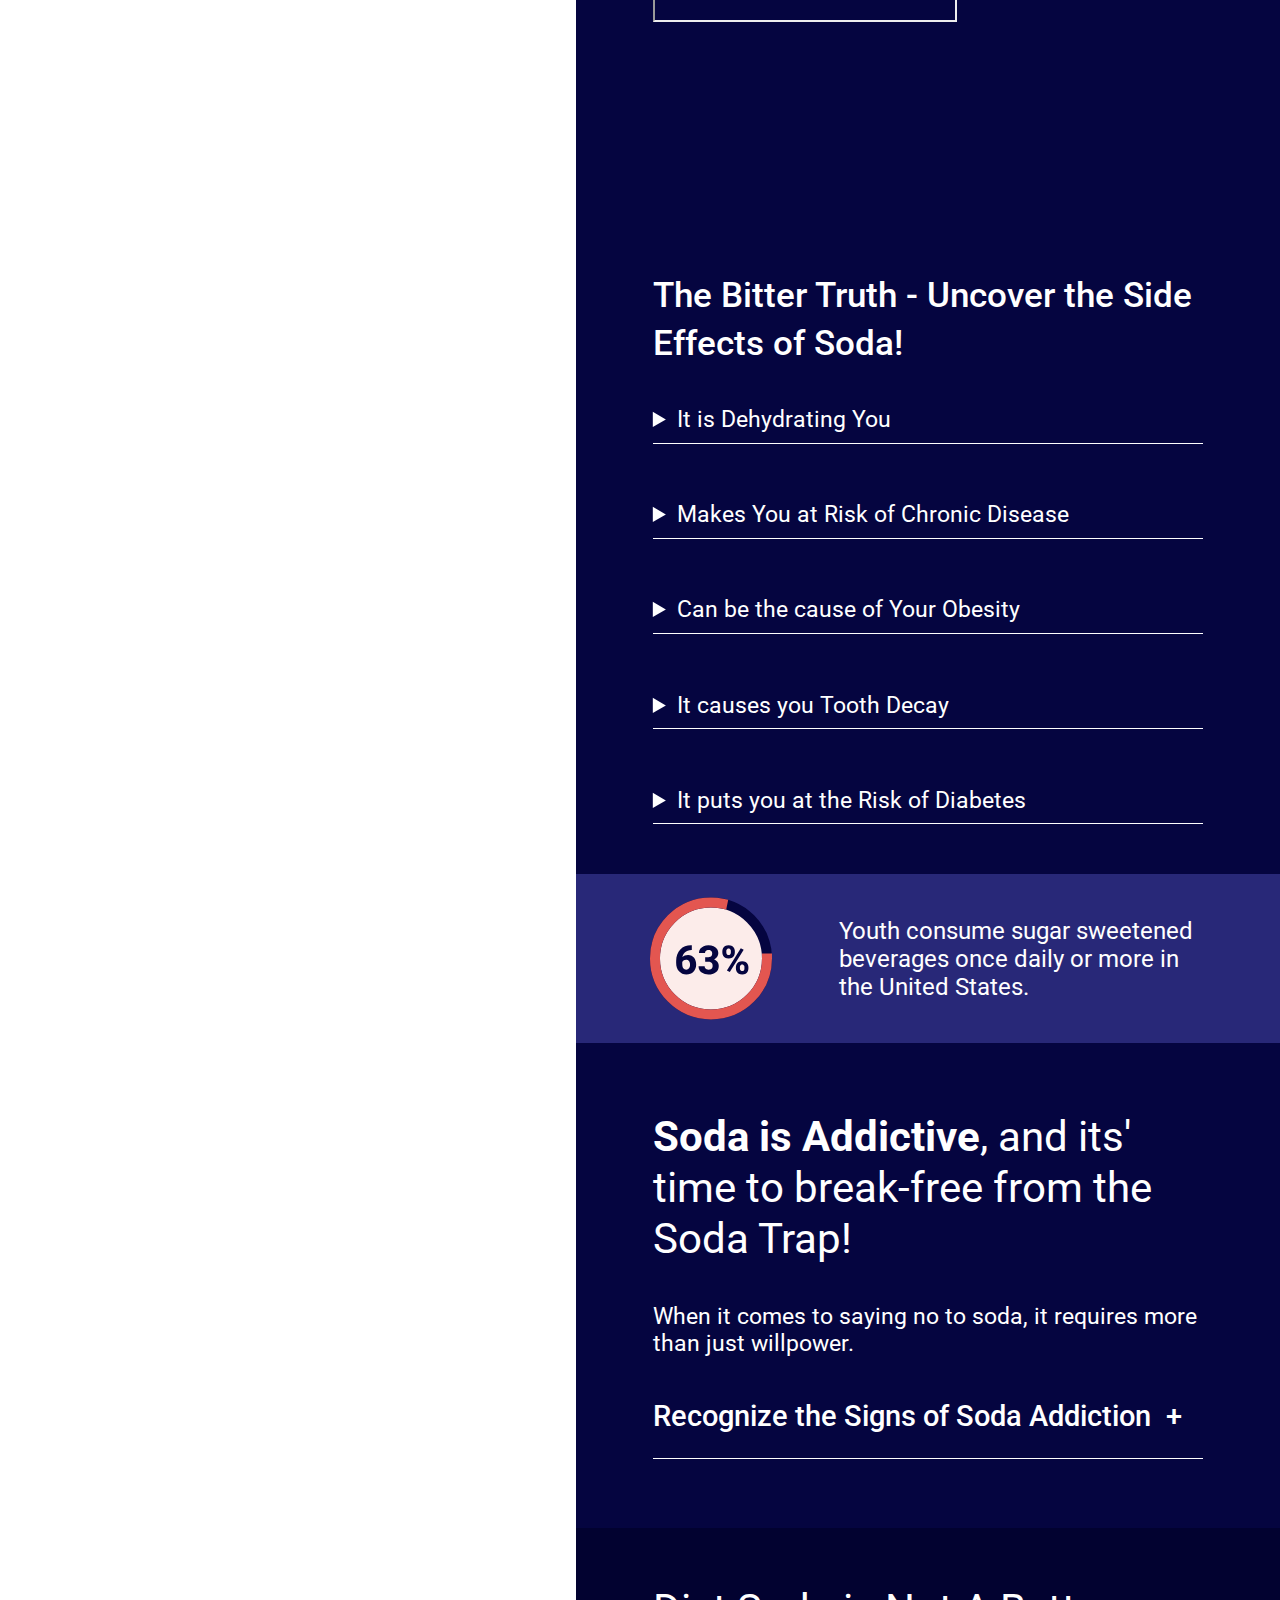
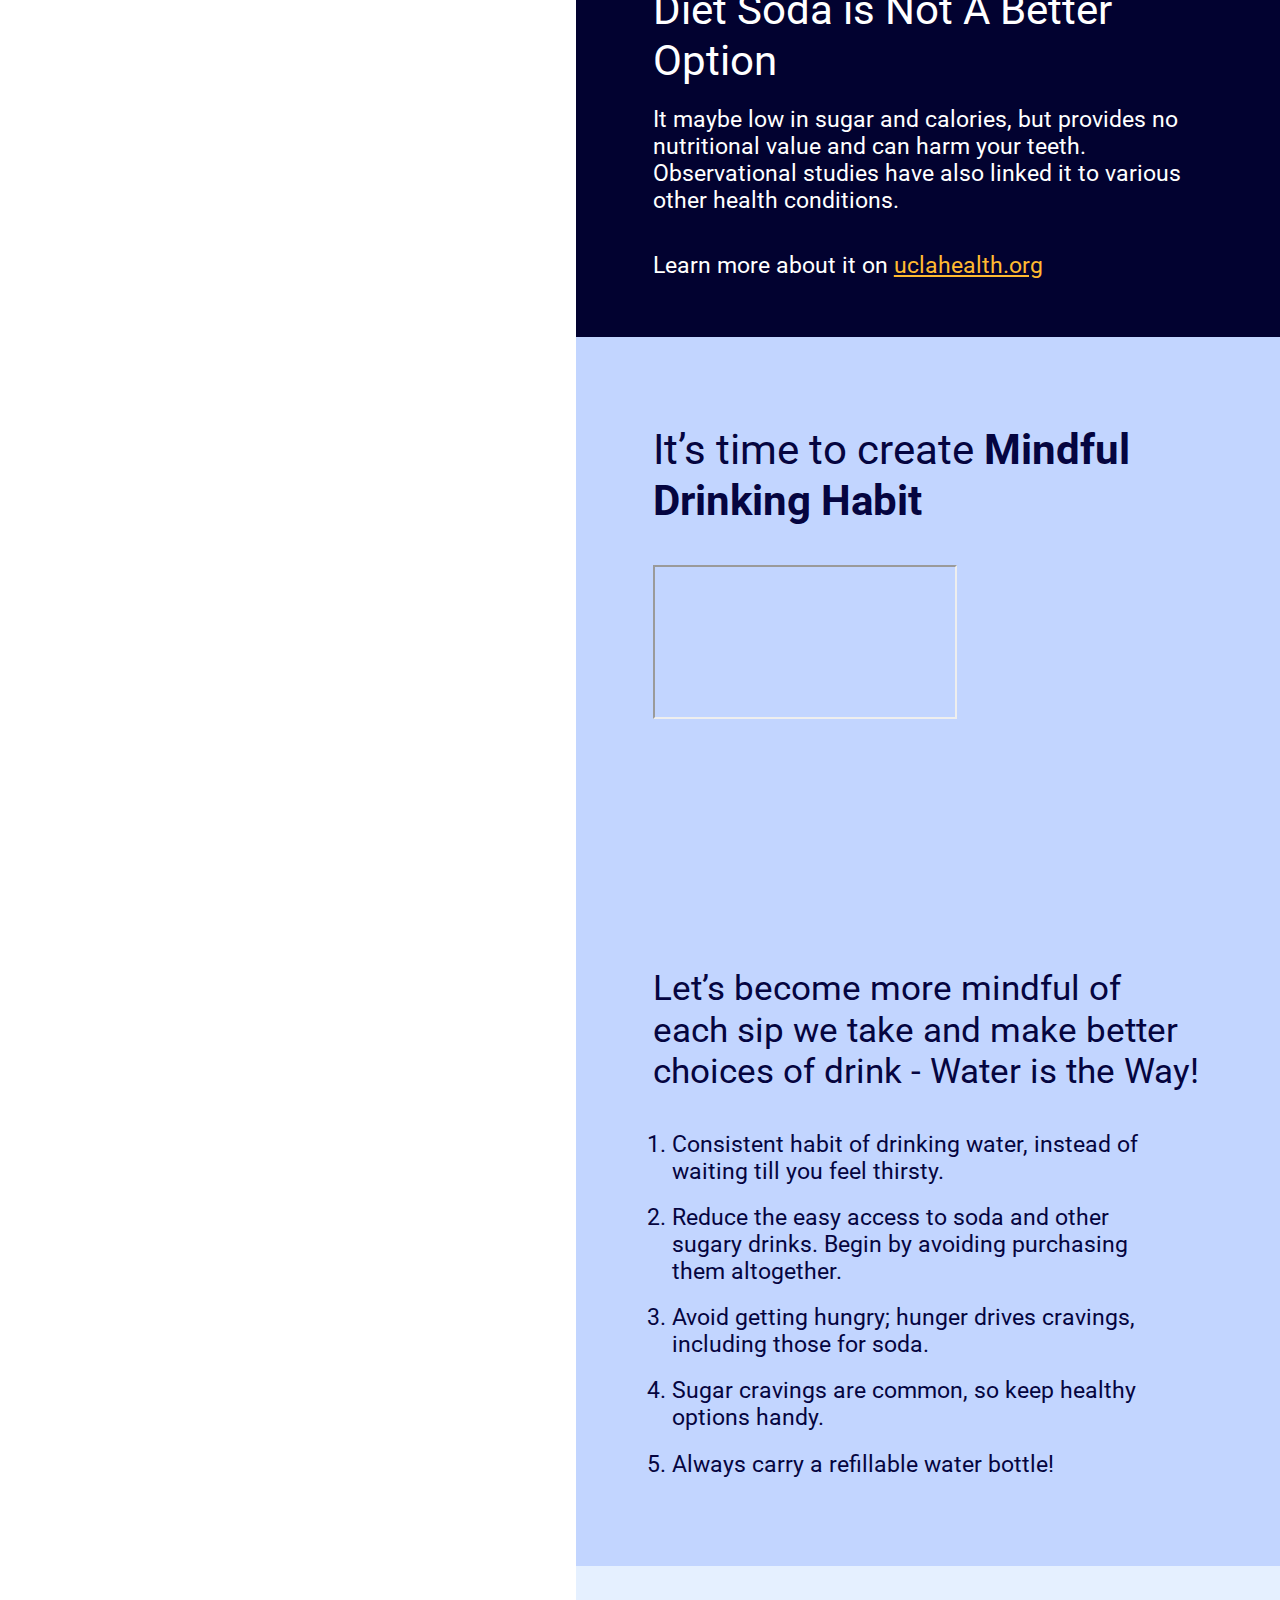
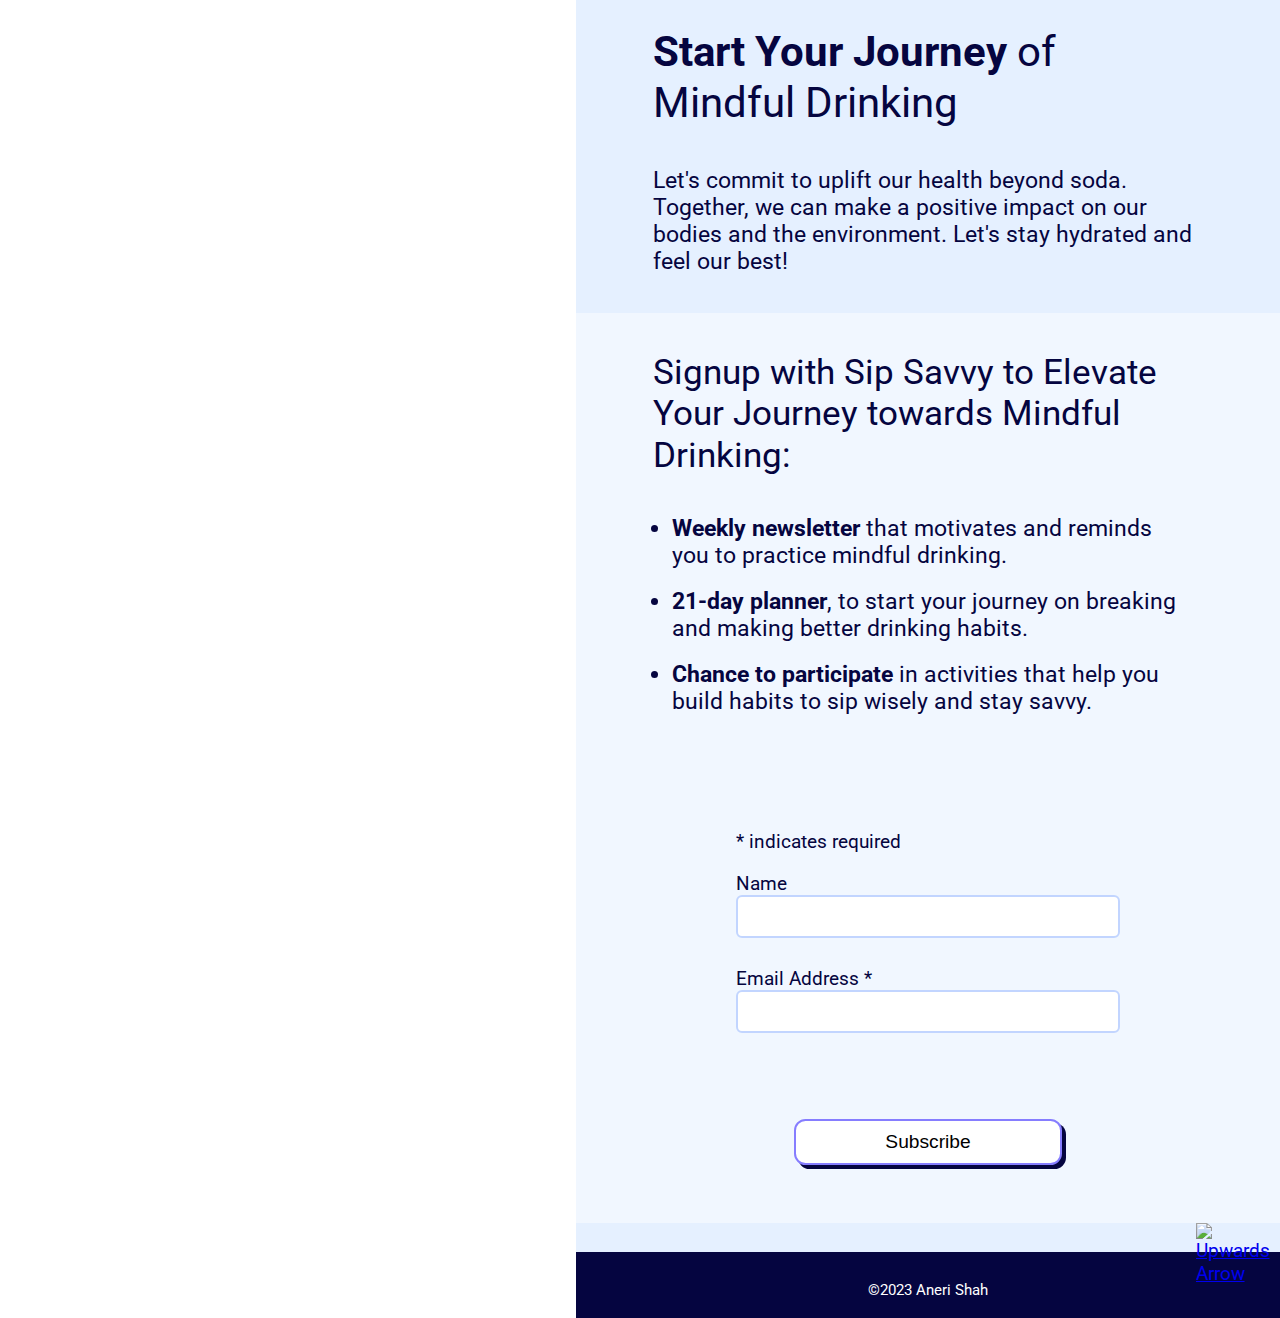
==== commit 85373e24: "29/9 - html valid" ====
--- a/index.html
+++ b/index.html
@@ -19,10 +19,10 @@
  <body>
 
     <header>
-        <div class="topbar">
+        <section class="topbar">
           <a href="#main" aria-label="Back to top" class="logomark"><img src="assets/logomark.png" alt="Sip Savvy"></a> 
-          <buttons class="popup-abt" onclick="openAbt()">About</button>
-          </div> 
+          <button class="popup-abt" onclick="openAbt()">About</button>
+        </section>
     </header>
 
 
@@ -47,12 +47,12 @@
     
           <section class="first">
 
-            <img src="assets/rethink drink.svg" class="rethink" alt="Rethink Your Drink"> 
+            <img src="assets/rethink drink.svg" class="rethink" alt="Rethink Your Drink">
   
             <h2><b>Say No to Soda</b>, Kick the Habit and Reclaim Your Health!</h2>
             <p>A step towards better hydration requires limiting your intake of soda and other sugary drinks as they dehydrate rather than quench your thirst - Rethink Your Choice of Sip!</p>
             <div class="video">
-              <iframe src="https://www.youtube.com/embed/YEWkzfLmgyc?si=3IVhPrmLBdNnPhB2" title="YouTube video player" frameborder="0" allow="accelerometer; autoplay; clipboard-write; encrypted-media; gyroscope; picture-in-picture; web-share" allowfullscreen="" width="100%" height="100%"></iframe>
+              <iframe src="https://www.youtube.com/embed/YEWkzfLmgyc?si=3IVhPrmLBdNnPhB2" title="YouTube video player" allow="accelerometer; autoplay; clipboard-write; encrypted-media; gyroscope; picture-in-picture; web-share" allowfullscreen=""></iframe>
             </div>
             
             <h3>The Bitter Truth - Uncover the Side Effects of Soda!</h3>
@@ -137,7 +137,7 @@
             <h2>It’s time to create <b>Mindful Drinking Habit</b></h2>
 
             <div class="video">
-              <iframe src="https://www.youtube.com/embed/0u4x84MtVJM?si=gp-SWDoIsZbnDQsu" title="YouTube video player" frameborder="0" allow="accelerometer; autoplay; clipboard-write; encrypted-media; gyroscope; picture-in-picture; web-share" allowfullscreen="" height="100%" width="100%"></iframe>
+              <iframe src="https://www.youtube.com/embed/0u4x84MtVJM?si=gp-SWDoIsZbnDQsu" title="YouTube video player" allow="accelerometer; autoplay; clipboard-write; encrypted-media; gyroscope; picture-in-picture; web-share" allowfullscreen=""></iframe>
             </div>
 
             <h3>Let’s become more mindful of each sip we take and make better choices of drink - Water is the Way!</h3>
@@ -193,16 +193,16 @@
                         <div class="clear foot">
                         <input type="submit" name="subscribe" id="mc-embedded-subscribe" class="button" value="Subscribe">
                         <!--
-                          <p style="margin: 0px auto;"><a href="http://eepurl.com/izjPBo" title="Mailchimp - email marketing made easy and fun"><span style="display: inline-block; background-color: transparent; border-top-left-radius: 4px; border-top-right-radius: 4px; border-bottom-right-radius: 4px; border-bottom-left-radius: 4px;"><img class="refferal_badge" src="https://digitalasset.intuit.com/render/content/dam/intuit/mc-fe/en_us/images/intuit-mc-rewards-text-dark.svg" alt="Intuit Mailchimp" style="width: 220px; height: 40px; display: flex; padding: 2px 0px; justify-content: center; align-items: center;">
+                          <p style="margin: 0px auto;"><a href="http://eepurl.com/izjPBo" title="Mailchimp - email marketing made easy and fun"><span style="display: inline-block; background-color: transparent; border-top-left-radius: 4px; border-top-right-radius: 4px; border-bottom-right-radius: 4px; border-bottom-left-radius: 4px;"><img class="refferal_badge" src="https://digitalasset.intuit.com/render/content/dam/intuit/mc-fe/en_us/images/intuit-mc-rewards-text-dark.svg" alt="Intuit Mailchimp" style="width: 220px; height: 40px; display: flex; padding: 2px 0px; justify-content: center; align-items: center;"></span></a></p>
                         -->
-                        </span></a></p>
                       </div>
-                     </div>
-                     </div>
+                    </div>
                     </form>
                   </div>
                  <script type="text/javascript" src="//s3.amazonaws.com/downloads.mailchimp.com/js/mc-validate.js"></script><script type="text/javascript">(function($) {window.fnames = new Array(); window.ftypes = new Array();fnames[1]='NAME';ftypes[1]='text';fnames[0]='EMAIL';ftypes[0]='email';}(jQuery));var $mcj = jQuery.noConflict(true);</script></div>
                </section>
+              
+              </section>
 
               <!--
                 <section id="form">
@@ -222,7 +222,6 @@
               -->
               
         </article>
-
       </div>
 
       <article id="abt">
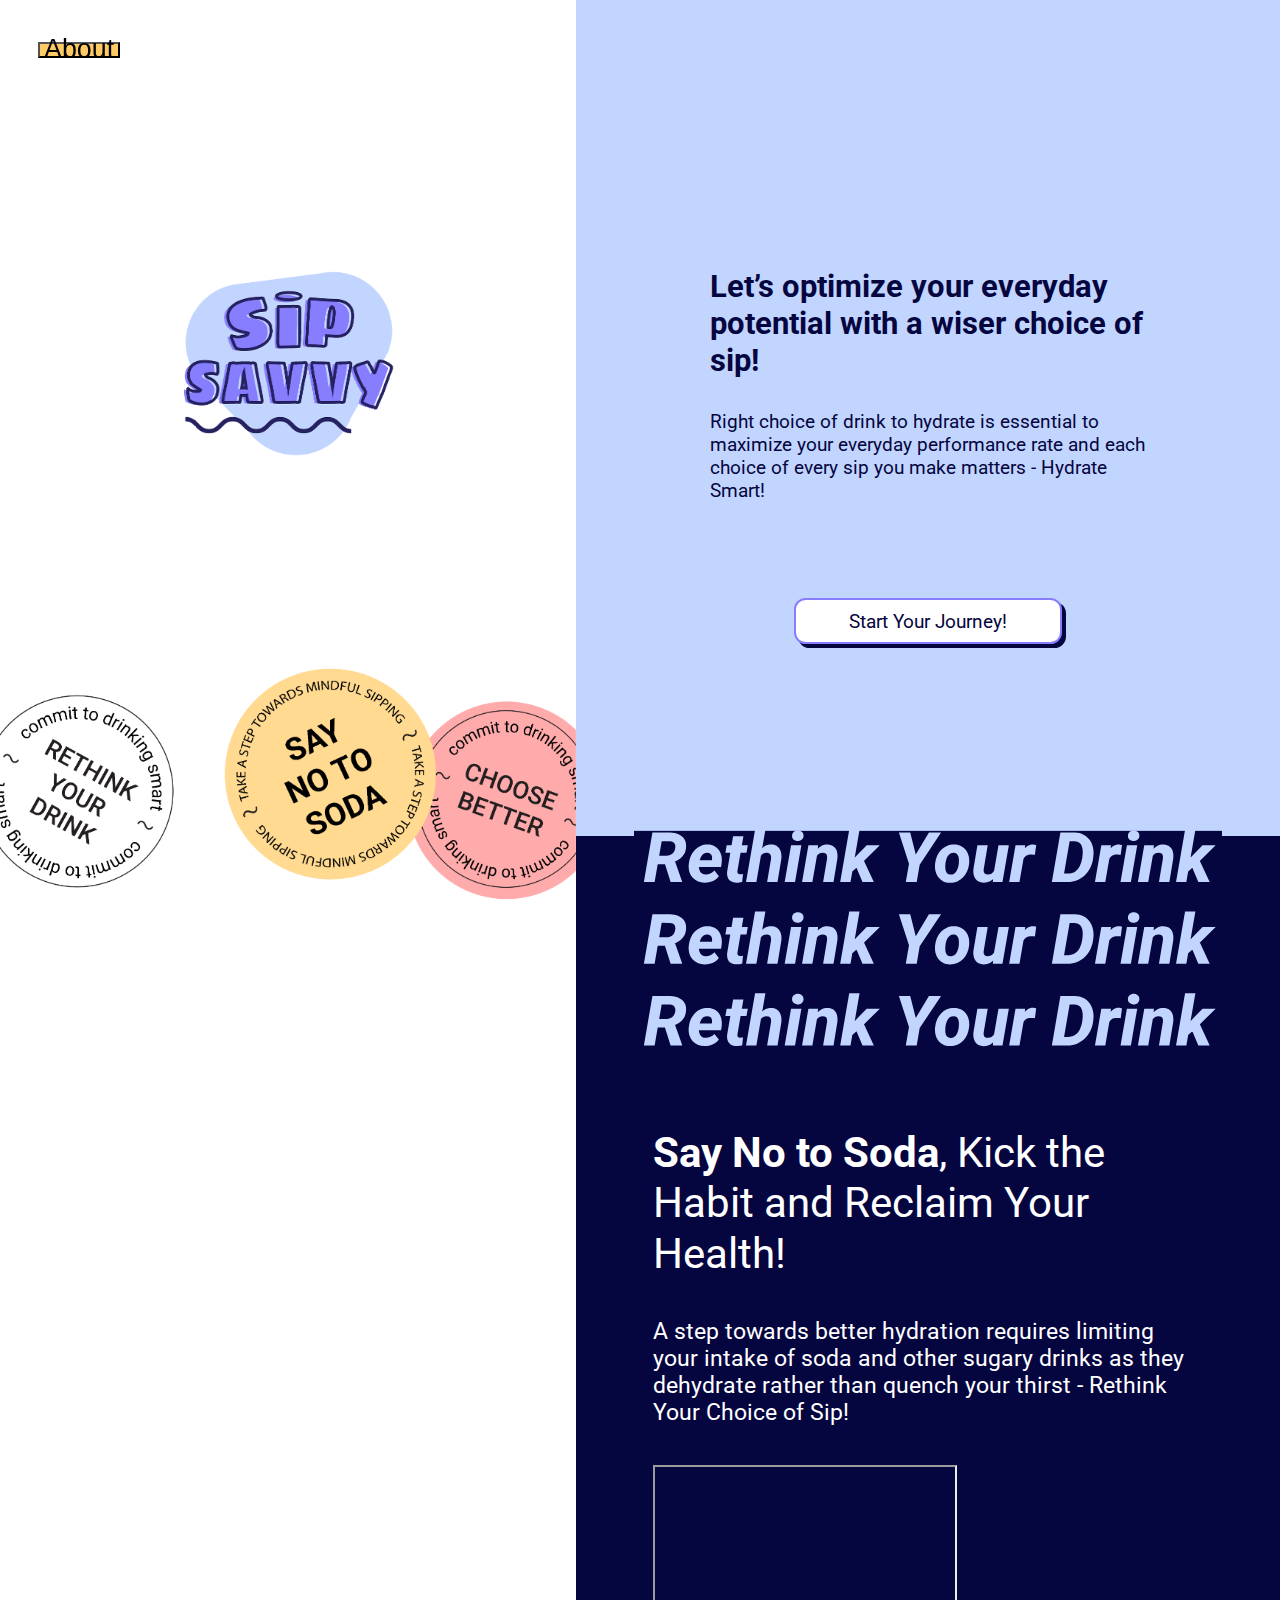
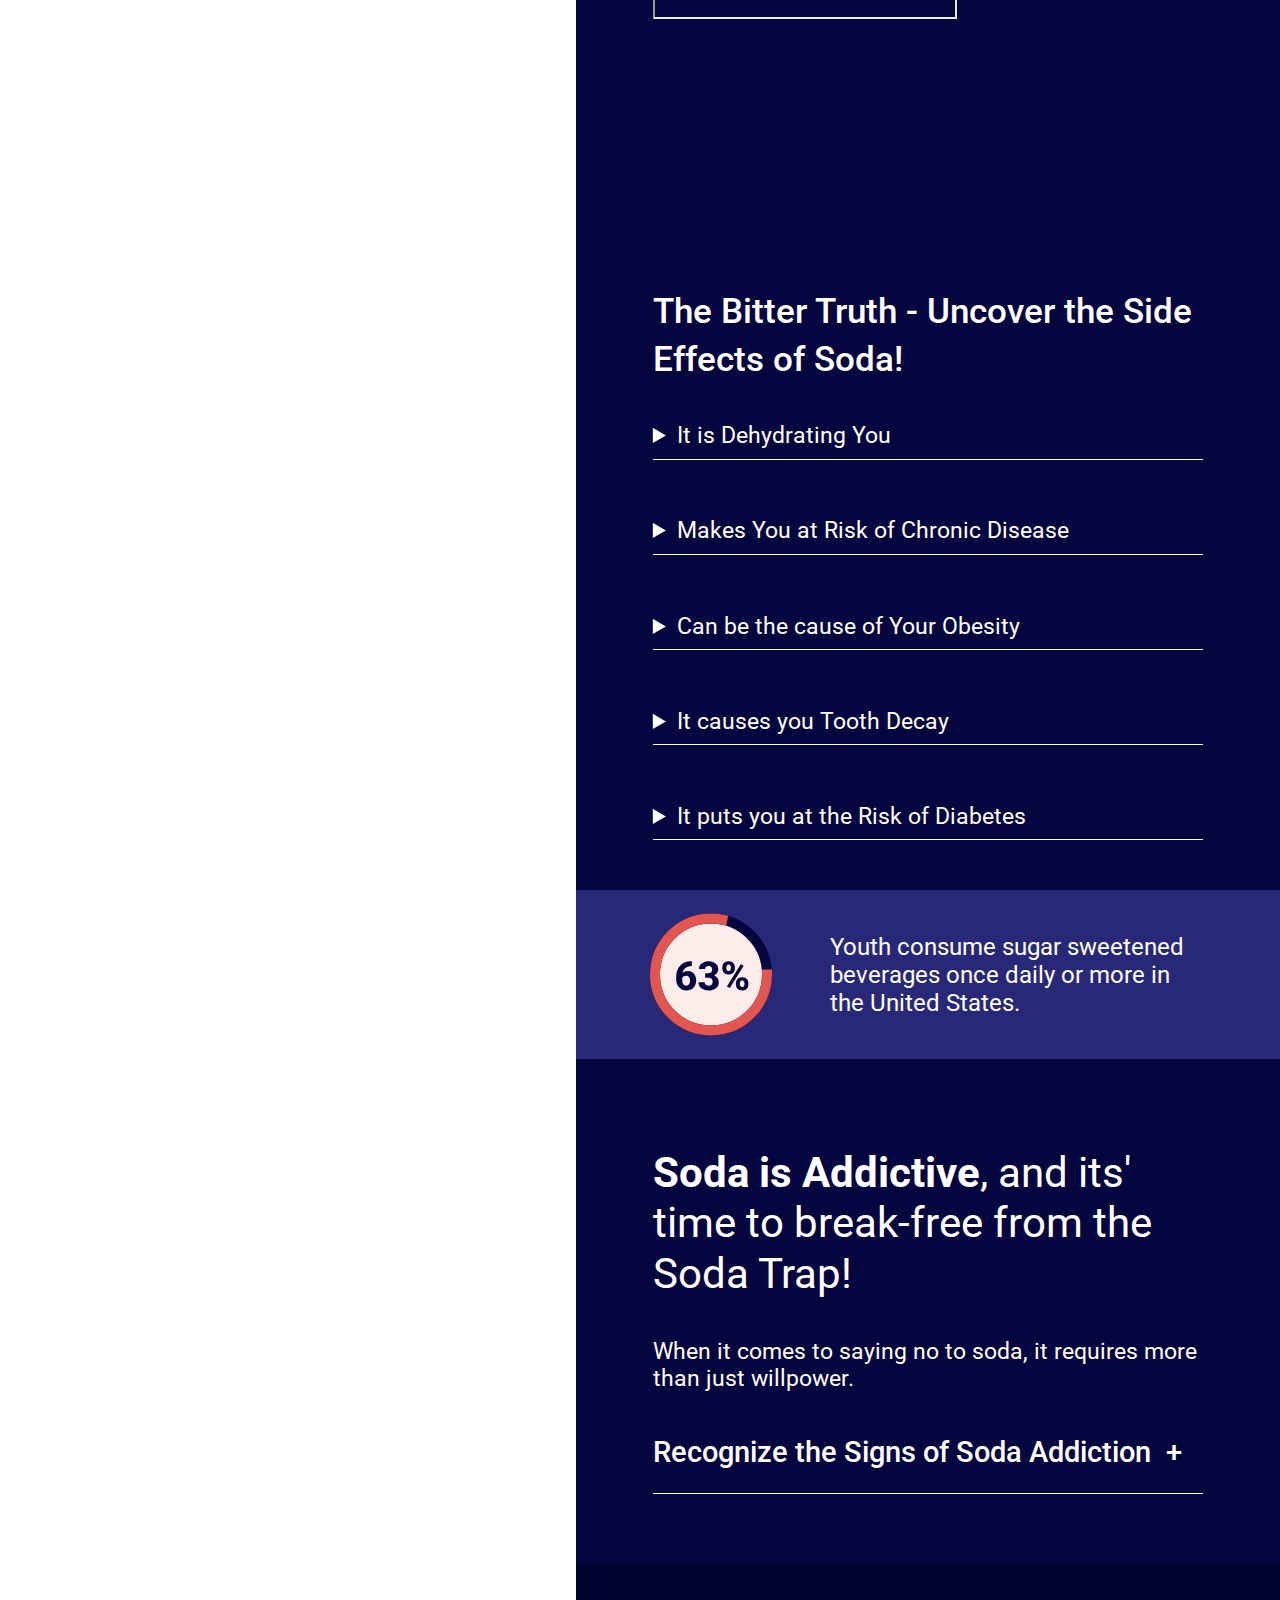
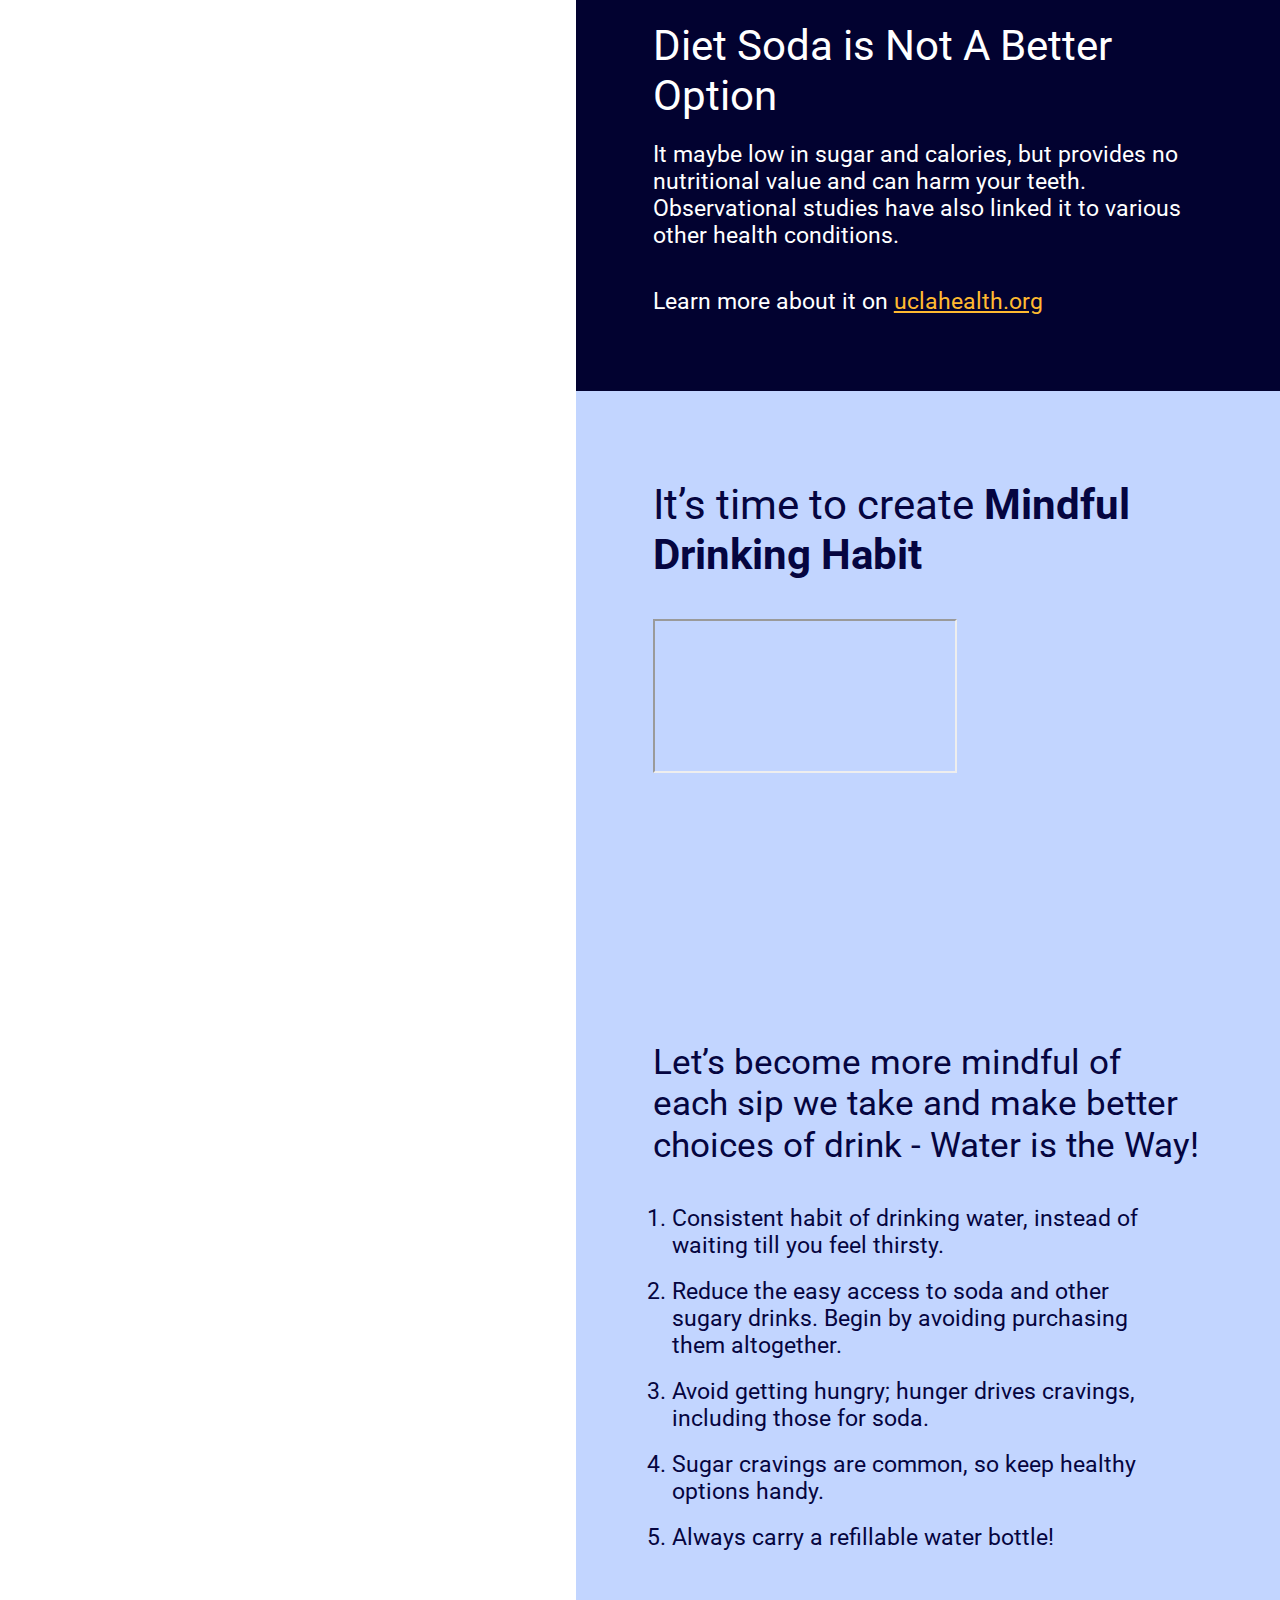
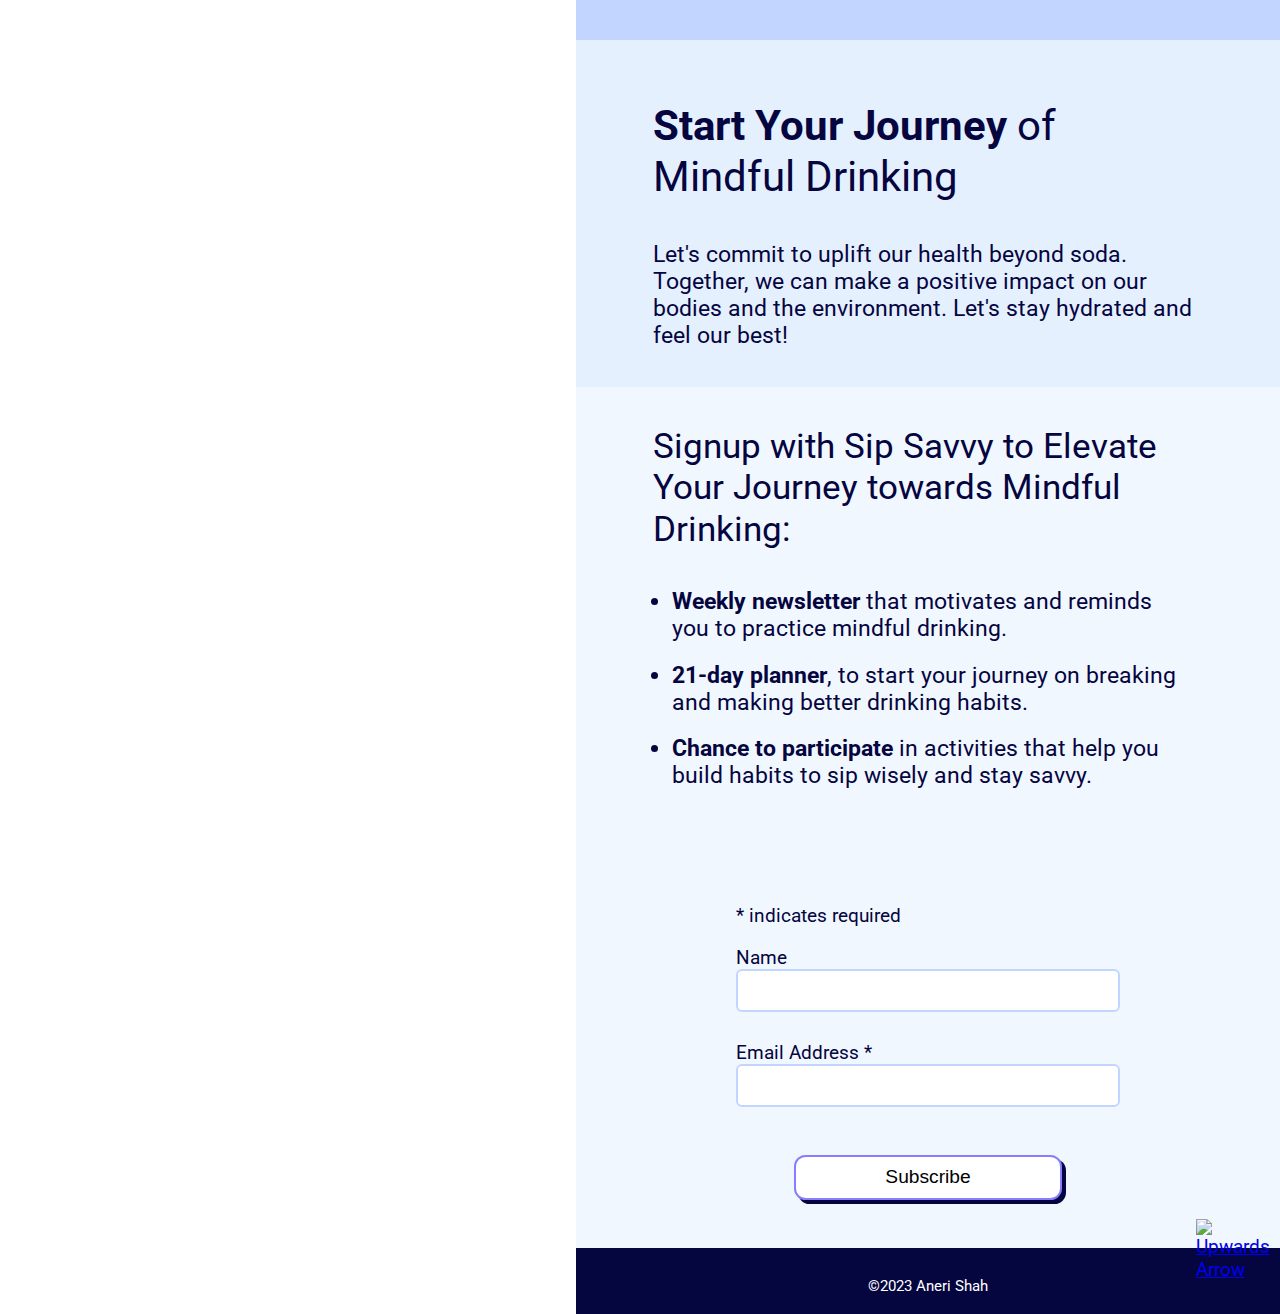
==== commit b969b61c: "29/9 - html error resolved" ====
--- a/index.html
+++ b/index.html
@@ -47,7 +47,7 @@
     
           <section class="first">
 
-            <img src="assets/rethink drink.svg" class="rethink" alt="Rethink Your Drink">
+            <img src="assets/rethinkdrink.svg" class="rethink" alt="Rethink Your Drink">
   
             <h2><b>Say No to Soda</b>, Kick the Habit and Reclaim Your Health!</h2>
             <p>A step towards better hydration requires limiting your intake of soda and other sugary drinks as they dehydrate rather than quench your thirst - Rethink Your Choice of Sip!</p>
@@ -166,63 +166,60 @@
 
               <section id="form">
                  <div id="mc_embed_shell">
-                  <!---
-                   <link href="//cdn-images.mailchimp.com/embedcode/classic-061523.css" rel="stylesheet" type="text/css">
-                   <style type="text/css">
-                    #mc_embed_signup{background:#fff; false;clear:left; font:14px Helvetica,Arial,sans-serif; width: 600px;}
-                    /* Add your own Mailchimp form style overrides in your site stylesheet or in this style block.
+                    <!---
+                     <link href="//cdn-images.mailchimp.com/embedcode/classic-061523.css" rel="stylesheet" type="text/css">
+                     <style type="text/css">
+                      #mc_embed_signup{background:#fff; false;clear:left; font:14px Helvetica,Arial,sans-serif; width: 600px;}
+                      /* Add your own Mailchimp form style overrides in your site stylesheet or in this style block.
                        We recommend moving this block and the preceding CSS link to the HEAD of your HTML file. */
-                   </style>
-                   -->
+                     </style>
+                     -->
                    <div id="mc_embed_signup">
-                    <form action="https://github.us8.list-manage.com/subscribe/post?u=5886d6d4548997edf224484fd&amp;id=a096d61815&amp;f_id=002e6ee0f0" method="post" id="mc-embedded-subscribe-form" name="mc-embedded-subscribe-form" class="validate" target="_blank">
-                      <div id="mc_embed_signup_scroll">
-                        <div class="indicates-required"><span class="asterisk">*</span> indicates required</div>
-                        <div class="mc-field-group"><label for="mce-NAME">Name </label><input type="text" name="NAME" class=" text" id="mce-NAME" value=""></div>
-                        <div class="mc-field-group"><label for="mce-EMAIL">Email Address <span class="asterisk">*</span></label>
+                     <form action="https://github.us8.list-manage.com/subscribe/post?u=5886d6d4548997edf224484fd&amp;id=a096d61815&amp;f_id=002e6ee0f0" method="post" id="mc-embedded-subscribe-form" name="mc-embedded-subscribe-form" class="validate" target="_blank">
+                        <div id="mc_embed_signup_scroll">
+                          <div class="indicates-required"><span class="asterisk">*</span> indicates required</div>
+                          <div class="mc-field-group"><label for="mce-NAME">Name </label><input type="text" name="NAME" class=" text" id="mce-NAME" value=""></div>
+                          <div class="mc-field-group"><label for="mce-EMAIL">Email Address <span class="asterisk">*</span></label>
                           <input type="email" name="EMAIL" class="required email" id="mce-EMAIL" required="" value=""></div>
-                        <div id="mce-responses" class="clear foot">
-                        <div class="response" id="mce-error-response" style="display: none;"></div>
-                        <div class="response" id="mce-success-response" style="display: none;"></div>
-                      </div>
-                      <div aria-hidden="true" style="position: absolute; left: -5000px;">
-                        /* real people should not fill this in and expect good things - do not remove this or risk form bot signups */
-                        <input type="text" name="b_5886d6d4548997edf224484fd_a096d61815" tabindex="-1" value="">
-                      </div>
-                      <div class="optionalParent">
-                        <div class="clear foot">
-                        <input type="submit" name="subscribe" id="mc-embedded-subscribe" class="button" value="Subscribe">
-                        <!--
-                          <p style="margin: 0px auto;"><a href="http://eepurl.com/izjPBo" title="Mailchimp - email marketing made easy and fun"><span style="display: inline-block; background-color: transparent; border-top-left-radius: 4px; border-top-right-radius: 4px; border-bottom-right-radius: 4px; border-bottom-left-radius: 4px;"><img class="refferal_badge" src="https://digitalasset.intuit.com/render/content/dam/intuit/mc-fe/en_us/images/intuit-mc-rewards-text-dark.svg" alt="Intuit Mailchimp" style="width: 220px; height: 40px; display: flex; padding: 2px 0px; justify-content: center; align-items: center;"></span></a></p>
-                        -->
-                      </div>
-                    </div>
-                    </form>
-                  </div>
-                 <script type="text/javascript" src="//s3.amazonaws.com/downloads.mailchimp.com/js/mc-validate.js"></script><script type="text/javascript">(function($) {window.fnames = new Array(); window.ftypes = new Array();fnames[1]='NAME';ftypes[1]='text';fnames[0]='EMAIL';ftypes[0]='email';}(jQuery));var $mcj = jQuery.noConflict(true);</script></div>
+                          <div id="mce-responses" class="clear foot">
+                            <div class="response" id="mce-error-response" style="display: none;"></div>
+                            <div class="response" id="mce-success-response" style="display: none;"></div>
+                          </div>
+                          <div aria-hidden="true" style="position: absolute; left: -5000px;">
+                             /* real people should not fill this in and expect good things - do not remove this or risk form bot signups */
+                            <input type="text" name="b_5886d6d4548997edf224484fd_a096d61815" tabindex="-1" value="">
+                          </div>
+                          <div class="optionalParent">
+                            <div class="clear foot">
+                              <input type="submit" name="subscribe" id="mc-embedded-subscribe" class="button" value="Subscribe">
+                              <!--
+                              <p style="margin: 0px auto;"><a href="http://eepurl.com/izjPBo" title="Mailchimp - email marketing made easy and fun"><span style="display: inline-block; background-color: transparent; border-top-left-radius: 4px; border-top-right-radius: 4px; border-bottom-right-radius: 4px; border-bottom-left-radius: 4px;"><img class="refferal_badge" src="https://digitalasset.intuit.com/render/content/dam/intuit/mc-fe/en_us/images/intuit-mc-rewards-text-dark.svg" alt="Intuit Mailchimp" style="width: 220px; height: 40px; display: flex; padding: 2px 0px; justify-content: center; align-items: center;"></span></a></p>
+                              -->
+                            </div>
+                          </div>
+                        </div>
+                      </form>
+                   </div>
+                   <script type="text/javascript" src="//s3.amazonaws.com/downloads.mailchimp.com/js/mc-validate.js"></script><script type="text/javascript">(function($) {window.fnames = new Array(); window.ftypes = new Array();fnames[1]='NAME';ftypes[1]='text';fnames[0]='EMAIL';ftypes[0]='email';}(jQuery));var $mcj = jQuery.noConflict(true);</script></div>
                </section>
-              
-              </section>
-
-              <!--
-                <section id="form">
-                <form action="process_form.php" method="POST">
-                  <div class="form">
+                <!--
+                 <section id="form">
+                 <form action="process_form.php" method="POST">
+                   <div class="form">
                     <label for="name">Name:</label>
                     <input type="text" id="name" name="name" required>
-                  </div>
-                  <div class="form">
-                    <label for="email">Email:</label>
-                    <input type="email" id="email" name="email" required>
-                  </div>
-                  <input type="submit" value="Start Your Journey!">
-                </form>
-              </section>
-            </section>
-              -->
-              
-        </article>
-      </div>
+                   </div>
+                   <div class="form">
+                     <label for="email">Email:</label>
+                     <input type="email" id="email" name="email" required>
+                   </div>
+                   <input type="submit" value="Start Your Journey!">
+                 </form>
+                 </section>
+                 -->
+          </section> 
+        </div>
+      </article>
 
       <article id="abt">
         <div class="popup-box">
--- a/styles.css
+++ b/styles.css
@@ -64,7 +64,7 @@
 .topbar{
     /*width: 50%;*/
     margin: 0 auto;
-    padding: 1rem 1.6rem 1rem 1.6rem;
+    padding: 1rem 1.5rem 1rem 1.5rem;
 
     list-style-type: none;
     display: flex;
@@ -81,14 +81,14 @@
     width: 14%;
 }
 .logomark:hover{
-    width: 15%;
+    opacity: 80%;
 }
 .logomark:focus{
     border: #020230;
 }
 
 .popup-abt{
-    background: var(--yellow, #FFBA30);
+    background:#feca63;
     font-size: 1.2rem;
 
     display: inline-flex;
@@ -118,7 +118,7 @@
 }
 
 .popup-box {
-    background:#FFBA30;
+    background:#feca63;
     text-align:left;
     margin: 4rem 2rem 9rem 2rem;
     padding: 1rem 1rem 2rem 1rem;
@@ -145,7 +145,7 @@
     font-size: 1.5rem;
     text-decoration:none;
     color:#050540;
-    background-color: #FFBA30;
+    background-color: #feca63;
     box-shadow:0px 2px 16px rgba(0,0,0,0.5);
     border-radius: 5rem;
     border: none;
@@ -219,7 +219,7 @@
 }
 a.btn:focus{
     outline: none;
-    background-color: #867DFF;
+    background-color: #b3aefa;
 }
 a.btn:active{
     box-shadow: none;
@@ -254,7 +254,7 @@
 /*styling video ----- */
 .video{
     width: 100%;
-    height: 13rem;
+    height: 14rem;
     margin: 1rem auto;
 }
 
@@ -276,7 +276,7 @@
     transition: transform 0.2s ease;
 }
 .first details > summary:focus{
-    font-style: bold;
+    border: #e5f0ff;
 } 
 
 /* stats info styling */
@@ -383,6 +383,7 @@
 .container input:checked ~ .checkmark {
     background-color: #FFBA30;
     border: #F1F7FF;
+    border-width: 0.5rem;
 }
 .checkmark:after {
     content: "";
@@ -507,8 +508,10 @@
 }
 
 /* styling form and labels */
+
 form {
     margin: 0 auto;
+    width: 100%;
     
     display: flex;
     flex-direction: column;
@@ -517,16 +520,6 @@
     align-items: center;
 }
 
-.form {
-    display: inline-flex;
-    flex-direction: column;
-    align-items: flex-start;
-    gap: 0.5px;
-    width: 100%;
-    padding: 0rem 1.6rem 0rem 1.6rem;
-
-    font-style: bold;
-}
 
 input[type="text"],
 input[type="email"] {
@@ -544,8 +537,8 @@
     box-shadow: 4px 4px 0px 0px #050540; 
 
     width: 14rem;
-    padding: 10px;
-    margin: 3rem;
+    padding: 0.5rem;
+    margin: 1rem 3rem;
 
     cursor: pointer;
 }
@@ -559,7 +552,7 @@
 }
 input[type="submit"]:focus {
     outline: none;
-    background-color: #867DFF;
+    background-color: #a9a3fb;
 }
 input[type="submit"]:active {
     box-shadow: none;
@@ -616,7 +609,7 @@
 
 
   header, main, footer{
-    max-width: 90rem;
+    max-width: 100%;
   }
 
   html{
@@ -651,14 +644,19 @@
     width: 9%;
   }
   .popup-box{
-    margin: 4rem 6rem 8rem 6rem;
+    margin: 6rem 6rem 12rem 6rem;
   }
   .popup-abt{
     font-size: 1.4rem;
   }
 
+.closebtn{
+    top: 65px;
+    right: 65px;
+}
+
   .logo{
-    padding: 6rem;
+    padding: 4rem 8rem 6rem 8rem;
   }
   
   .stickers{
@@ -669,7 +667,7 @@
   .hook{
     border-radius: 4rem 4rem 0rem 0rem;
     margin-top: 0rem;
-    padding: 2rem 0rem 2rem 0rem;
+    padding: 1rem 0rem 2rem 0rem;
   }
 
   .first h2{
@@ -686,6 +684,7 @@
   .first details > summary{
     margin-right: 4rem;
     margin-left: 4rem;
+    margin-bottom: 2rem;
   }
 
   .stats img{
@@ -693,12 +692,20 @@
   }
 
   .stats{
-    padding: 2rem 4rem 2rem 3rem;
-    gap: 3.5rem;
+    padding: 2rem 5rem 2rem 3rem;
+    gap: 3rem;
+  }
+
+  .second h2{
+    padding-top: 3rem;
   }
   .second details {
     padding-left: 4rem;
     padding-right: 4rem;
+    padding-bottom: 2rem;
+  }
+  .diet{
+    padding-bottom: 3rem;
   }
 
   .third h2{
@@ -706,7 +713,7 @@
     padding-bottom: 2rem;
   }
   .third ol{
-    padding: 2rem 4rem;
+    padding: 2rem 4rem 2rem 4.4rem;
   }
 
   .stickers2{
@@ -716,8 +723,9 @@
   .final ul{
     padding: 1rem 4rem;
   }
-  .form{
-    padding: 1rem 4rem;
+  form{
+    padding: 0rem 8rem;
+    margin-top: 0rem;
   }
   input[type="submit"] {
     font-size: 1rem;
@@ -745,11 +753,6 @@
 ------------------------------------------------       --------------------------------------------- */
 
 @media screen and (min-width: 70rem) {
-
-
-    header, main, footer{
-      max-width: 90rem;
-    }
   
     html{
       font-size: 1.2rem;
@@ -864,7 +867,7 @@
  .video{
     padding: 0rem 4rem;
     width: 100%;
-    height: 18rem;
+    height: 19rem;
  }
 
 .first details > summary{
@@ -917,7 +920,7 @@
     padding: 2rem 4rem;
 }
 
-.form{
+form{
     padding: 0rem 8rem;
 }
 input[type="submit"]{
@@ -927,7 +930,7 @@
 footer{
     width: 55%;
     float: right;
-    background-color: #e5f0ff;
+    background-color: #F1F7FF;
 }
 .btt img{
     width: 55%;
@@ -949,11 +952,6 @@
 
 @media screen and (min-width: 120rem) {
 
-
-    /*header, main, footer{
-      max-width: 90rem;
-    }*/
-  
     html{
       font-size: 1.4rem;
       line-height: normal;
@@ -998,12 +996,8 @@
     float: left;
   }
   .topbar{
-    justify-content: flex-start;
+    justify-content: flex-end;
     padding: 3rem;
-  }
-  .logomark{
-    width: 0%;
-    visibility: hidden;
   }
 
   .popup-abt{
@@ -1012,7 +1006,7 @@
 
   #abt{
     width: 60%;
-    float: left;
+    float: right;
     height: 100%;
   }
 
@@ -1066,86 +1060,87 @@
  .video{
     padding: 0rem 6rem;
     width: 100%;
-    height: 20rem;
- }
-
-.first details > summary{
+    height: 21rem;
+ }
+
+ .first details > summary{
     margin: 3rem 6rem 1rem 6rem;
-}
-.first p{
+  }
+  .first p{
     padding-top: 2rem;
-}
-
-.stats img{
+ }
+
+ .stats img{
     width: 50%;
-}
-.stats{
+ }
+ .stats{
     padding: 1.4rem 6rem 1.5rem 5.4rem;
     margin: 0rem auto;
-}
-
-.second details{
+ }
+
+ .second details{
     padding: 3rem 6rem;
-}
-.second summary{
+ }
+ .second summary{
     border-bottom: 1.5px solid #ffffff;
-}
-.diet p{
+ }
+ .diet p{
     padding-top: 2rem;
-}
-
-.third{
+ }
+
+ .third{
     border-radius: 0rem;
-}
-.third h2{
+ }
+ .third h2{
     padding-bottom: 2rem;
-}
-.third ol{
+ }
+ .third ol{
     padding: 2.5rem 6rem;
-}
-.stickers2{
+ }
+ .stickers2{
     visibility: hidden;
-    margin-top: -18rem;
-}
-
-.final{
+    margin-top: -6rem; 
+ }
+
+ .final{
     background-color: #e5f0ff;
-    margin-top: -4rem;
-}
-.final h2{
+    margin-top: -7rem;
+ }
+ .final h2{
     padding-top: 6rem;
-}
-.final ul{
+ }
+ .final ul{
     padding: 2rem 4rem;
-}
-
-.form{
+ }
+
+ form{
     padding: 0rem 10rem;
-}
-input[type="submit"]{
+    margin-top: 0rem;
+ }
+ input[type="submit"]{
     font-size: 1rem;
-}
-
-footer{
+ }
+
+ footer{
     width: 60%;
     float: right;
-    background-color: #e5f0ff;
-}
-.btt img{
+    background-color: #F1F7FF;
+ }
+ .btt img{
     width: 55%;
-}
-.btt{
+ }
+ .btt{
     padding-right: 0rem;
-}
-.credits p{
+ }
+ .credits p{
     padding: 1rem 0rem 0rem 0rem;
     font-size: 1rem;
-}
-
-}
-
-
-
-
-
-
+ }
+
+}
+
+
+
+
+
+
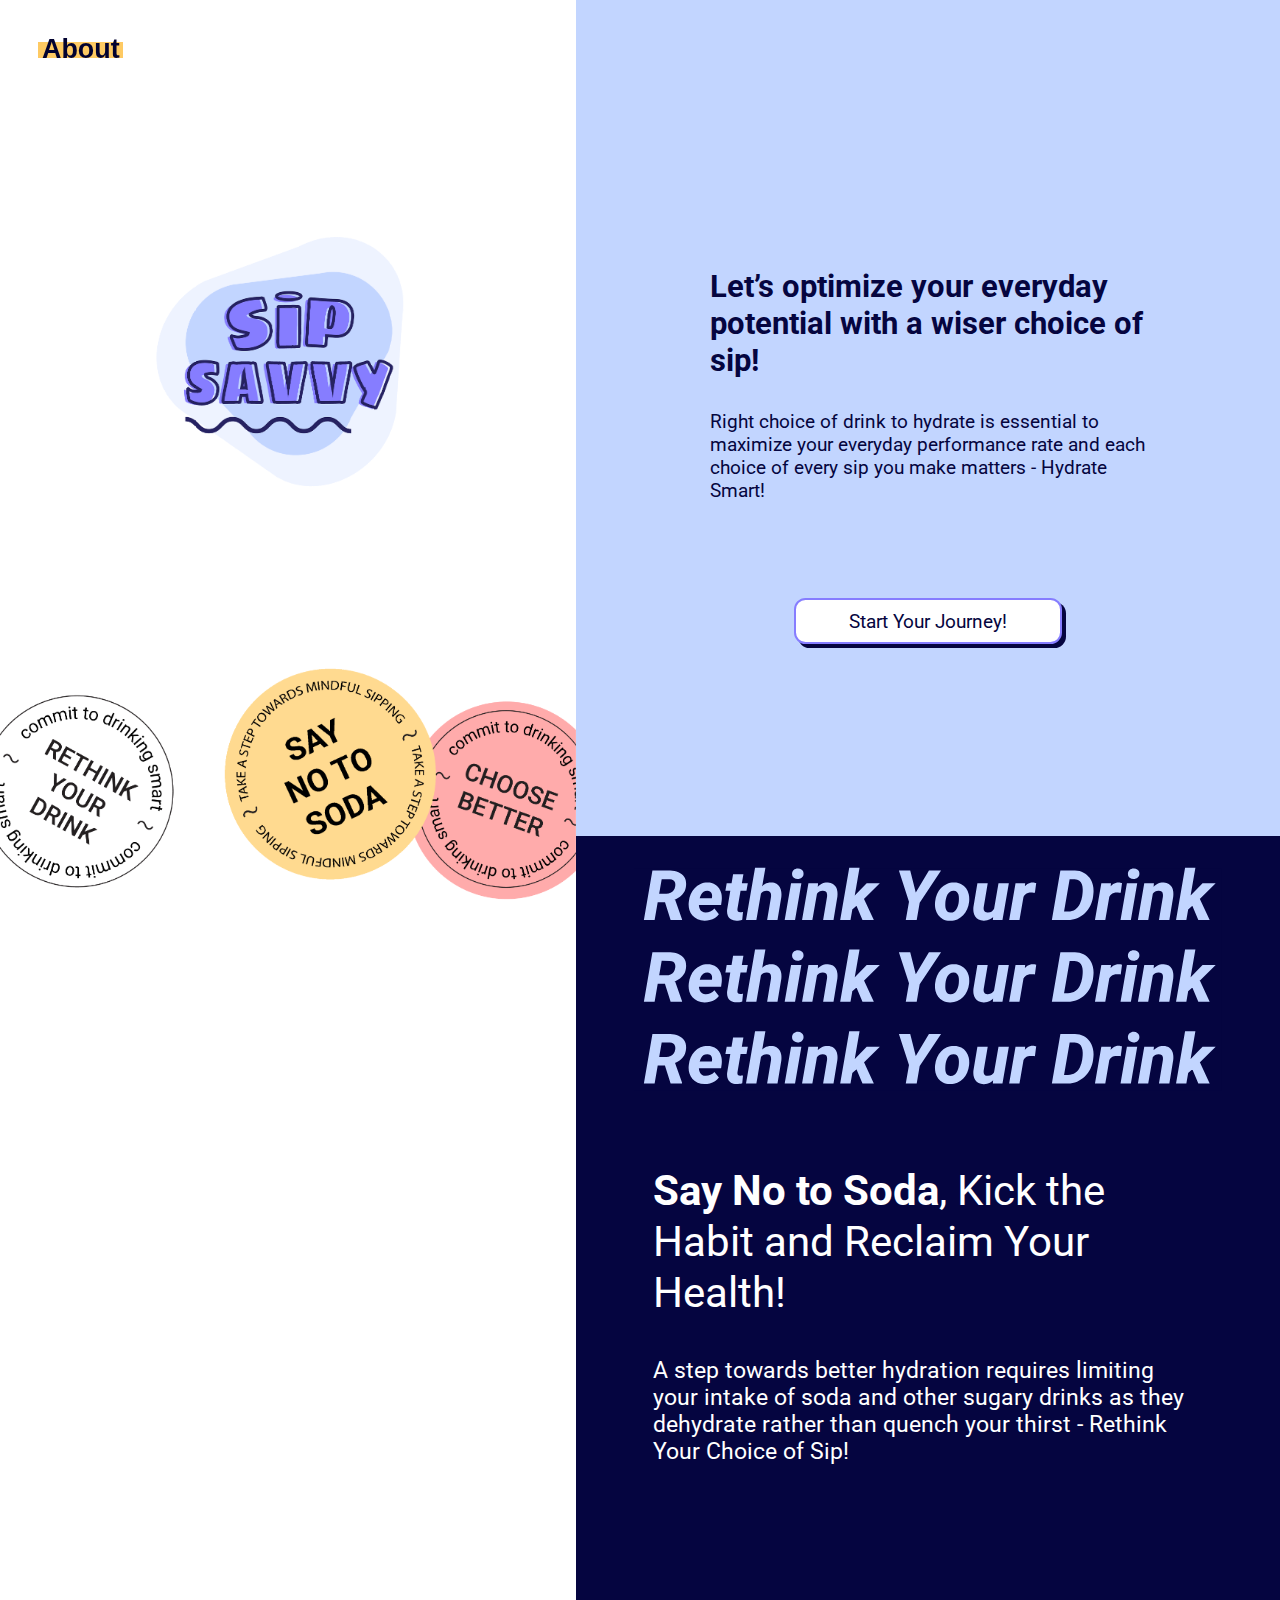
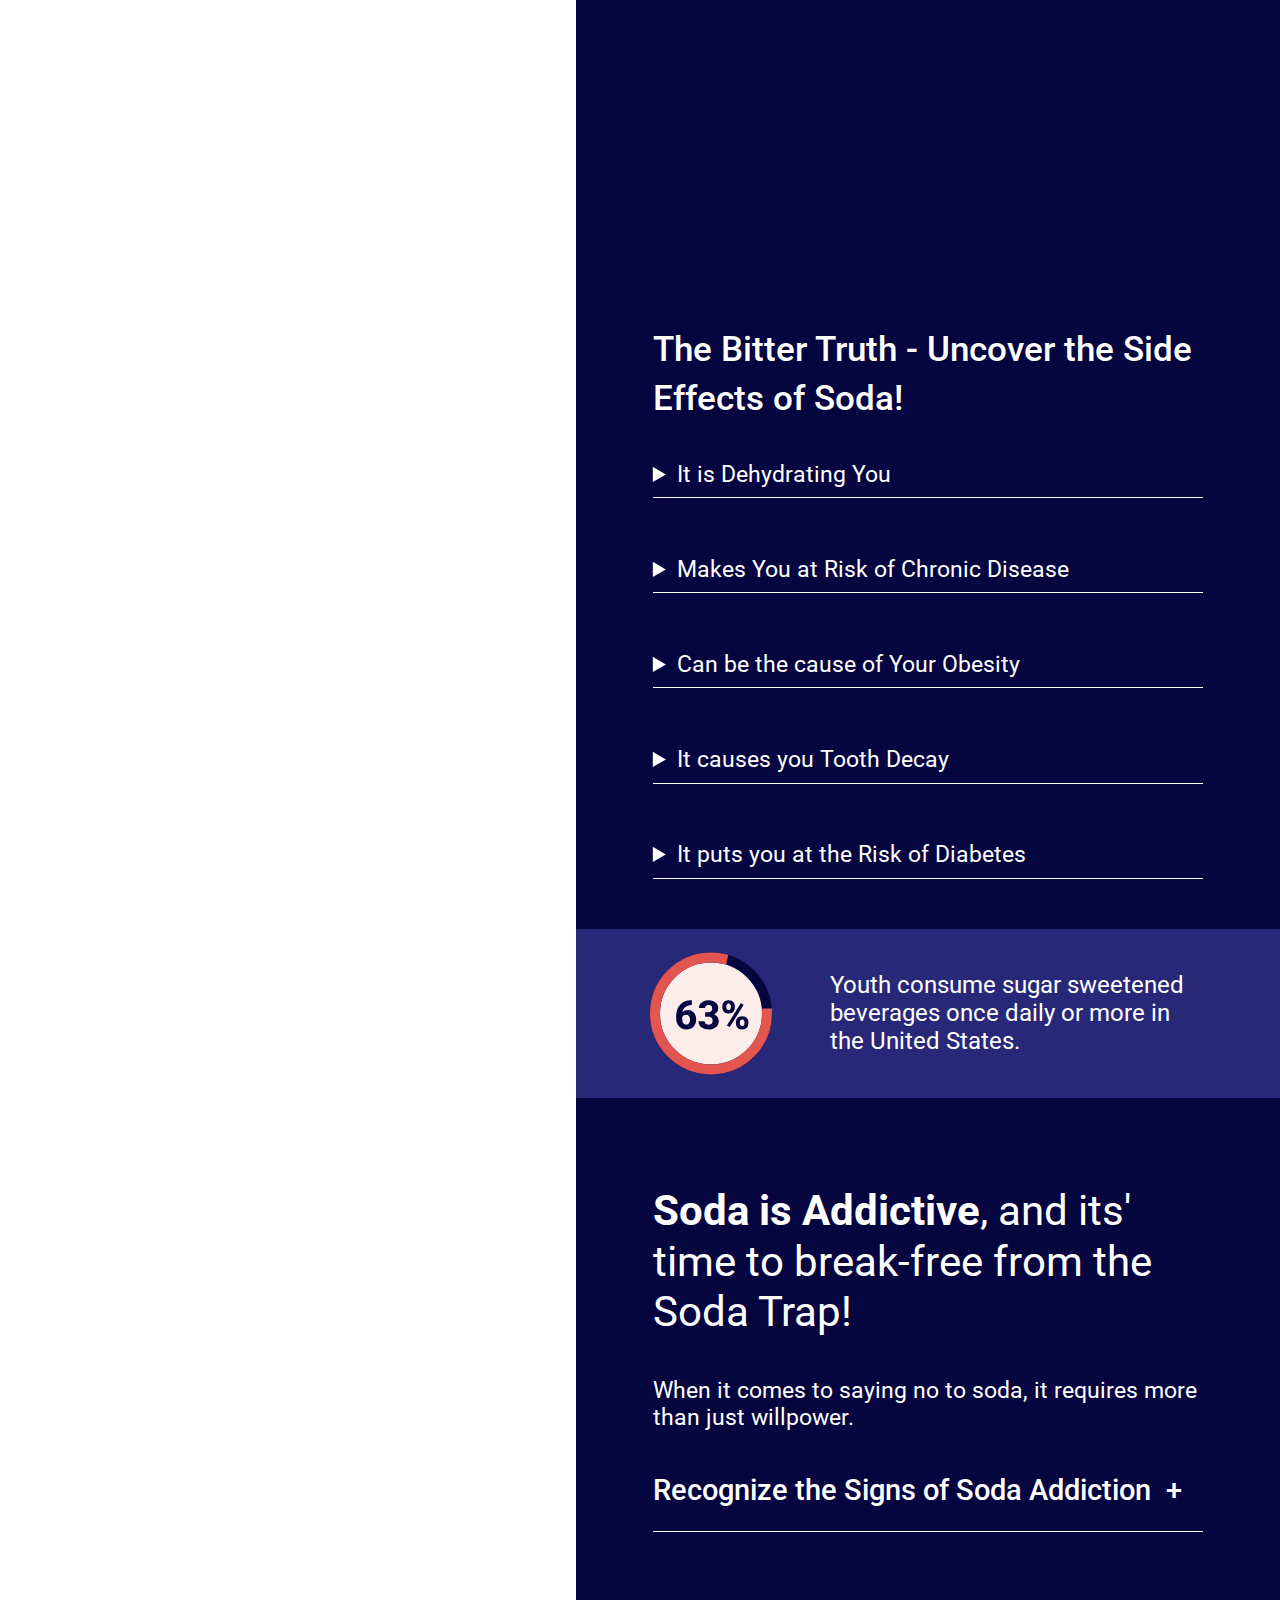
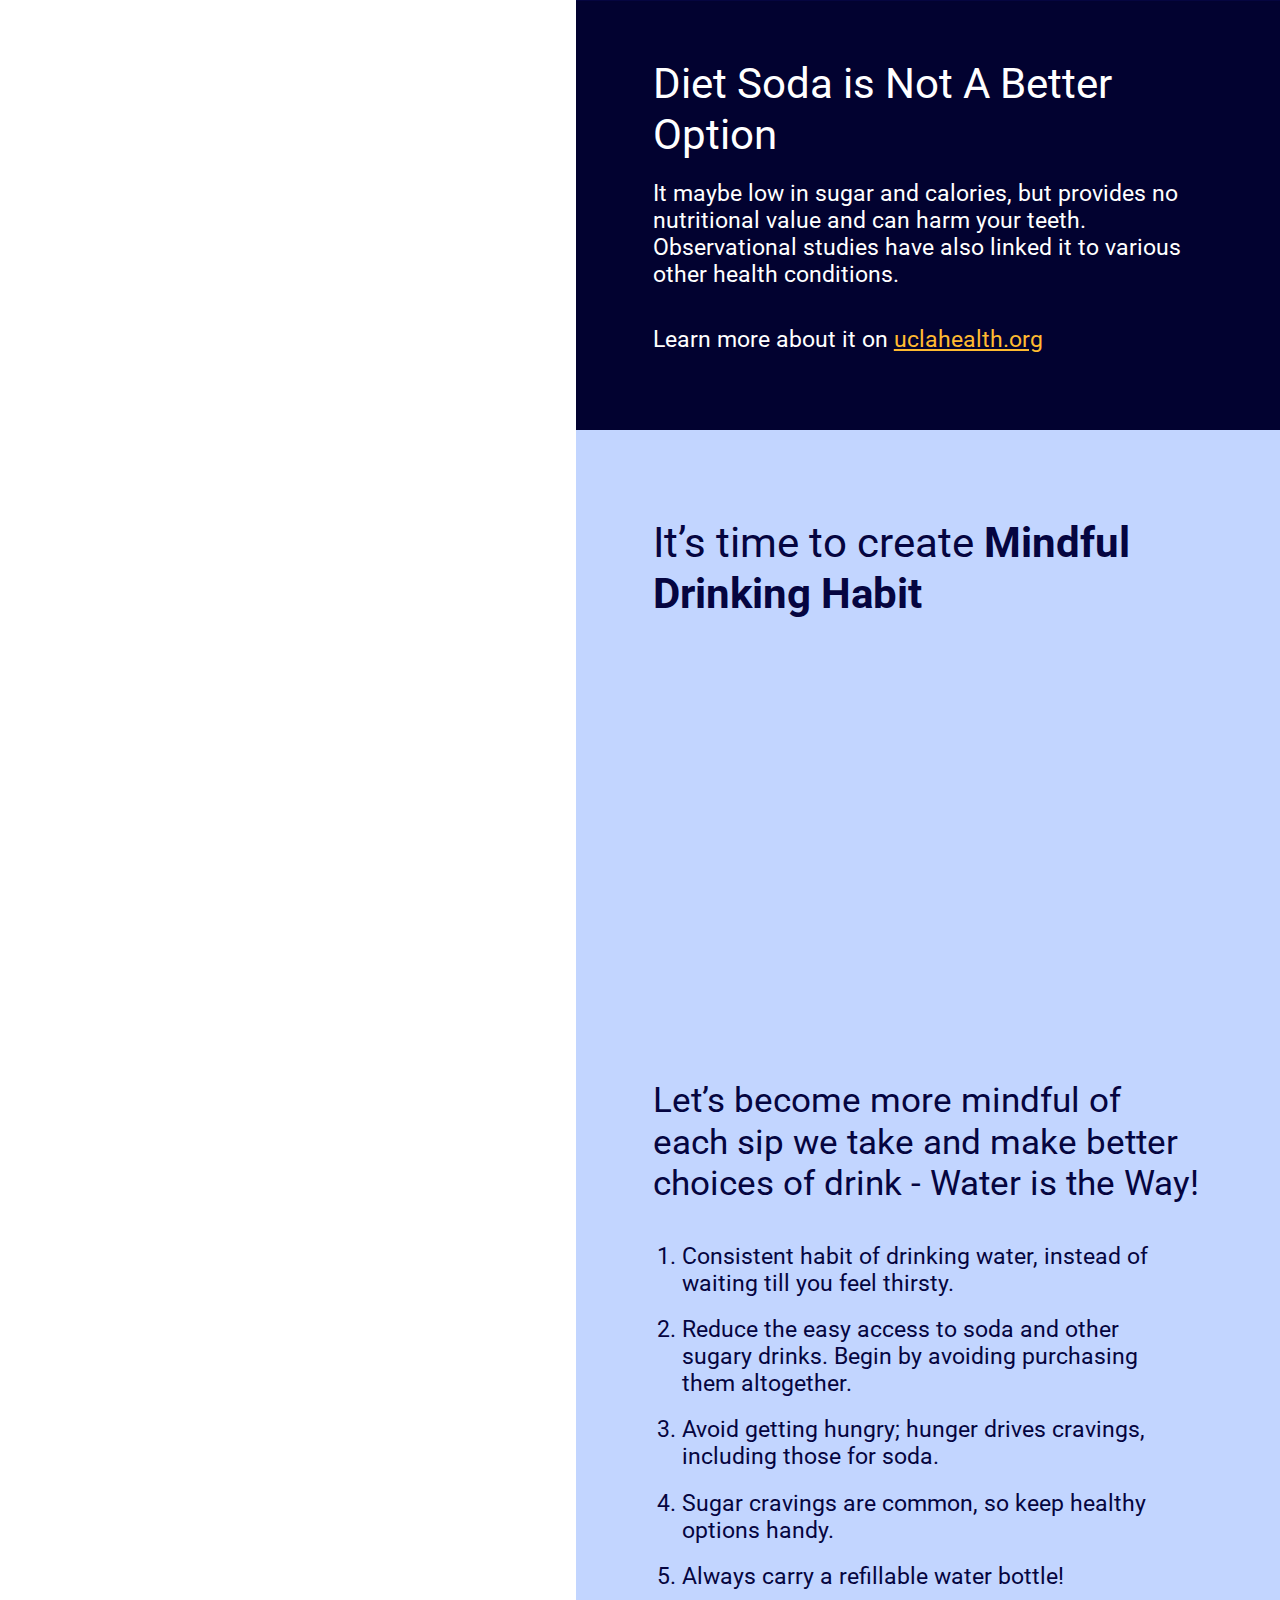
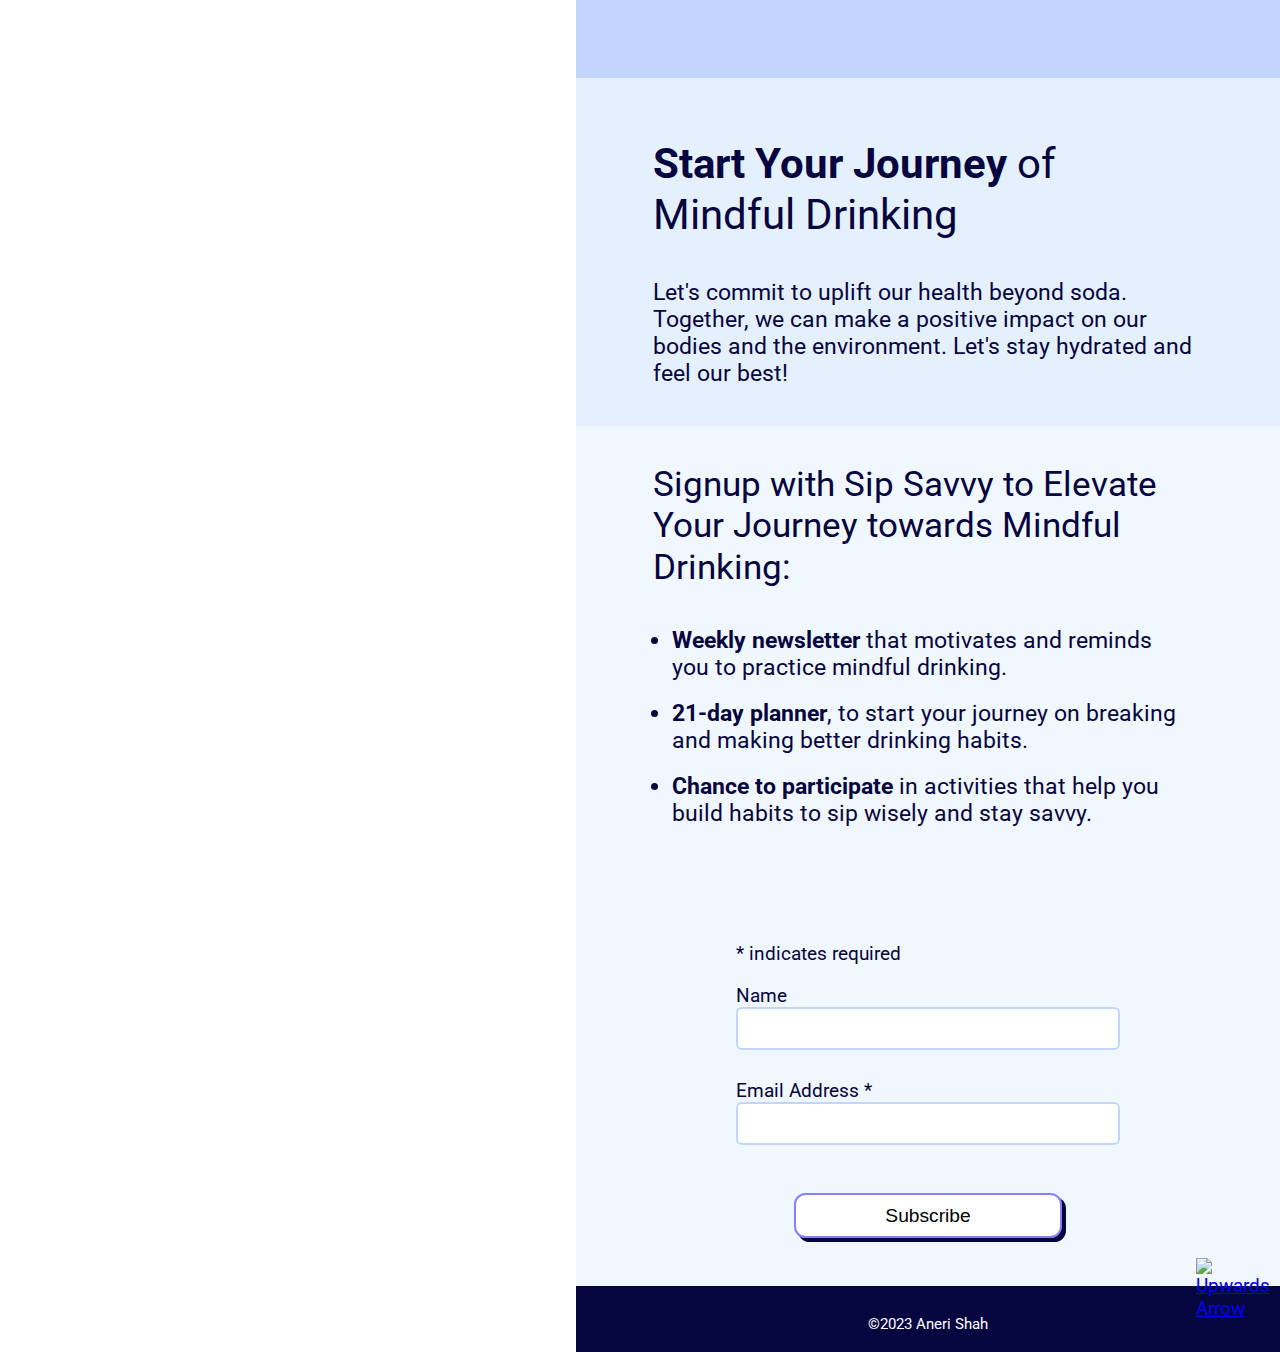
==== commit f3f7a09c: "2/10 - finalllll" ====
--- a/index.html
+++ b/index.html
@@ -19,10 +19,10 @@
  <body>
 
     <header>
-        <section class="topbar">
+        <div class="topbar">
           <a href="#main" aria-label="Back to top" class="logomark"><img src="assets/logomark.png" alt="Sip Savvy"></a> 
           <button class="popup-abt" onclick="openAbt()">About</button>
-        </section>
+        </div>
     </header>
 
 
@@ -52,7 +52,7 @@
             <h2><b>Say No to Soda</b>, Kick the Habit and Reclaim Your Health!</h2>
             <p>A step towards better hydration requires limiting your intake of soda and other sugary drinks as they dehydrate rather than quench your thirst - Rethink Your Choice of Sip!</p>
             <div class="video">
-              <iframe src="https://www.youtube.com/embed/YEWkzfLmgyc?si=3IVhPrmLBdNnPhB2" title="YouTube video player" allow="accelerometer; autoplay; clipboard-write; encrypted-media; gyroscope; picture-in-picture; web-share" allowfullscreen=""></iframe>
+              <iframe src="https://www.youtube.com/embed/YEWkzfLmgyc?si=3IVhPrmLBdNnPhB2" title="YouTube video player" allow="accelerometer; autoplay; clipboard-write; encrypted-media; gyroscope; picture-in-picture; web-share" allowfullscreen="" width="100%" height="100%"></iframe>
             </div>
             
             <h3>The Bitter Truth - Uncover the Side Effects of Soda!</h3>
@@ -90,10 +90,10 @@
              </ol> 
           </section>
     
-          <section class="stats">
+          <div class="stats">
             <img src="assets/percent.svg" class="percent" alt="63%">
             <p>Youth consume sugar sweetened beverages once daily or more in the United States.</p>
-          </section>
+          </div>
     
           <section class="second">
             <h2><b>Soda is Addictive</b>, and its' time to break-free from the Soda Trap!</h2>
@@ -137,7 +137,7 @@
             <h2>It’s time to create <b>Mindful Drinking Habit</b></h2>
 
             <div class="video">
-              <iframe src="https://www.youtube.com/embed/0u4x84MtVJM?si=gp-SWDoIsZbnDQsu" title="YouTube video player" allow="accelerometer; autoplay; clipboard-write; encrypted-media; gyroscope; picture-in-picture; web-share" allowfullscreen=""></iframe>
+              <iframe src="https://www.youtube.com/embed/0u4x84MtVJM?si=gp-SWDoIsZbnDQsu" title="YouTube video player" allow="accelerometer; autoplay; clipboard-write; encrypted-media; gyroscope; picture-in-picture; web-share" allowfullscreen="" width="100%" height="100%"></iframe>
             </div>
 
             <h3>Let’s become more mindful of each sip we take and make better choices of drink - Water is the Way!</h3>
@@ -217,7 +217,8 @@
                  </form>
                  </section>
                  -->
-          </section> 
+             </div>
+           </section> 
         </div>
       </article>
 
--- a/styles.css
+++ b/styles.css
@@ -90,6 +90,9 @@
 .popup-abt{
     background:#feca63;
     font-size: 1.2rem;
+    font-weight: 600;
+    color: #020230;
+    border: 0px;
 
     display: inline-flex;
     height: 0.8rem;
@@ -256,8 +259,11 @@
     width: 100%;
     height: 14rem;
     margin: 1rem auto;
-}
-
+    border: 0px;
+}
+iframe{
+    border: 0px;
+}
 .first h3 {
     padding-bottom: 0rem;
     line-height: 140%;
@@ -838,6 +844,7 @@
     top: 34rem;
   }
 
+
  /* differnt section fixing --------------- */
 
  .hook{
@@ -863,6 +870,7 @@
 
  .rethink{
     padding: 0rem 3rem;
+    margin-top: 1rem;
  }
  .video{
     padding: 0rem 4rem;
@@ -902,7 +910,7 @@
     padding-bottom: 1rem;
 }
 .third ol{
-    padding: 2rem 4rem;
+    padding: 2rem 4.5rem;
 }
 .stickers2{
     visibility: hidden;
@@ -1056,7 +1064,9 @@
 
  .rethink{
     padding: 0rem 4rem;
- }
+    margin-top: 2rem;
+ }
+ 
  .video{
     padding: 0rem 6rem;
     width: 100%;
